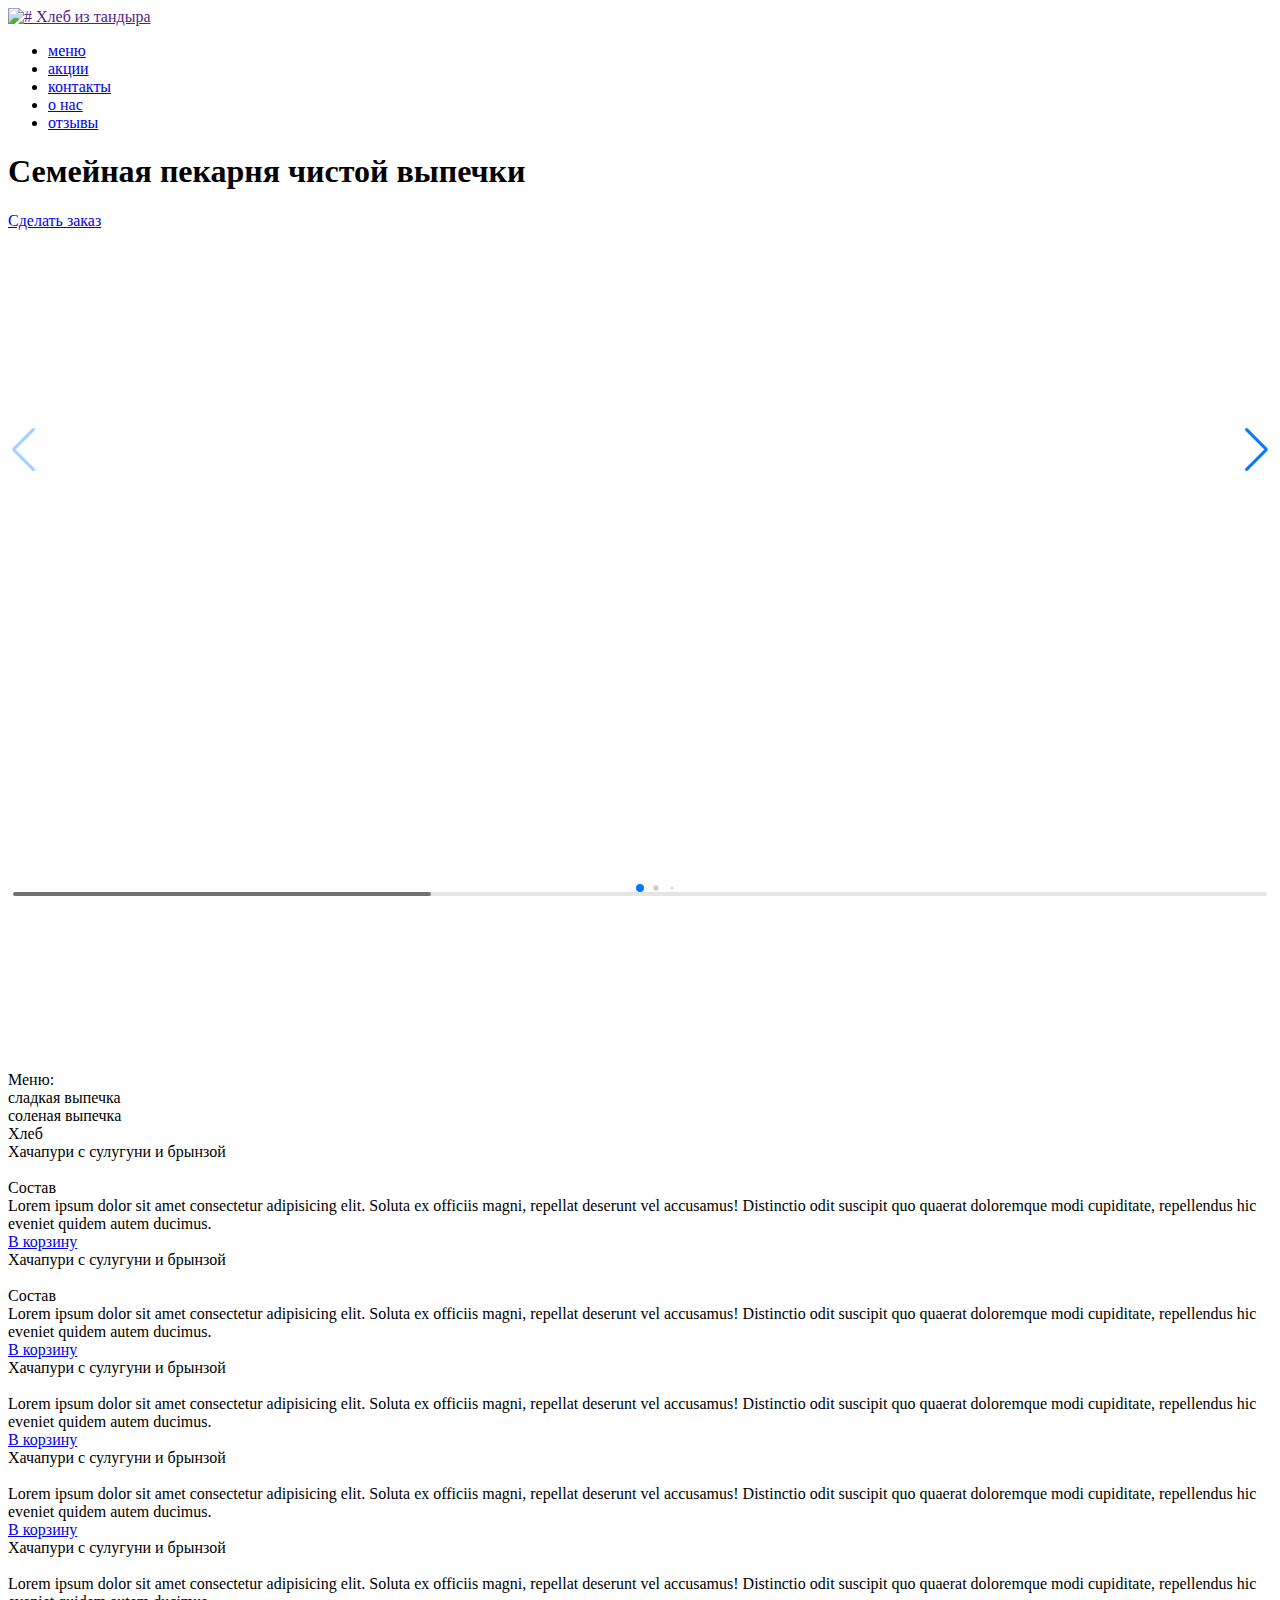
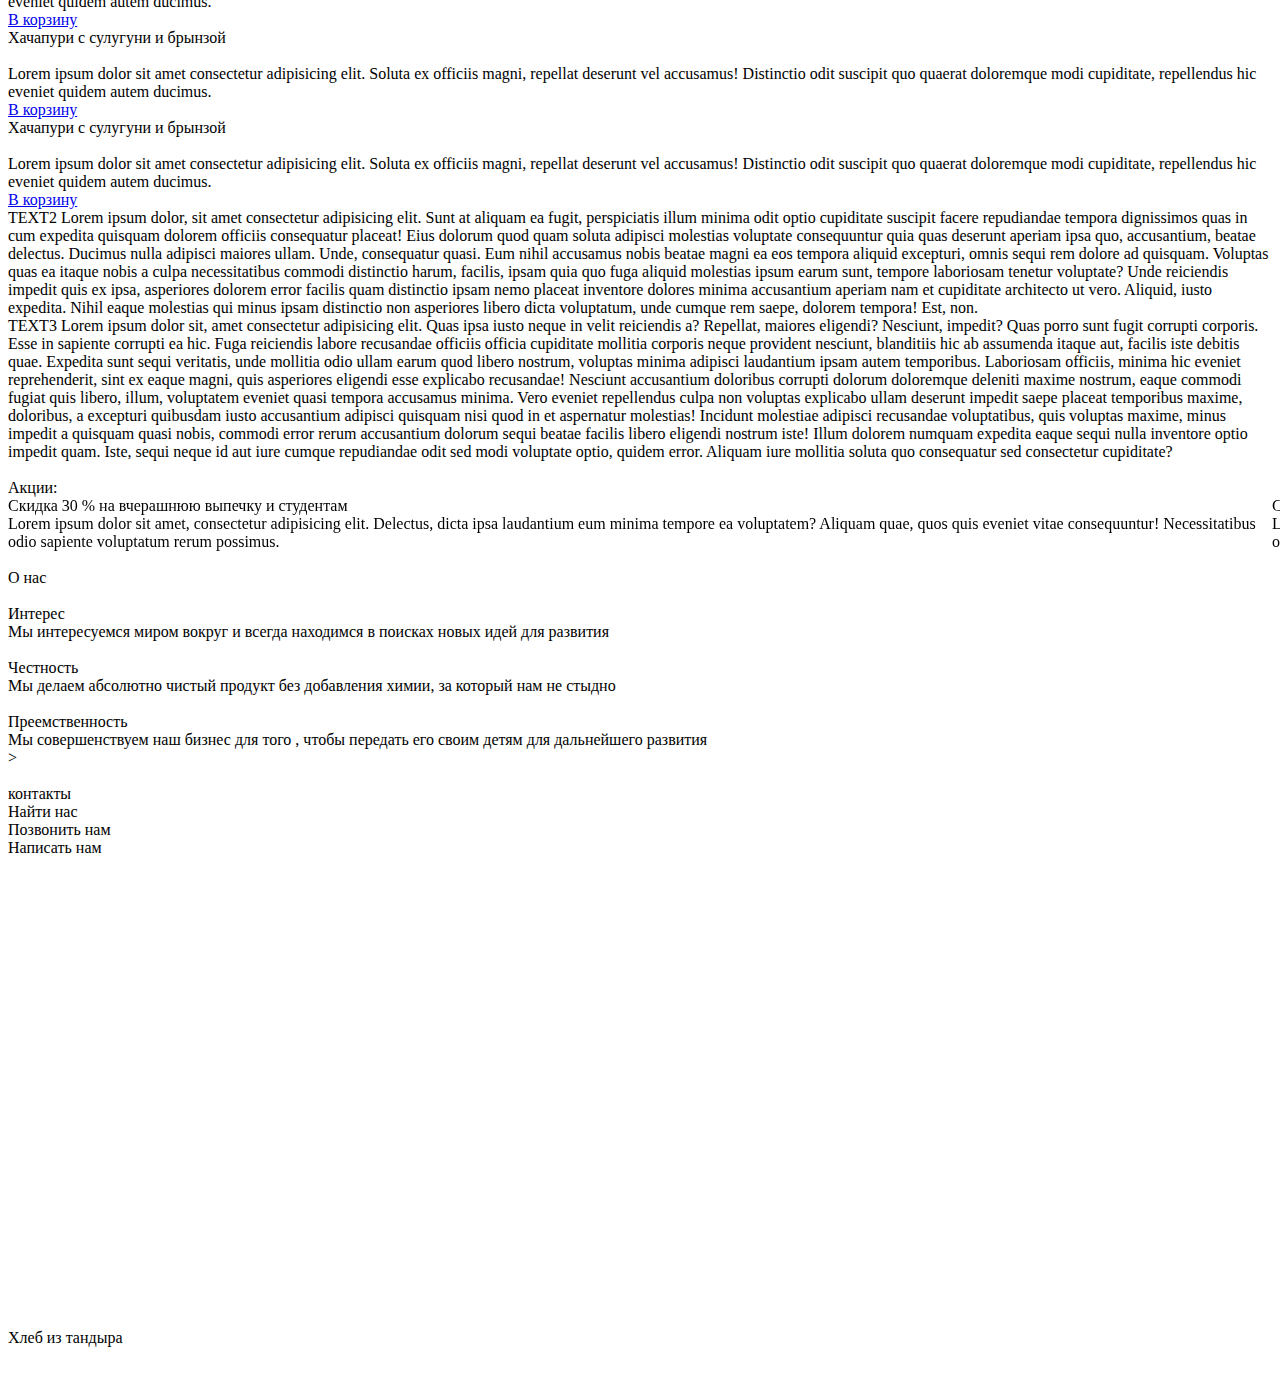
==== index.html @ ea7d7e40 "main" ====
<!DOCTYPE html>
<html lang="ru">

<head>
	<title>Главная</title>
	<meta http-equiv="Content-type" content="text/html;charset=UTF-8" />
	<meta name="format-detection" content="telephone=no">
	<meta http-equiv="X-UA-Compatible" content="IE=edge">
	<link rel="stylesheet" href="https://unpkg.com/swiper/swiper-bundle.min.css">
	<link rel="stylesheet" href="css/iconfont.css">
	<link rel="stylesheet" href="css/style.css">
	<link rel="stylesheet" href="css/custom.css">
	<link rel="shortcut icon" href="favicon.ico">
	<!-- <meta name="robots" content="noindex, nofollow" /> -->
	<!-- <meta name="viewport" content="width=device-width, initial-scale=1.0" /> -->
	<meta name="viewport" content="width=device-width, initial-scale=1.0, maximum-scale=1.0, user-scalable=0" />
</head>

<body>

	<div class="wrapper">
<header>

	<div class="container">
		<class class="header">
			<div class="header-left">
				<a href="" class="header-left-logo">
					<span class="header-left-logo__img"><img src="img/section-main/header/logo/logo.png" alt="#"></span>
					<span class="header-left-logo__text">Хлеб из тандыра</span>
				</a>
			</div>
			<div class="header-right">
				<nav class="header-right-menu">
					<ul class="header-right-menu__list">

						<li><a href="#menu" class="header-right-menu__link">меню</a></li>
						<li><a href="#" class="header-right-menu__link">акции</a></li>
						<li><a href="#" class="header-right-menu__link active">контакты</a></li>
						<li><a href="#" class="header-right-menu__link">о нас</a></li>
						<li><a href="#" class="header-right-menu__link">отзывы</a></li>

					</ul>
				</nav>
			</div>
		</class>
	</div>
	<div class="header-menu__icon">
		<span></span>
		<span></span>
		<span></span>
	</div>
	<div class="header-menu"></div>


</header>
		<div class="mainblock">
			<div class="mainblock__content">
				<div class="container">
					<div class="mainblock__title">

						<span>
							<h1>
								Семейная пекарня чистой
								выпечки
							</h1>
						</span>


					</div>
					<div class="mainblock__footer">
						<a href="#" class="mainblock__btn btn">Сделать заказ</a>
						<a href="#" class="mainblock__arrows"><img src="/img/section-main/icons/Фигура 12.png" alt="">
						</a>
					</div>
				</div>
			</div>
			<div class="mainblock__image ibg"><img src="/img/section-main/bg.jpg" alt=""></div>
		</div>
		<section id="menu" class="menu">
			<div  class="menublock">
				<div class="container">
					<div class="menublock__top">
						<div class="menublock__logo logo"><img src="/img/section-menu/logo.png" alt=""></div>
						<div class="menublock__title title">
							Меню:
						</div>
					</div>
					<div class="menublock__content">
						<div class="menublock__tabs tabs">
							<nav class="menublock__nav">
								<div class="menublock__navitem tab__navitem active"><a>сладкая выпечка</a></div>
								<div class="menublock__navitem tab__navitem"><a>соленая выпечка</a></div>
								<div class="menublock__navitem tab__navitem"><a>Хлеб</a>
								</div>
							</nav>
							<div class="menublock__items">
								<div class="menublock__item tab__item active ">
									<div class="menublock__row one">
										<div class="menublock__column ">
											<div class="column-item">
												<div class="column-item__title">
													Хачапури с сулугуни и брынзой
												</div>
												<div class="column-item__image">
													<img src="/img/section-menu/slider/01.jpg" alt="">
												</div>

												<div class="column-item__spoller ">
													<div class="spoller__title">Состав</div>
													<div class="spoller__text">Lorem ipsum dolor sit amet consectetur adipisicing elit. Soluta
														ex officiis magni, repellat deserunt vel accusamus! Distinctio odit suscipit quo quaerat
														doloremque modi cupiditate, repellendus hic eveniet quidem autem ducimus.
													</div>

												</div>
												<div class="column-item__button ">
													<a href="#" class="row-menublock__link">В корзину</a>
												</div>
											</div>
										</div>
										<div class="menublock__column ">
											<div class="column-item">
												<div class="column-item__title">
													Хачапури с сулугуни и брынзой
												</div>
												<div class="column-item__image">
													<img src="/img/section-menu/slider/01.jpg" alt="">
												</div>
												<div class="column-item__spoller ">
													<div class="spoller__title">Состав</div>
													<div class="spoller__text">Lorem ipsum dolor sit amet consectetur adipisicing elit. Soluta
														ex officiis magni, repellat deserunt vel accusamus! Distinctio odit suscipit quo quaerat
														doloremque modi cupiditate, repellendus hic eveniet quidem autem ducimus.
													</div>

												</div>
												<div class="column-item__button ">
													<a href="#" class="row-menublock__link">В корзину</a>
												</div>
											</div>
										</div>
										<div class="menublock__column ">
											<div class="column-item">
												<div class="column-item__title">
													Хачапури с сулугуни и брынзой
												</div>
												<div class="column-item__image">
													<img src="/img/section-menu/slider/01.jpg" alt="">
												</div>
												<div class="column-item__text">Lorem ipsum dolor sit amet consectetur adipisicing elit. Soluta
													ex officiis magni, repellat deserunt vel accusamus! Distinctio odit suscipit quo quaerat
													doloremque modi cupiditate, repellendus hic eveniet quidem autem ducimus.
												</div>
												<div class="column-item__spoler">

												</div>
												<div class="column-item__button ">
													<a href="#" class="row-menublock__link">В корзину</a>
												</div>
											</div>
										</div>
										<div class="menublock__column ">
											<div class="column-item">
												<div class="column-item__title">
													Хачапури с сулугуни и брынзой
												</div>
												<div class="column-item__image">
													<img src="/img/section-menu/slider/01.jpg" alt="">
												</div>
												<div class="column-item__text">Lorem ipsum dolor sit amet consectetur adipisicing elit. Soluta
													ex officiis magni, repellat deserunt vel accusamus! Distinctio odit suscipit quo quaerat
													doloremque modi cupiditate, repellendus hic eveniet quidem autem ducimus.
												</div>
												<div class="column-item__spoler">

												</div>
												<div class="column-item__button ">
													<a href="#" class="row-menublock__link">В корзину</a>
												</div>
											</div>
										</div>
										<div class="menublock__column ">
											<div class="column-item">
												<div class="column-item__title">
													Хачапури с сулугуни и брынзой
												</div>
												<div class="column-item__image">
													<img src="/img/section-menu/slider/01.jpg" alt="">
												</div>
												<div class="column-item__text">Lorem ipsum dolor sit amet consectetur adipisicing elit. Soluta
													ex officiis magni, repellat deserunt vel accusamus! Distinctio odit suscipit quo quaerat
													doloremque modi cupiditate, repellendus hic eveniet quidem autem ducimus.
												</div>
												<div class="column-item__spoler">

												</div>
												<div class="column-item__button ">
													<a href="#" class="row-menublock__link">В корзину</a>
												</div>
											</div>
										</div>
										<div class="menublock__column ">
											<div class="column-item">
												<div class="column-item__title">
													Хачапури с сулугуни и брынзой
												</div>
												<div class="column-item__image">
													<img src="/img/section-menu/slider/01.jpg" alt="">
												</div>
												<div class="column-item__text">Lorem ipsum dolor sit amet consectetur adipisicing elit. Soluta
													ex officiis magni, repellat deserunt vel accusamus! Distinctio odit suscipit quo quaerat
													doloremque modi cupiditate, repellendus hic eveniet quidem autem ducimus.
												</div>
												<div class="column-item__spoler">

												</div>
												<div class="column-item__button ">
													<a href="#" class="row-menublock__link">В корзину</a>
												</div>
											</div>
										</div>
										<div class="menublock__column ">
											<div class="column-item">
												<div class="column-item__title">
													Хачапури с сулугуни и брынзой
												</div>
												<div class="column-item__image">
													<img src="/img/section-menu/slider/01.jpg" alt="">
												</div>
												<div class="column-item__text">Lorem ipsum dolor sit amet consectetur adipisicing elit. Soluta
													ex officiis magni, repellat deserunt vel accusamus! Distinctio odit suscipit quo quaerat
													doloremque modi cupiditate, repellendus hic eveniet quidem autem ducimus.
												</div>
												<div class="column-item__spoler">

												</div>
												<div class="column-item__button ">
													<a href="#" class="row-menublock__link">В корзину</a>
												</div>
											</div>
										</div>

									</div>
								</div>
							
							<div class="menublock__item tab__item ">TEXT2 Lorem ipsum dolor, sit amet consectetur adipisicing
								elit.
								Sunt at
								aliquam ea fugit, perspiciatis illum minima odit optio cupiditate suscipit facere repudiandae tempora
								dignissimos quas in cum expedita quisquam dolorem officiis consequatur placeat! Eius dolorum quod quam
								soluta adipisci molestias voluptate consequuntur quia quas deserunt aperiam ipsa quo, accusantium,
								beatae delectus. Ducimus nulla adipisci maiores ullam. Unde, consequatur quasi. Eum nihil accusamus
								nobis beatae magni ea eos tempora aliquid excepturi, omnis sequi rem dolore ad quisquam. Voluptas quas
								ea itaque nobis a culpa necessitatibus commodi distinctio harum, facilis, ipsam quia quo fuga aliquid
								molestias ipsum earum sunt, tempore laboriosam tenetur voluptate? Unde reiciendis impedit quis ex
								ipsa,
								asperiores dolorem error facilis quam distinctio ipsam nemo placeat inventore dolores minima
								accusantium
								aperiam nam et cupiditate architecto ut vero. Aliquid, iusto expedita. Nihil eaque molestias qui minus
								ipsam distinctio non asperiores libero dicta voluptatum, unde cumque rem saepe, dolorem tempora! Est,
								non.
							</div>
							<div class="menublock__item tab__item">TEXT3 Lorem ipsum dolor sit, amet consectetur adipisicing elit.
								Quas ipsa
								iusto neque in velit reiciendis a? Repellat, maiores eligendi? Nesciunt, impedit? Quas porro sunt
								fugit
								corrupti corporis. Esse in sapiente corrupti ea hic. Fuga reiciendis labore recusandae officiis
								officia
								cupiditate mollitia corporis neque provident nesciunt, blanditiis hic ab assumenda itaque aut, facilis
								iste debitis quae. Expedita sunt sequi veritatis, unde mollitia odio ullam earum quod libero nostrum,
								voluptas minima adipisci laudantium ipsam autem temporibus. Laboriosam officiis, minima hic eveniet
								reprehenderit, sint ex eaque magni, quis asperiores eligendi esse explicabo recusandae! Nesciunt
								accusantium doloribus corrupti dolorum doloremque deleniti maxime nostrum, eaque commodi fugiat quis
								libero, illum, voluptatem eveniet quasi tempora accusamus minima. Vero eveniet repellendus culpa non
								voluptas explicabo ullam deserunt impedit saepe placeat temporibus maxime, doloribus, a excepturi
								quibusdam iusto accusantium adipisci quisquam nisi quod in et aspernatur molestias! Incidunt molestiae
								adipisci recusandae voluptatibus, quis voluptas maxime, minus impedit a quisquam quasi nobis, commodi
								error rerum accusantium dolorum sequi beatae facilis libero eligendi nostrum iste! Illum dolorem
								numquam
								expedita eaque sequi nulla inventore optio impedit quam. Iste, sequi neque id aut iure cumque
								repudiandae odit sed modi voluptate optio, quidem error. Aliquam iure mollitia soluta quo consequatur
								sed consectetur cupiditate?
							</div>
						  </div>
						</div>
					</div>

				</div>
			</div>
		</section>
		<section class="promo">
			<div class="promoblock">

				<div class="promoblock__top">
					<div class="promoblock__logo logo"><img src="/img/section-menu/logo.png" alt=""></div>
					<div class="promoblock__title title">
						Акции:
					</div>
				</div>
				<div class="promoblock__slider swiper-container">
					<div class="parallax-bg" style="background-image:url(../img/section-main/bg.jpg)" data-swiper-parallax="-23%">
					</div>

					<div class="promoblock__row swiper-wrapper">
						<div class="promoblock__column promo-column swiper-slide">
							<div class="promo-column__item">
								<div class="promo-column__title">Скидка 30 % на вчерашнюю выпечку
									и студентам</div>

								<div class="promo-column__text">
									Lorem ipsum dolor sit amet, consectetur adipisicing elit. Delectus, dicta ipsa laudantium eum
									minima
									tempore ea voluptatem? Aliquam quae, quos quis eveniet vitae consequuntur! Necessitatibus odio
									sapiente voluptatum rerum possimus.
								</div>
							</div>
						</div>

						<div class="promoblock__column promo-column swiper-slide">
							<div class="promo-column__item">
								<div class="promo-column__title">Скидка 30 % на вчерашнюю выпечку
									и студентам</div>

								<div class="promo-column__text">
									Lorem ipsum dolor sit amet, consectetur adipisicing elit. Delectus, dicta ipsa laudantium eum
									minima
									tempore ea voluptatem? Aliquam quae, quos quis eveniet vitae consequuntur! Necessitatibus odio
									sapiente voluptatum rerum possimus.
								</div>
							</div>
						</div>
						<div class="promoblock__column promo-column swiper-slide">
							<div class="promo-column__item">
								<div class="promo-column__title">Скидка 20 % на выпечку последний час работы
								</div>

								<div class="promo-column__text">
									Lorem ipsum dolor sit amet, consectetur adipisicing elit. Delectus, dicta ipsa laudantium eum
									minima
									tempore ea voluptatem? Aliquam quae, quos quis eveniet vitae consequuntur! Necessitatibus odio
									sapiente voluptatum rerum possimus. Lorem ipsum dolor sit amet consectetur, adipisicing elit.
									Accusantium iusto dolore cumque, sed facilis, possimus impedit doloremque quia nihil voluptate est
									quam, corporis laboriosam eaque aliquam distinctio voluptatem animi. Vel!
								</div>
							</div>
						</div>
					</div>

					<div class="swiper-pagination"></div>

					<!-- If we need navigation buttons -->
					<div class="swiper-button-prev"></div>
					<div class="swiper-button-next"></div>

					<!-- If we need scrollbar -->
					<div class="swiper-scrollbar"></div>
				</div>

				<!-- <div class="wrapper-slider slider">
						<div class="item1">
							<img src="/img/section-menu/slider/01.jpg" alt="">
						</div>
						<div class="item2">
							<img src="/img/section-menu/slider/02.jpg" alt="">
						</div>
						<div class="item3">
							<img src="/img/section-menu/slider/03.jpg" alt="">
						</div>
					</div>-->
			</div>
		</section>
		<section class="about">
			<div class="container">
				<div class="about-block">
					<div class="about-block__top">
						<div class="about-block__logo logo"><img src="/img/section-menu/logo.png" alt=""></div>
						<div class="about-block__title title">О нас</div>
					</div>
					<div class="about-block__row about-row">
						<div class="about-row__column">
							<div class="about-row__item">
								<div class="about-row__img"><img src="/img/section-about/1.png" alt=""></div>
								<div class="about-row__title">Интерес</div>

								<div class="about-row__text">Мы интересуемся миром вокруг
									и всегда находимся в поисках новых идей для развития </div>
							</div>
						</div>
						<div class="about-row__column">
							<div class="about-row__item">
								<div class="about-row__img"><img src="/img/section-about/2.png" alt=""></div>
								<div class="about-row__title">Честность</div>

								<div class="about-row__text">Мы делаем абсолютно чистый
									продукт без добавления химии,
									за который нам не стыдно</div>
							</div>
						</div>
						<div class="about-row__column">
							<div class="about-row__item">
								<div class="about-row__img"><img src="/img/section-about/3.png" alt=""></div>
								<div class="about-row__title">Преемственность</div>

								<div class="about-row__text">Мы совершенствуем наш бизнес для того , чтобы передать его своим
									детям
									для дальнейшего развития</div>
							</div>
						</div>
					</div>


				</div>>
		</section>
		<section class="contact">
			<div class="container">
				<div class="contact-block section-block">
					<div class="contact-block__top">
						<div class="contact-block__logo logo"><img src="/img/section-menu/logo.png" alt=""></div>
						<div class="contact-block__title title">контакты</div>
					</div>
					<div class="contact-block__row">
						<div class="contact-block__column">
							<div class="contact-block__item contact-item">
								<div class="contact-item__icon icon-map "></div>
								<div class="contact-item__title ">Найти нас</div>

							</div>
						</div>
						<div class="contact-block__column">
							<div class="contact-block__item contact-item">
								<div class="contact-item__icon icon-phone"></div>
								<div class="contact-item__title  ">Позвонить нам</div>
							</div>
						</div>
						<div class="contact-block__column">
							<div class="contact-block__item contact-item">
								<div class="contact-item__icon icon-mail"></div>
								<div class="contact-item__title ">Написать нам</div>
							</div>
						</div>
					</div>
					<div class="about-block__map">
						<iframe
							src="https://www.google.com/maps/embed?pb=!1m18!1m12!1m3!1d2818.0956178179026!2d38.91668601541589!3d45.06357137909834!2m3!1f0!2f0!3f0!3m2!1i1024!2i768!4f13.1!3m3!1m2!1s0x40f048b3a8c8a229%3A0xbef1861bf4b17393!2z0YPQuy4g0JrRgNCw0YHQvdGL0YUg0J_QsNGA0YLQuNC30LDQvSwgMTE1INC60L7RgNC_0YPRgSAxLCDQmtGA0LDRgdC90L7QtNCw0YAsINCa0YDQsNGB0L3QvtC00LDRgNGB0LrQuNC5INC60YDQsNC5LCAzNTAwMTI!5e0!3m2!1sru!2sru!4v1610483936142!5m2!1sru!2sru"
							width="100%" height="450" frameborder="0" style="border:0;" allowfullscreen="" aria-hidden="false"
							tabindex="0"></iframe>
					</div>

				</div>
			</div>
		</section>
	</div>







<footer>
	<div class='container'>
		<div class="footer-body">
			<div class="footer-content">
				<div class="footer-content__logo"><img src="/img/section-main/header/logo/logo.png" alt=""></div>
				<div class="footer-content__text">Хлеб из тандыра</div>
				<div class="footer-content__social footer-icons">
					<div class="footer-icons__image"><img src="/img/" alt=""></div>
					<div class="footer-icons__link"></div>
				</div>
			</div>
			<div class="footer-menu">

			</div>
			<div class="footer-contact">

			</div>
		</div>


	</div>

</footer>

<script src="https://code.jquery.com/jquery-3.5.1.min.js"></script>
<!-- <script src="https://code.jquery.com/jquery-migrate-3.0.1.min.js"></script> -->
<script src="https://unpkg.com/swiper/swiper-bundle.min.js"></script>
<script src="js/vendors.js"></script>
<script src="js/main.js"></script>
<script src="js/custom.js"></script></body>

</html>
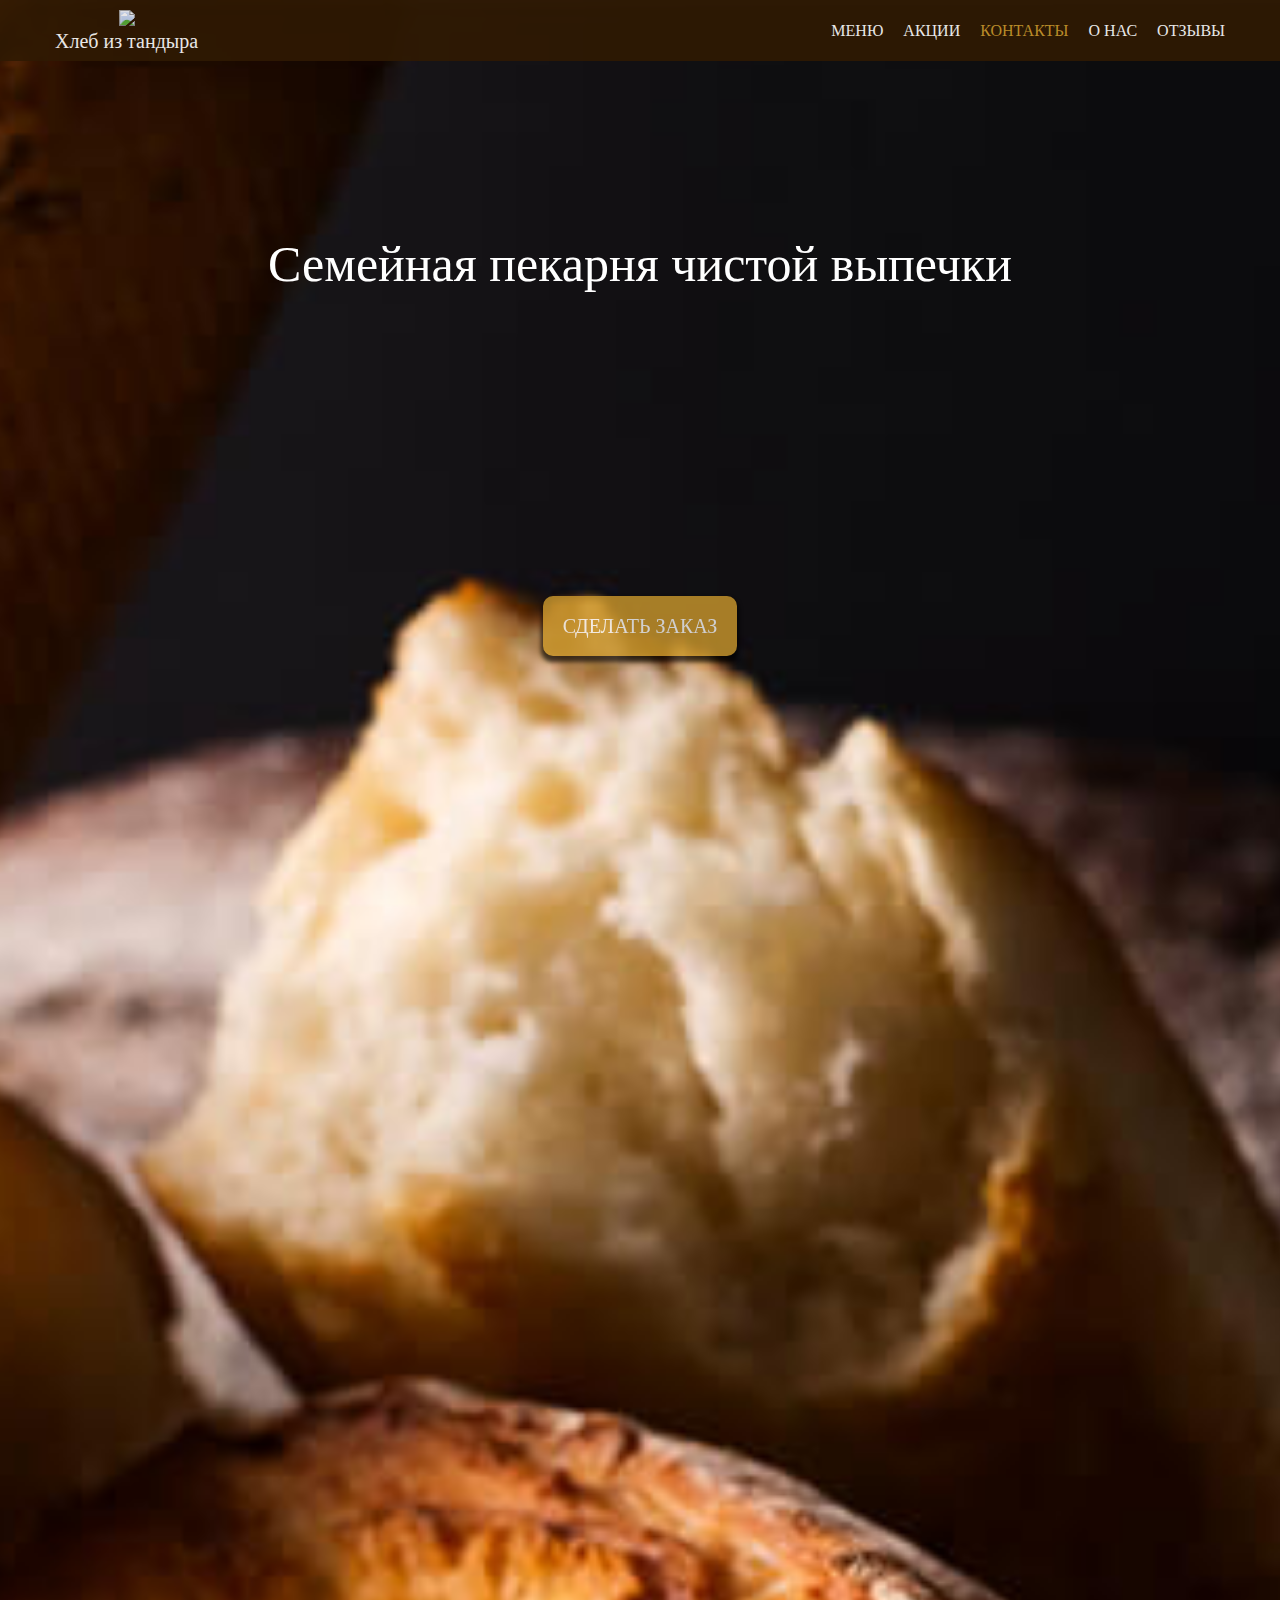
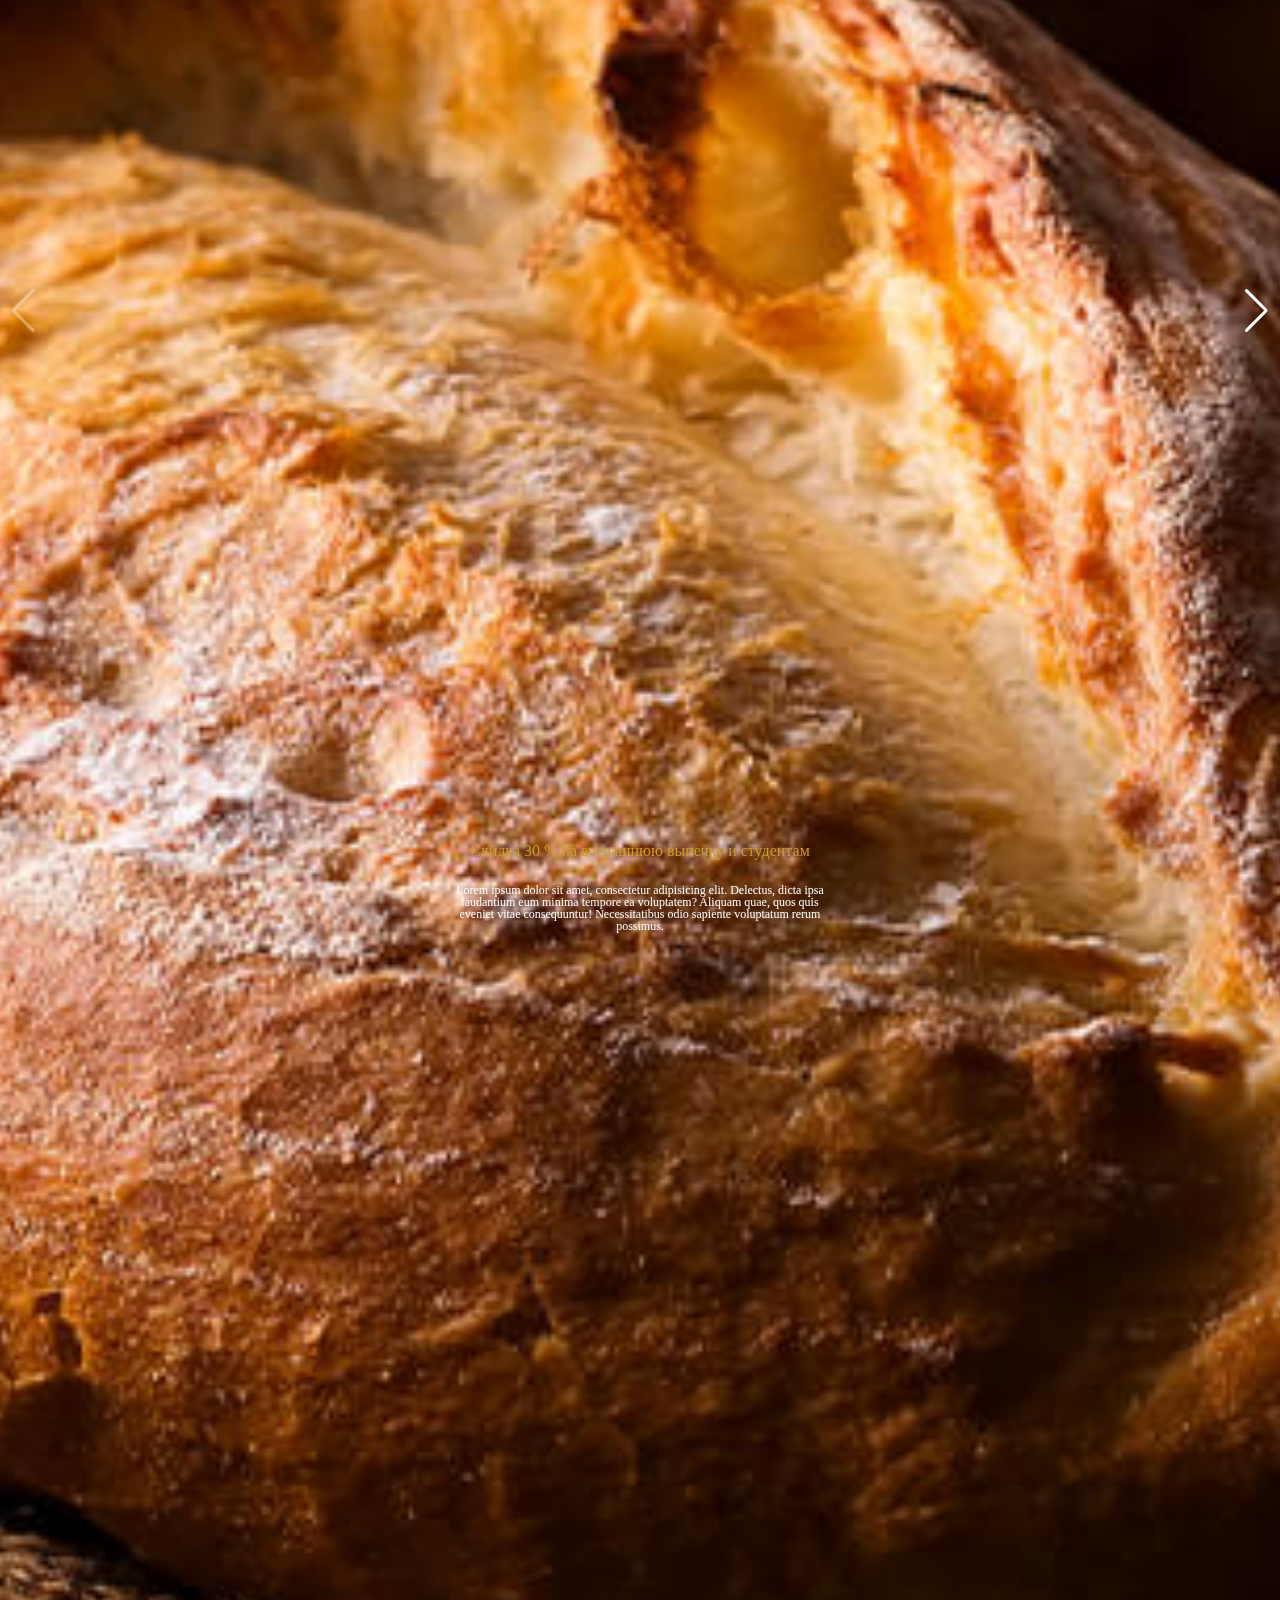
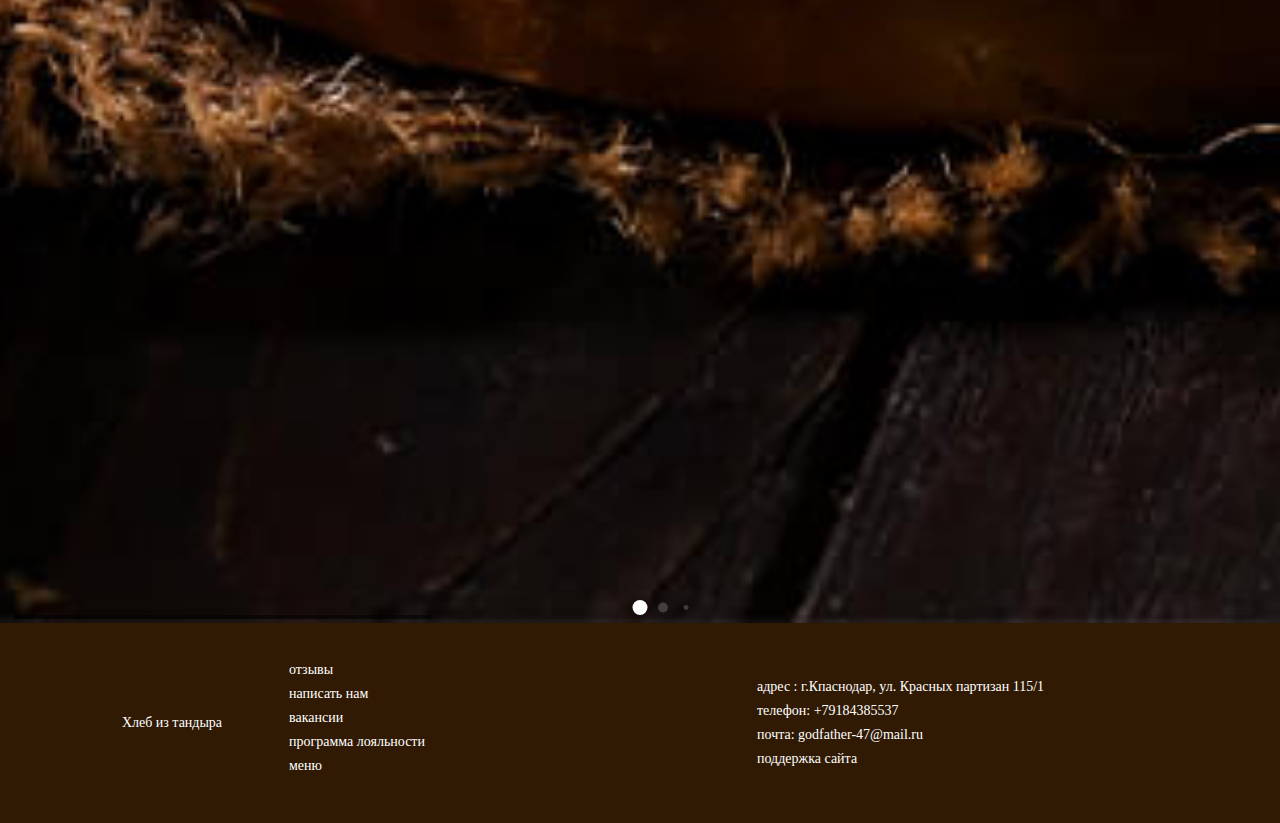
==== commit f869aefd: "main" ====
--- a/index.html
+++ b/index.html
@@ -464,15 +464,36 @@
 				<div class="footer-content__logo"><img src="/img/section-main/header/logo/logo.png" alt=""></div>
 				<div class="footer-content__text">Хлеб из тандыра</div>
 				<div class="footer-content__social footer-icons">
-					<div class="footer-icons__image"><img src="/img/" alt=""></div>
-					<div class="footer-icons__link"></div>
+					<a href="#" class="footer-icons__link"><img src="/img/footer-icons/facebook.png" alt=""></a>
+					<a href="#" class="footer-icons__link"><img src="/img/footer-icons/instagram.png" alt=""></a>
 				</div>
 			</div>
 			<div class="footer-menu">
+				<ul>
+					<li>
+						<a href="#">отзывы</a>
+					</li>
+					<li>
+						<a href="#">написать нам</a>
+					</li>
+					<li>
+						<a href="#">вакансии</a>
+					</li>
+					<li>
+						<a href="#">программа лояльности</a>
+					</li>
+					<li>
+						<a href="#">меню</a>
+					</li>
+
+				</ul>
 
 			</div>
 			<div class="footer-contact">
-
+				<div class="footer-contact__address"><a href="#">адрес : г.Кпаснодар, ул. Красных партизан 115/1</a></div>
+				<div class="footer-contact__phone"><a href="#">телефон: +79184385537</a></div>
+				<div class="footer-contact__mail"><a href="#">почта: godfather-47@mail.ru</a></div>
+				<div class="footer-contact__support"><a href="#">поддержка сайта</a></div>
 			</div>
 		</div>
 
--- a/css/style.css
+++ b/css/style.css
@@ -0,0 +1,1671 @@
+@charset "UTF-8";
+@font-face {
+  font-family: "tangak";
+  src: url("../fonts/tangak.eot");
+  src: local("☺"), url("../fonts/tangak.woff") format("woff"), url("../fonts/tangak.ttf") format("truetype"), url("../fonts/tangak.svg") format("svg");
+  font-weight: normal;
+  font-style: normal;
+}
+@font-face {
+  font-family: "neucha";
+  src: url("../fonts/neucha.eot");
+  src: local("☺"), url("../fonts/neucha.woff") format("woff"), url("../fonts/neucha.ttf") format("truetype"), url("../fonts/neucha.svg") format("svg");
+  font-weight: normal;
+  font-style: normal;
+}
+* {
+  padding: 0px;
+  margin: 0px;
+  border: 0px;
+}
+
+*,
+*:before,
+*:after {
+  -webkit-box-sizing: border-box;
+  box-sizing: border-box;
+}
+
+:focus,
+:active {
+  outline: none;
+}
+
+a:focus,
+a:active {
+  outline: none;
+}
+
+aside,
+nav,
+footer,
+header,
+section {
+  display: block;
+}
+
+html,
+body {
+  height: 100%;
+}
+
+body {
+  line-height: 1;
+  -ms-text-size-adjust: 100%;
+  -moz-text-size-adjust: 100%;
+  -webkit-text-size-adjust: 100%;
+}
+
+input::-ms-clear {
+  display: none;
+}
+
+button,
+a {
+  cursor: pointer;
+}
+
+button::-moz-focus-inner {
+  padding: 0;
+  border: 0;
+}
+
+a,
+a:visited {
+  text-decoration: none;
+}
+
+a:hover {
+  text-decoration: none;
+}
+
+ul li {
+  list-style: none;
+}
+
+img {
+  vertical-align: top;
+}
+
+h1,
+h2,
+h3,
+h4,
+h5,
+h6 {
+  font-weight: inherit;
+  font-size: inherit;
+}
+
+body {
+  color: #000;
+  font-size: 14px;
+  font-family: "neucha";
+}
+body.lock {
+  overflow: hidden;
+}
+
+.wrapper {
+  width: 100%;
+  min-height: 100%;
+  overflow: hidden;
+  position: relative;
+  display: -webkit-box;
+  display: -ms-flexbox;
+  display: flex;
+  font-size: 0;
+  -webkit-box-orient: vertical;
+  -webkit-box-direction: normal;
+      -ms-flex-direction: column;
+          flex-direction: column;
+}
+.container {
+  max-width: 1170px;
+  margin: 0 auto;
+  width: 100%;
+}
+@media (max-width: 1182px) {
+  .container {
+    max-width: 970px;
+  }
+}
+@media (max-width: 980.98px) {
+  .container {
+    max-width: 630px;
+  }
+}
+@media (max-width: 650.98px) {
+  .container {
+    max-width: none;
+    padding: 0 10px;
+  }
+}
+
+.form-row {
+  display: -webkit-box;
+  display: -ms-flexbox;
+  display: flex;
+  font-size: 0;
+  margin: 0px -15px;
+}
+
+.form__column {
+  padding: 0px 15px;
+}
+
+.btn {
+  display: inline-block;
+  height: 60px;
+  background-color: #cd9a2d;
+  opacity: 0.8;
+  padding: 0 20px;
+  text-transform: uppercase;
+  font-size: 20px;
+  line-height: 60px;
+  font-family: "neucha";
+  color: white;
+  text-align: center;
+  border-radius: 10px;
+  -webkit-box-shadow: 0px 4px 4.5px 1.5px rgba(0, 0, 0, 0.8);
+          box-shadow: 0px 4px 4.5px 1.5px rgba(0, 0, 0, 0.8);
+}
+.btn:hover {
+  -webkit-transition: all 0.8s ease 0s;
+  -o-transition: all 0.8s ease 0s;
+  transition: all 0.8s ease 0s;
+  background-color: #f39a2d;
+}
+.btn:active {
+  -webkit-box-shadow: none;
+          box-shadow: none;
+  -webkit-transition: all 0.8s ease 0s;
+  -o-transition: all 0.8s ease 0s;
+  transition: all 0.8s ease 0s;
+}
+.btn.fw {
+  width: 100%;
+}
+
+.select-block {
+  position: relative;
+}
+
+.select__label {
+  z-index: 2;
+  position: absolute;
+  top: -8px;
+  background-color: #f7f7f7;
+  padding: 0 5px;
+  color: #979797;
+  font-weight: 600;
+  font-size: 13px;
+  line-height: 16px;
+  left: 20px;
+}
+
+.select {
+  position: relative;
+  cursor: pointer;
+}
+.select .select-title {
+  z-index: 1;
+  width: 100%;
+  height: 55px;
+  border: 1px solid #dedede;
+  position: relative;
+  background-color: #fff;
+}
+.select .select-title__arrow {
+  position: absolute;
+  top: 0;
+  right: 0px;
+  width: 45px;
+  height: 100%;
+  background: url("../img/icons/select-arrow.svg") center no-repeat;
+}
+.select .select-title__value {
+  color: #000;
+  font-weight: 700;
+  font-size: 18px;
+  line-height: 53px;
+  display: block;
+  overflow: hidden;
+  padding: 0 45px 0 25px;
+  white-space: nowrap;
+  text-transform: none;
+  -o-text-overflow: ellipsis;
+     text-overflow: ellipsis;
+}
+.select .select-options {
+  position: absolute;
+  z-index: 10;
+  top: 54px;
+  display: none;
+  overflow: hidden;
+  min-width: 100%;
+  background-color: #fff;
+  border: 1px solid #dedede;
+  padding: 10px 20px 10px 25px;
+}
+.select .select-options-scroll {
+  max-height: 80px;
+  overflow: auto;
+}
+.select .select-options-list {
+  padding: 0px 0px 0px 0px;
+}
+.select .select-options__value {
+  color: #000;
+  font-size: 20px;
+  margin: 0px 0px 15px 0px;
+}
+.select .select-options__value:last-child {
+  margin: 0px 0px 0px 0px;
+}
+.select .select-options__value:hover {
+  color: #000;
+}
+
+input[type=text], input[type=email], input[type=tel], textarea {
+  -webkit-appearance: none;
+  -moz-appearance: none;
+  appearance: none;
+}
+
+.input {
+  border-radius: 0 !important;
+  width: 100%;
+  display: block;
+  padding: 0px 20px;
+}
+textarea.input {
+  resize: none;
+  padding: 0px 0px;
+}
+
+.check {
+  position: relative;
+  padding-left: 25px;
+  color: #5f5f5f;
+  line-height: 18px;
+  cursor: pointer;
+}
+.check input {
+  display: none;
+}
+.check:before {
+  content: "";
+  left: 0;
+  top: 0;
+  width: 18px;
+  height: 18px;
+  border: 1px solid #a3a3a3;
+  position: absolute;
+}
+.check.active:before {
+  background: url("../img/icons/check.png") center no-repeat;
+}
+
+.option {
+  position: relative;
+  cursor: pointer;
+  padding-left: 25px;
+  line-height: 16px;
+  margin-bottom: 10px;
+  font-size: 15px;
+  font-weight: 300;
+}
+.option:last-child {
+  margin-bottom: 0px;
+}
+.option input {
+  display: none;
+}
+.option:before {
+  position: absolute;
+  left: 0;
+  top: 0;
+  width: 16px;
+  height: 16px;
+  content: "";
+  border: 1px solid #7f7f7f;
+  border-radius: 50%;
+}
+.option.active:before {
+  background: url("../img/icons/option.png") center no-repeat;
+}
+
+.rating-block {
+  display: table;
+  font-size: 0;
+}
+
+.rating {
+  display: inline-block;
+  position: relative;
+  vertical-align: middle;
+}
+.rating.edit .star {
+  cursor: pointer;
+}
+.rating .star {
+  width: 17px;
+  height: 14px;
+  display: inline-block;
+  position: relative;
+  z-index: 3;
+}
+
+.rating__line {
+  position: absolute;
+  width: 85px;
+  height: 14px;
+  top: 0;
+  left: 0;
+  background: url("../img/icons/bg_rating.svg") 0 0 no-repeat;
+  z-index: 1;
+  background-size: 85px 100%;
+}
+
+.rating__activeline {
+  position: absolute;
+  width: 0px;
+  height: 14px;
+  top: 0;
+  left: 0;
+  background: url("../img/icons/bg_rating_active.svg") 0 0 no-repeat;
+  z-index: 2;
+  background-size: 85px 100%;
+}
+
+.rating__value {
+  display: inline-block;
+  color: #1b3139;
+  font-size: 14px;
+  line-height: 13px;
+  vertical-align: middle;
+}
+
+.quantity {
+  position: relative;
+  width: 73px;
+  height: 47px;
+  border: 1px solid #cfcfcf;
+  background-color: #ffffff;
+}
+
+.quantity__input {
+  height: 45px;
+  width: 50px;
+  text-align: center;
+  color: #101010;
+  font-weight: 300;
+}
+
+.quantity__btn {
+  position: absolute;
+  top: 11px;
+  right: 15px;
+  cursor: pointer;
+}
+.quantity__btn:before {
+  font-size: 25px;
+  display: inline-block;
+  line-height: 10px;
+  color: #a9a9a9;
+}
+.quantity__btn:hover:before {
+  color: #da0005;
+}
+.quantity__btn.dwn {
+  top: 25px;
+}
+
+.category-params-item-price-table {
+  margin-bottom: 25px;
+}
+.category-params-item-price-table .cell:first-child {
+  padding-right: 15px;
+  position: relative;
+}
+.category-params-item-price-table .cell:first-child:after {
+  content: "-";
+  position: absolute;
+  right: -4px;
+  top: 8px;
+  font-size: 20px;
+}
+.category-params-item-price-table .cell:last-child {
+  padding-left: 15px;
+}
+.category-params-item-price-table .cell input {
+  height: 37px;
+  border: 2px solid #393939;
+  background-color: #ffffff;
+  text-align: center;
+  font-size: 12px;
+  color: #393939;
+  font-weight: 500;
+  width: 100%;
+}
+
+.category-params-item-price-range {
+  margin: 0 12px 40px 12px;
+  background-color: #c9cecf;
+  height: 2px;
+  position: relative;
+}
+.category-params-item-price-range .ui-slider-range {
+  background-color: #000;
+  height: 2px;
+  position: relative;
+}
+.category-params-item-price-range .ui-slider-handle {
+  width: 23px;
+  height: 28px;
+  border: 3px solid #fbfbfb;
+  background-color: #ea5922;
+  display: block;
+  position: absolute;
+  top: -14px;
+  margin-left: -12px;
+  cursor: pointer;
+}
+.category-params-item-price-range .ui-slider-handle span {
+  position: absolute;
+  bottom: -18px;
+  left: 50%;
+  width: 50px;
+  text-align: center;
+  font-size: 10px;
+  margin-left: -25px;
+  font-weight: 500;
+  color: #94a6aa;
+}
+
+.form__info {
+  position: absolute;
+  width: 60px;
+  height: 60px;
+  right: 0;
+  top: 0;
+  line-height: 60px;
+  text-align: center;
+  color: #888;
+  z-index: 2;
+  font-size: 14px;
+}
+@media (max-width: 650.98px) {
+  .form__info {
+    width: 50px;
+    height: 50px;
+    line-height: 50px;
+  }
+}
+
+.form-range-line {
+  position: relative;
+  height: 5px;
+  border-radius: 0 0 4px 4px;
+  background-color: #e0e0e0;
+  margin: -2px 0px 0px 0px;
+}
+.form-range-line .ui-slider-range {
+  background-color: #093454;
+  height: 5px;
+  position: absolute;
+  top: 0;
+  left: 0;
+  border-radius: 0 0 4px 4px;
+}
+.form-range-line .ui-slider-handle {
+  background: url("../img/icons/range.svg") 0 0 no-repeat;
+  width: 28px;
+  height: 28px;
+  position: absolute;
+  margin: -9px 0px 0px -14px;
+  top: 0;
+  left: 0;
+  cursor: pointer;
+}
+.form-range-line .ui-state-hover {
+  background: url("../img/icons/range_a.svg") 0 0 no-repeat;
+}
+
+.form-range-values {
+  display: -webkit-box;
+  display: -ms-flexbox;
+  display: flex;
+  font-size: 0;
+  -webkit-box-pack: justify;
+      -ms-flex-pack: justify;
+          justify-content: space-between;
+  padding: 14px 0px 0px 0px;
+}
+
+.form-range-values__item {
+  font-size: 12px;
+  color: #888;
+}
+
+.row:after {
+  display: block;
+  content: "";
+  clear: both;
+}
+
+.rub:after {
+  content: "₽";
+}
+
+.noselect {
+  -webkit-touch-callout: none;
+  -webkit-user-select: none;
+  -moz-user-select: none;
+  -ms-user-select: none;
+  user-select: none;
+}
+
+ol.counter {
+  list-style-type: none;
+  counter-reset: item;
+}
+ol.counter li {
+  position: relative;
+  padding: 0px 0px 0px 45px;
+}
+ol.counter li:before {
+  counter-increment: item;
+  content: counter(item);
+  position: absolute;
+  left: 0;
+  top: 0;
+  color: #818181;
+  font-size: 14px;
+  font-weight: 700;
+  text-align: center;
+  line-height: 26px;
+  border-radius: 50%;
+  width: 28px;
+  height: 28px;
+  border: 1px solid #4274bb;
+}
+
+.ellipsis {
+  display: block;
+  overflow: hidden;
+  width: 100%;
+  white-space: nowrap;
+  -o-text-overflow: ellipsis;
+     text-overflow: ellipsis;
+}
+
+.es {
+  overflow: hidden;
+  white-space: nowrap;
+  -o-text-overflow: ellipsis;
+     text-overflow: ellipsis;
+}
+
+.table {
+  display: table;
+  font-size: 0;
+  width: 100%;
+}
+
+.trow {
+  display: table-row;
+}
+
+.cell {
+  display: table-cell;
+}
+.cell.full {
+  width: 100%;
+}
+
+.ibg {
+  background-position: center;
+  background-size: cover;
+  background-repeat: no-repeat;
+}
+.ibg img {
+  display: none;
+}
+
+.video {
+  position: relative;
+  overflow: hidden;
+  height: 0;
+  padding-bottom: 56.25%;
+}
+.video video, .video iframe, .video object, .video embed {
+  position: absolute;
+  top: 0;
+  left: 0;
+  width: 100%;
+  height: 100%;
+}
+
+.videobg video, .videobg iframe, .videobg object, .videobg embed {
+  position: fixed;
+  top: 50%;
+  left: 50%;
+  min-width: 100%;
+  min-height: 100%;
+  width: auto;
+  height: auto;
+  z-index: -100;
+  -webkit-transform: translateX(-50%) translateY(-50%);
+      -ms-transform: translateX(-50%) translateY(-50%);
+          transform: translateX(-50%) translateY(-50%);
+  background-size: cover;
+}
+
+.moretext {
+  overflow: hidden;
+}
+
+.moretext__more {
+  cursor: pointer;
+}
+.moretext__more i {
+  font-style: normal;
+}
+.moretext__more i:first-child {
+  display: block;
+}
+.moretext__more i:last-child {
+  display: none;
+}
+.moretext__more.active i {
+  font-style: normal;
+}
+.moretext__more.active i:first-child {
+  display: none;
+}
+.moretext__more.active i:last-child {
+  display: block;
+}
+
+.graystyle {
+  -webkit-transition: all 0.8s ease 0s;
+  -o-transition: all 0.8s ease 0s;
+  transition: all 0.8s ease 0s;
+  filter: grayscale(1);
+  -webkit-filter: grayscale(1);
+  -moz-filter: grayscale(1);
+  -o-filter: grayscale(1);
+}
+
+.graystyleoff {
+  filter: grayscale(0);
+  -webkit-filter: grayscale(0);
+  -moz-filter: grayscale(0);
+  -o-filter: grayscale(0);
+}
+
+.slick-slider {
+  position: relative;
+}
+.slick-slider .slick-track, .slick-slider .slick-list {
+  -webkit-transform: translate3d(0, 0, 0);
+  -ms-transform: translate3d(0, 0, 0);
+  transform: translate3d(0, 0, 0);
+}
+.slick-slider .slick-list {
+  position: relative;
+  overflow: hidden;
+  width: 100%;
+}
+.slick-slider .slick-track {
+  position: relative;
+  width: 100%;
+}
+.slick-slider .slick-slide {
+  overflow: hidden;
+  float: left;
+  position: relative;
+}
+.tab__item {
+  -webkit-transform: translate(-150%, 0%);
+      -ms-transform: translate(-150%, 0%);
+          transform: translate(-150%, 0%);
+}
+.tab__item.active {
+  -webkit-transform: translate(0%, 0%);
+      -ms-transform: translate(0%, 0%);
+          transform: translate(0%, 0%);
+  -webkit-transition: all 0.5s ease;
+  -o-transition: all 0.5s ease;
+  transition: all 0.5s ease;
+}
+
+.mirror {
+  -webkit-transform: scale(-1, 1);
+      -ms-transform: scale(-1, 1);
+          transform: scale(-1, 1);
+}
+
+.nicescroll-rails {
+  z-index: 1000 !important;
+}
+
+.gm-style-iw-t {
+  opacity: 0;
+}
+
+.baloon {
+  opacity: 1;
+  right: -7px !important;
+  bottom: 80px !important;
+}
+.baloon button {
+  display: none !important;
+}
+.baloon:after {
+  display: none !important;
+}
+
+.baloon-style {
+  display: none;
+}
+
+.baloon-content.gm-style-iw {
+  opacity: 1;
+  border-radius: 0px !important;
+  max-width: 300px !important;
+  padding: 0 !important;
+  left: 0 !important;
+  width: 100% !important;
+  overflow: visible !important;
+}
+.baloon-content.gm-style-iw > .gm-style-iw-d {
+  overflow: hidden !important;
+  max-width: none !important;
+}
+.baloon-content.gm-style-iw:after {
+  display: none !important;
+}
+
+.baloon-close {
+  top: 18px !important;
+}
+
+header {
+  position: fixed;
+  width: 100%;
+  top: 0;
+  left: 0;
+  z-index: 50;
+  max-height: 160px;
+  background-color: #301a03;
+  opacity: 0.9;
+  padding: 10px 0;
+}
+@media (max-height: 350px) {
+  header {
+    padding: 5px 0;
+  }
+}
+
+.header {
+  display: -webkit-box;
+  display: -ms-flexbox;
+  display: flex;
+  font-size: 0;
+  -webkit-box-pack: justify;
+      -ms-flex-pack: justify;
+          justify-content: space-between;
+  -webkit-box-align: center;
+      -ms-flex-align: center;
+          align-items: center;
+}
+@media (max-width: 650.98px) {
+  .header {
+    -webkit-box-pack: center;
+        -ms-flex-pack: center;
+            justify-content: center;
+  }
+}
+
+.header-left-logo {
+  display: block;
+  text-align: center;
+}
+
+.header-left-logo__img {
+  display: inline-block;
+  margin: 0 0 5px 0;
+}
+.header-left-logo__img img {
+  width: 70px;
+}
+@media (max-width: 650.98px) {
+  .header-left-logo__img img {
+    position: relative;
+    width: 50px;
+    z-index: 5;
+  }
+}
+@media (max-height: 590px) {
+  .header-left-logo__img img {
+    position: relative;
+    width: 40px;
+    z-index: 5;
+  }
+}
+
+.header-left-logo__text {
+  display: block;
+  font-family: "tangak";
+  font-size: 20px;
+  color: #fff;
+}
+@media (max-width: 650.98px) {
+  .header-left-logo__text {
+    font-size: 14px;
+    position: relative;
+    z-index: 5;
+  }
+}
+@media (max-height: 420px) {
+  .header-left-logo__text {
+    font-size: 12px;
+    position: relative;
+    z-index: 5;
+  }
+}
+
+.header-right-menu__list {
+  display: -webkit-box;
+  display: -ms-flexbox;
+  display: flex;
+  font-size: 0;
+}
+.header-right-menu__list li {
+  margin: 0 20px 0 0;
+}
+.header-right-menu__list li:last-child {
+  margin: 0;
+}
+@media (max-width: 650.98px) {
+  .header-right-menu__list {
+    display: block;
+  }
+  .header-right-menu__list li {
+    margin: 0 0 20px 0;
+  }
+  .header-right-menu__list li:last-child {
+    margin: 0;
+  }
+}
+
+.header-right-menu__link {
+  color: white;
+  text-transform: uppercase;
+  font-family: "montserrat";
+  font-size: 16px;
+}
+.header-right-menu__link:hover {
+  -webkit-transition: all 0.6s ease 0s;
+  -o-transition: all 0.6s ease 0s;
+  transition: all 0.6s ease 0s;
+  color: #cd9a2d;
+}
+.header-right-menu__link.active {
+  color: #cd9a2d;
+}
+
+.header-menu__icon {
+  display: none;
+}
+
+@media (max-width: 650.98px) {
+  .header-menu__icon {
+    display: block;
+    position: absolute;
+    top: 20px;
+    left: 17px;
+    width: 30px;
+    height: 18px;
+    cursor: pointer;
+    z-index: 5;
+  }
+  .header-menu__icon span {
+    -webkit-transition: all 0.3s ease 0s;
+    -o-transition: all 0.3s ease 0s;
+    transition: all 0.3s ease 0s;
+    top: 8px;
+    left: 0px;
+    position: absolute;
+    width: 100%;
+    height: 2px;
+    background-color: #cd9a2d;
+  }
+  .header-menu__icon span:first-child {
+    top: 0px;
+  }
+  .header-menu__icon span:last-child {
+    top: auto;
+    bottom: 0px;
+  }
+  .header-menu__icon.active span {
+    -ms-transform: scale(0);
+    -webkit-transform: scale(0);
+    transform: scale(0);
+  }
+  .header-menu__icon.active span:first-child {
+    -ms-transform: rotate(-45deg);
+    -webkit-transform: rotate(-45deg);
+    transform: rotate(-45deg);
+    top: 8px;
+  }
+  .header-menu__icon.active span:last-child {
+    -ms-transform: rotate(45deg);
+    -webkit-transform: rotate(45deg);
+    transform: rotate(45deg);
+    bottom: 8px;
+  }
+
+  .header-menu {
+    position: fixed;
+    width: 100%;
+    height: 100%;
+    overflow: auto;
+    left: -120%;
+    top: 0;
+    background-color: #301a03;
+    opacity: 0.9;
+    padding: 100px 0 0 15px;
+    -webkit-transition: all 0.6s ease 0s;
+    -o-transition: all 0.6s ease 0s;
+    transition: all 0.6s ease 0s;
+  }
+  .header-menu.active {
+    left: 0;
+  }
+}
+.mainblock {
+  position: relative;
+  -webkit-box-flex: 1;
+      -ms-flex: 1 1 auto;
+          flex: 1 1 auto;
+  display: -webkit-box;
+  display: -ms-flexbox;
+  display: flex;
+  font-size: 0;
+  -webkit-box-pack: center;
+      -ms-flex-pack: center;
+          justify-content: center;
+  text-align: center;
+  padding: 90px 0 50px 0;
+}
+.mainblock__content {
+  position: relative;
+  z-index: 1;
+  -webkit-box-flex: 1;
+      -ms-flex: 1 1 auto;
+          flex: 1 1 auto;
+  text-align: center;
+  -webkit-box-align: center;
+      -ms-flex-align: center;
+          align-items: center;
+}
+.mainblock__content .container {
+  height: 100%;
+  display: -webkit-box;
+  display: -ms-flexbox;
+  display: flex;
+  font-size: 0;
+  -webkit-box-orient: vertical;
+  -webkit-box-direction: normal;
+      -ms-flex-direction: column;
+          flex-direction: column;
+  -ms-flex-pack: distribute;
+      justify-content: space-around;
+  -webkit-box-align: center;
+      -ms-flex-align: center;
+          align-items: center;
+}
+.mainblock__footer {
+  display: -webkit-box;
+  display: -ms-flexbox;
+  display: flex;
+  font-size: 0;
+  -webkit-box-orient: vertical;
+  -webkit-box-direction: normal;
+      -ms-flex-direction: column;
+          flex-direction: column;
+}
+.mainblock__title {
+  font-family: "neucha";
+  font-size: 50px;
+  line-height: 60px;
+  color: white;
+  margin: 0 0 15px 0;
+}
+@media (max-width: 650.98px) {
+  .mainblock__title {
+    font-size: 40px;
+    line-height: 50px;
+  }
+}
+.mainblock__btn {
+  margin: 0 0 50px 0;
+}
+.mainblock__arrows {
+  position: relative;
+  -webkit-animation: arrow 1.5s infinite ease;
+  animation: arrow 1.5s infinite ease;
+}
+.mainblock__image {
+  position: absolute;
+  width: 100%;
+  height: 100%;
+  left: 0;
+  top: 0;
+}
+
+@-webkit-keyframes arrow {
+  0% {
+    top: 0;
+  }
+  50% {
+    top: 20px;
+  }
+  100% {
+    top: 0;
+  }
+}
+@keyframes arrow {
+  0% {
+    top: 0;
+  }
+  50% {
+    top: 20px;
+  }
+  100% {
+    top: 0;
+  }
+}
+section {
+  padding: 150px 0 40px 0;
+}
+
+.title {
+  font-family: "neucha";
+  font-size: 40px;
+  text-transform: uppercase;
+}
+
+.menublock .container {
+  display: -webkit-box;
+  display: -ms-flexbox;
+  display: flex;
+  font-size: 0;
+  text-align: center;
+  -webkit-box-orient: vertical;
+  -webkit-box-direction: normal;
+      -ms-flex-direction: column;
+          flex-direction: column;
+}
+.menublock__top {
+  margin: 0 0 20px 0;
+}
+.menublock__logo {
+  margin-bottom: 10px;
+}
+.menublock__nav {
+  display: -webkit-box;
+  display: -ms-flexbox;
+  display: flex;
+  font-size: 0;
+  -webkit-box-pack: center;
+      -ms-flex-pack: center;
+          justify-content: center;
+  margin: 0 0 40px 0;
+}
+@media (max-width: 650.98px) {
+  .menublock__nav {
+    -webkit-box-orient: vertical;
+    -webkit-box-direction: normal;
+        -ms-flex-direction: column;
+            flex-direction: column;
+  }
+}
+.menublock__navitem {
+  font-family: "Montserrat";
+  font-size: 20px;
+  text-transform: uppercase;
+  margin: 0px 30px 0px 0px;
+}
+@media (max-width: 980.98px) {
+  .menublock__navitem {
+    font-size: 16px;
+  }
+}
+@media (max-width: 650.98px) {
+  .menublock__navitem {
+    margin: 0 0 10px 0;
+  }
+}
+.menublock__navitem a {
+  display: inline-block;
+  position: relative;
+  cursor: pointer;
+  line-height: 1;
+  text-decoration: none;
+}
+.menublock__navitem:last-child {
+  margin: 0;
+}
+.menublock__navitem.active {
+  color: #cd9a2d;
+}
+.menublock__navitem a:after {
+  display: block;
+  content: "";
+  background-color: #cd9a2d;
+  height: 2px;
+  width: 0%;
+  left: 50%;
+  position: absolute;
+  -webkit-transition: width 0.3s ease-in-out;
+  -moz--transition: width 0.3s ease-in-out;
+  -o-transition: width 0.3s ease-in-out;
+  transition: width 0.3s ease-in-out;
+  -webkit-transform: translateX(-50%);
+      -ms-transform: translateX(-50%);
+          transform: translateX(-50%);
+}
+.menublock__navitem a:hover:after {
+  width: 100%;
+}
+
+.menublock__row {
+  display: -webkit-box;
+  display: -ms-flexbox;
+  display: flex;
+  font-size: 0;
+  font-size: 15px;
+  margin: 0px -20px;
+  -ms-flex-wrap: wrap;
+      flex-wrap: wrap;
+}
+@media (max-width: 650.98px) {
+  .menublock__row {
+    -webkit-box-pack: center;
+        -ms-flex-pack: center;
+            justify-content: center;
+  }
+}
+.menublock__column {
+  -webkit-box-flex: 0;
+      -ms-flex: 0 1 25%;
+          flex: 0 1 25%;
+  padding: 15px 20px;
+  display: -webkit-box;
+  display: -ms-flexbox;
+  display: flex;
+  cursor: pointer;
+}
+@media (max-width: 1182px) {
+  .menublock__column {
+    -webkit-box-flex: 0;
+        -ms-flex: 0 1 33.333%;
+            flex: 0 1 33.333%;
+  }
+}
+@media (max-width: 980.98px) {
+  .menublock__column {
+    -webkit-box-flex: 0;
+        -ms-flex: 0 1 50%;
+            flex: 0 1 50%;
+  }
+}
+@media (max-width: 650.98px) {
+  .menublock__column {
+    -webkit-box-flex: 0;
+        -ms-flex: 0 1 100%;
+            flex: 0 1 100%;
+    padding: 15px 40px;
+    max-width: 350px;
+  }
+}
+.menublock__column :hover {
+  -webkit-box-shadow: 0px 4px 4.5px 1.5px rgba(0, 0, 0, 0.8);
+          box-shadow: 0px 4px 4.5px 1.5px rgba(0, 0, 0, 0.8);
+}
+
+.column-item {
+  display: -webkit-box;
+  display: -ms-flexbox;
+  display: flex;
+  -webkit-box-orient: vertical;
+  -webkit-box-direction: normal;
+      -ms-flex-direction: column;
+          flex-direction: column;
+  -webkit-box-shadow: none;
+          box-shadow: none;
+  -webkit-transition: all 0.5s ease;
+  -o-transition: all 0.5s ease;
+  transition: all 0.5s ease;
+  padding: 15px 15px;
+  border: solid 1px #cd9a2d;
+  border-radius: 5px;
+  margin-bottom: 50px;
+  background-color: rgba(205, 154, 45, 0.85);
+}
+.column-item :hover {
+  -webkit-box-shadow: none;
+          box-shadow: none;
+}
+.column-item__title {
+  font-family: "tangak";
+  font-size: 16px;
+  margin: 0px 0px 25px 0px;
+}
+.column-item__image {
+  margin: 0px 0px 15px 0px;
+  border-radius: 5px;
+  overflow: hidden;
+}
+.column-item__image img {
+  width: 100%;
+  height: 100%;
+  -o-object-fit: cover;
+  object-fit: cover;
+}
+.column-item__text {
+  font-family: "neucha";
+  margin-bottom: 20px;
+  -webkit-box-flex: 1;
+      -ms-flex: 1 1 auto;
+          flex: 1 1 auto;
+}
+.column-item__spoller {
+  -webkit-box-flex: 1;
+      -ms-flex: 1 1 auto;
+          flex: 1 1 auto;
+  margin-bottom: 10px;
+}
+.column-item .spoller__title {
+  position: relative;
+  text-transform: uppercase;
+  color: white;
+  margin-bottom: 10px;
+  cursor: pointer;
+}
+.column-item .spoller__title::before, .column-item .spoller__title::after {
+  content: "";
+  width: 8px;
+  height: 1px;
+  background-color: white;
+  position: absolute;
+  top: 6px;
+  -webkit-transition: all 0.4s ease 0s;
+  -o-transition: all 0.4s ease 0s;
+  transition: all 0.4s ease 0s;
+}
+.column-item .spoller__title::before {
+  content: "";
+  -webkit-transform: rotate(40deg);
+      -ms-transform: rotate(40deg);
+          transform: rotate(40deg);
+  left: 73px;
+}
+.column-item .spoller__title::after {
+  content: "";
+  -webkit-transform: rotate(-40deg);
+      -ms-transform: rotate(-40deg);
+          transform: rotate(-40deg);
+  left: 79px;
+}
+.column-item .spoller__title.active::before, .column-item .spoller__title.active::after {
+  background-color: black;
+}
+.column-item .spoller__title.active::before {
+  content: "";
+  -webkit-transform: rotate(-40deg);
+      -ms-transform: rotate(-40deg);
+          transform: rotate(-40deg);
+}
+.column-item .spoller__title.active::after {
+  content: "";
+  -webkit-transform: rotate(40deg);
+      -ms-transform: rotate(40deg);
+          transform: rotate(40deg);
+}
+.column-item .spoller__text {
+  display: none;
+}
+.column-item__button a {
+  display: inline-block;
+  height: 40px;
+  background-color: #cd9a2d;
+  border-radius: 5px;
+  opacity: 0.8;
+  padding: 0 20px;
+  text-transform: uppercase;
+  font-size: 20px;
+  line-height: 40px;
+  font-family: "neucha";
+  color: white;
+  text-align: center;
+  -webkit-box-shadow: 0px 4px 4.5px 1.5px rgba(0, 0, 0, 0.8);
+          box-shadow: 0px 4px 4.5px 1.5px rgba(0, 0, 0, 0.8);
+}
+
+.promoblock {
+  text-align: center;
+}
+.promoblock__top {
+  margin-bottom: 15px;
+}
+
+.promo-column {
+  display: -webkit-box;
+  display: -ms-flexbox;
+  display: flex;
+  -webkit-box-pack: center;
+      -ms-flex-pack: center;
+          justify-content: center;
+  text-align: center;
+}
+.promo-column__item {
+  display: -webkit-box;
+  display: -ms-flexbox;
+  display: flex;
+  font-size: 0;
+  -webkit-box-align: center;
+      -ms-flex-align: center;
+          align-items: center;
+  max-width: 400px;
+  -webkit-box-orient: vertical;
+  -webkit-box-direction: normal;
+      -ms-flex-direction: column;
+          flex-direction: column;
+  border-radius: 5px;
+  padding: 15px 15px;
+}
+.promo-column__title {
+  font-family: "tangak";
+  font-size: 16px;
+  margin-bottom: 25px;
+  color: #cd9a2d;
+}
+.promo-column__text {
+  font-family: "montserrat";
+  font-size: 12px;
+}
+
+/* Слайдер */
+.swiper-container {
+  width: 100%;
+  height: 100%;
+}
+
+.parallax-bg {
+  position: absolute;
+  left: 0;
+  top: 0;
+  width: 130%;
+  height: 100%;
+  background-size: cover;
+  background-position: center;
+}
+
+.swiper-container {
+  width: 100%;
+  height: 100%;
+  background: #000;
+}
+
+.swiper-slide {
+  font-size: 18px;
+  color: #fff;
+  -webkit-box-sizing: border-box;
+  box-sizing: border-box;
+  padding: 40px 60px;
+}
+
+.swiper-button-prev, .swiper-button-next {
+  color: #fff;
+}
+
+.swiper-pagination-bullet {
+  width: 15px;
+  height: 15px;
+  background-color: #fff;
+}
+
+.about-block {
+  text-align: center;
+}
+
+.about-row {
+  display: -webkit-box;
+  display: -ms-flexbox;
+  display: flex;
+  font-size: 0;
+  -ms-flex-wrap: wrap;
+      flex-wrap: wrap;
+  margin: 0px -20px;
+}
+.about-row__column {
+  padding: 10px 20px;
+  -webkit-box-flex: 1;
+      -ms-flex: 1 0 33.333%;
+          flex: 1 0 33.333%;
+  display: -webkit-box;
+  display: -ms-flexbox;
+  display: flex;
+  -webkit-transition: all 0.3s ease 0.1s;
+  -o-transition: all 0.3s ease 0.1s;
+  transition: all 0.3s ease 0.1s;
+  cursor: pointer;
+}
+.about-row__column:hover {
+  -webkit-transform: scale(1.1);
+      -ms-transform: scale(1.1);
+          transform: scale(1.1);
+}
+@media (max-width: 980.98px) {
+  .about-row__column {
+    -webkit-box-flex: 1;
+        -ms-flex: 1 0 50%;
+            flex: 1 0 50%;
+  }
+}
+@media (max-width: 650.98px) {
+  .about-row__column {
+    -webkit-box-flex: 1;
+        -ms-flex: 1 0 100%;
+            flex: 1 0 100%;
+    -webkit-box-pack: center;
+        -ms-flex-pack: center;
+            justify-content: center;
+  }
+}
+.about-row__item {
+  text-align: center;
+  padding: 10px 30px;
+  overflow: hidden;
+  display: -webkit-box;
+  display: -ms-flexbox;
+  display: flex;
+  -webkit-box-orient: vertical;
+  -webkit-box-direction: normal;
+      -ms-flex-direction: column;
+          flex-direction: column;
+  -webkit-box-pack: justify;
+      -ms-flex-pack: justify;
+          justify-content: space-between;
+}
+@media (max-width: 650.98px) {
+  .about-row__item {
+    max-width: 260px;
+  }
+}
+@media (max-width: 980.98px) {
+  .about-row__item {
+    -webkit-box-flex: 1;
+        -ms-flex: 1 1 auto;
+            flex: 1 1 auto;
+  }
+}
+.about-row__img {
+  margin-bottom: 20px;
+}
+.about-row__img img {
+  max-width: 80px;
+}
+.about-row__title {
+  font-size: 18px;
+  margin-bottom: 20px;
+}
+.about-row__text {
+  font-size: 14px;
+  line-height: 1.7;
+}
+
+.logo {
+  margin-bottom: 10px;
+}
+.logo img {
+  max-width: 60px;
+}
+
+.title {
+  font-size: 30px;
+  text-transform: uppercase;
+}
+
+.contact {
+  background-color: #f5efef;
+}
+
+.section-block {
+  text-align: center;
+}
+
+.contact-block__top {
+  margin-bottom: 50px;
+}
+.contact-block__row {
+  display: -webkit-box;
+  display: -ms-flexbox;
+  display: flex;
+  font-size: 0;
+  -webkit-box-pack: justify;
+      -ms-flex-pack: justify;
+          justify-content: space-between;
+  margin-bottom: 50px;
+}
+.contact-block__column {
+  -webkit-box-flex: 1;
+      -ms-flex: 1 1 33.333%;
+          flex: 1 1 33.333%;
+}
+.contact-item__title {
+  font-size: 16px;
+}
+
+.icon-map, .icon-phone, .icon-mail {
+  font-size: 40px;
+}
+.icon-map:hover, .icon-phone:hover, .icon-mail:hover {
+  color: #cd9a2d;
+}
+
+footer {
+  background-color: #301a03;
+}
+
+.footer-body {
+  display: -webkit-box;
+  display: -ms-flexbox;
+  display: flex;
+  font-size: 0;
+  -webkit-box-pack: justify;
+      -ms-flex-pack: justify;
+          justify-content: space-between;
+  -webkit-box-align: center;
+      -ms-flex-align: center;
+          align-items: center;
+  padding: 40px 0;
+}
+
+.footer-content {
+  display: -webkit-box;
+  display: -ms-flexbox;
+  display: flex;
+  font-size: 0;
+  -webkit-box-flex: 1;
+      -ms-flex: 1 1 20%;
+          flex: 1 1 20%;
+  -webkit-box-orient: vertical;
+  -webkit-box-direction: normal;
+      -ms-flex-direction: column;
+          flex-direction: column;
+  -webkit-box-align: center;
+      -ms-flex-align: center;
+          align-items: center;
+  row-gap: 10px;
+}
+.footer-content__logo img {
+  width: 60px;
+}
+.footer-content__text {
+  font-size: 14px;
+  color: #fff;
+}
+
+.footer-icons {
+  display: -webkit-box;
+  display: -ms-flexbox;
+  display: flex;
+  font-size: 0;
+  -webkit-column-gap: 10px;
+     -moz-column-gap: 10px;
+          column-gap: 10px;
+}
+.footer-icons__link img {
+  width: 25px;
+}
+
+.footer-menu {
+  -webkit-box-flex: 1;
+      -ms-flex: 1 1 40%;
+          flex: 1 1 40%;
+  font-size: 14px;
+}
+.footer-menu li {
+  margin-bottom: 10px;
+}
+.footer-menu a {
+  display: inline-block;
+  color: #fff;
+}
+
+.footer-contact {
+  -webkit-box-flex: 1;
+      -ms-flex: 1 1 40%;
+          flex: 1 1 40%;
+  font-size: 14px;
+  display: -webkit-box;
+  display: -ms-flexbox;
+  display: flex;
+  font-size: 0;
+  -webkit-box-orient: vertical;
+  -webkit-box-direction: normal;
+      -ms-flex-direction: column;
+          flex-direction: column;
+  row-gap: 10px;
+}
+.footer-contact a {
+  color: #fff;
+  font-size: 14px;
+}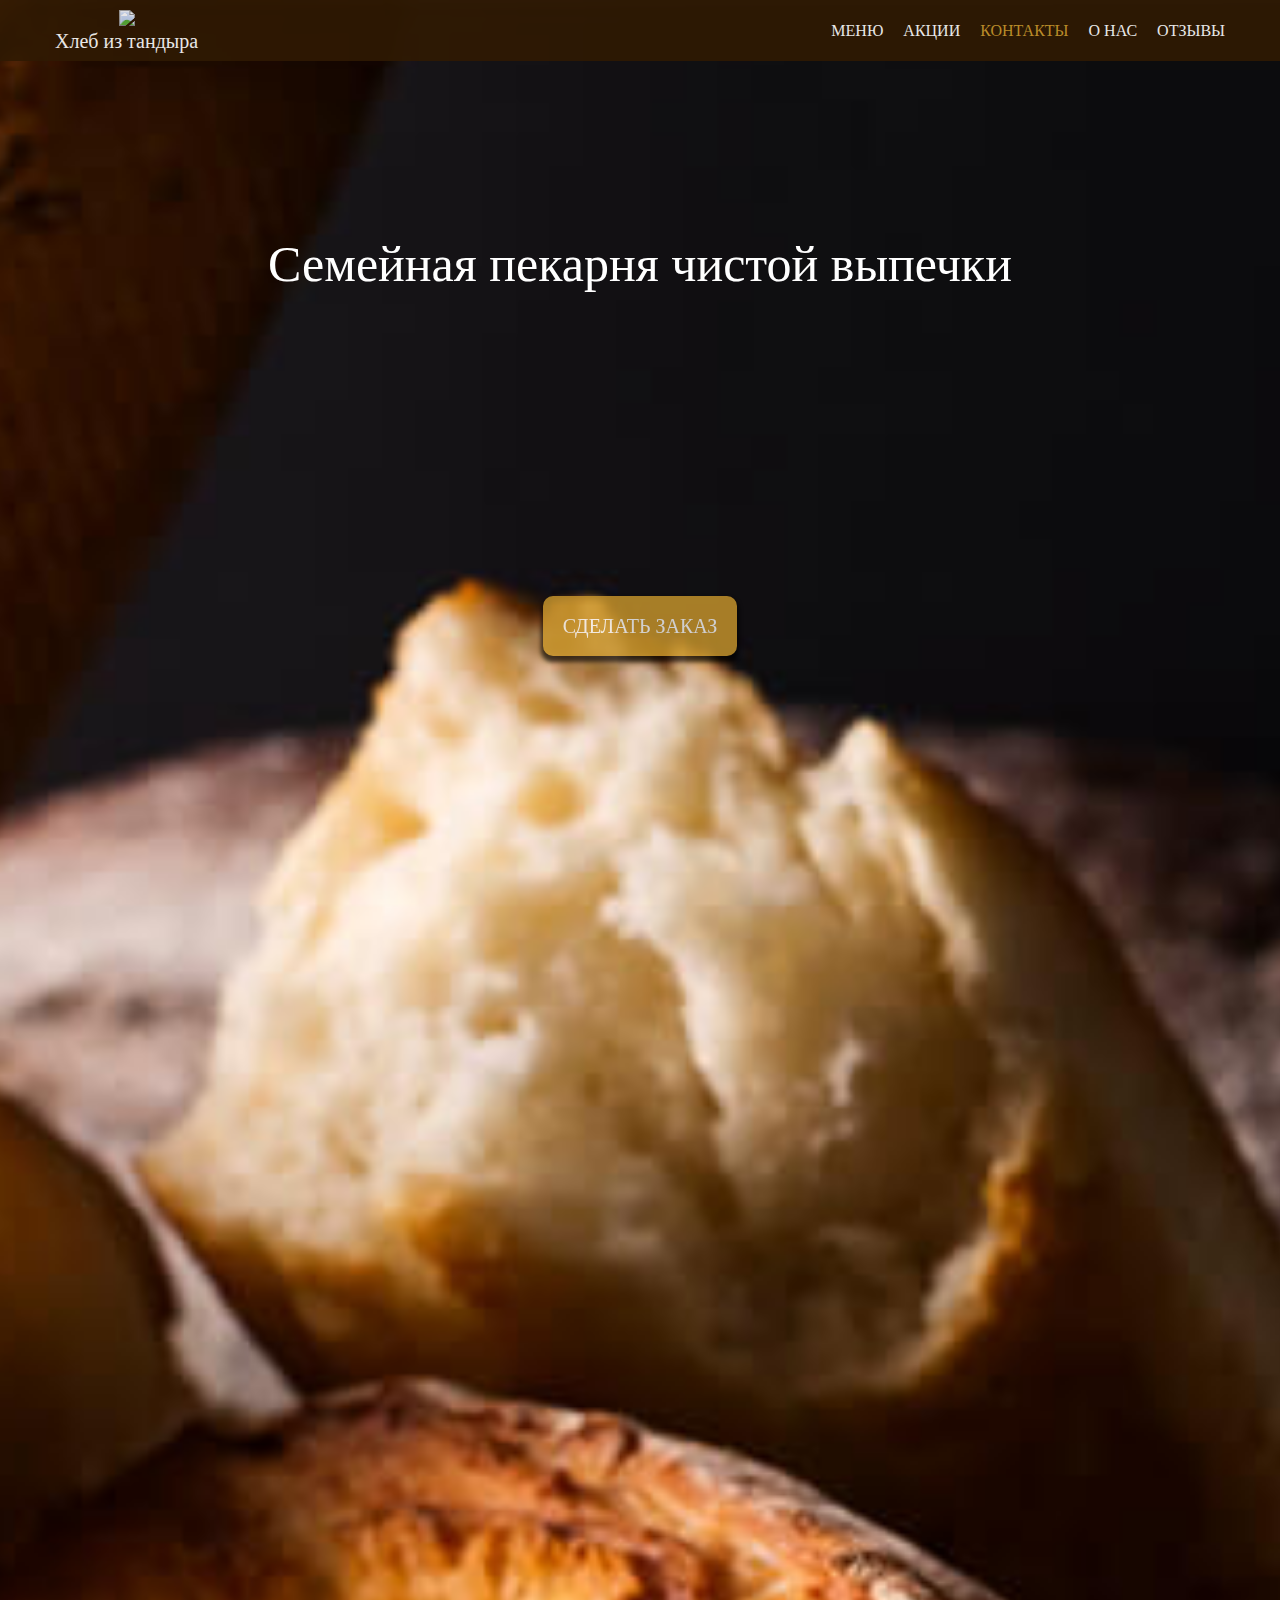
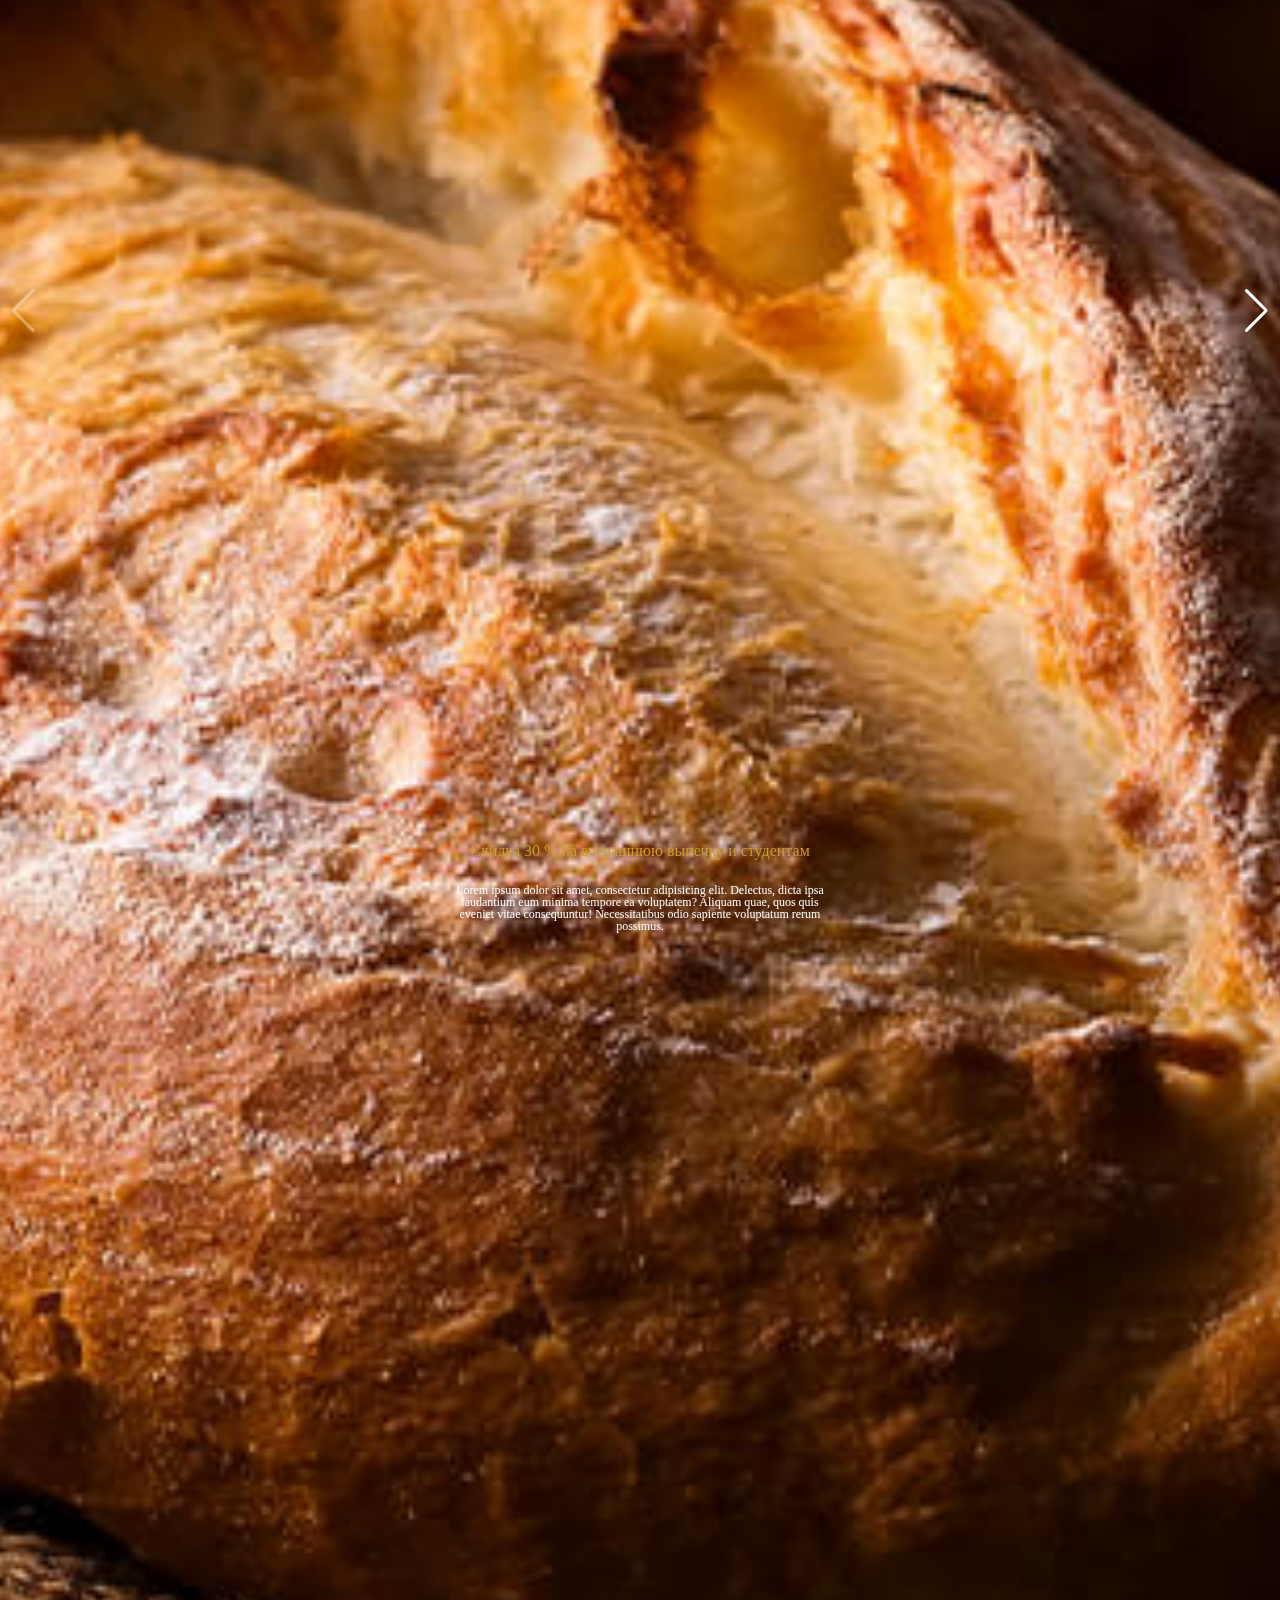
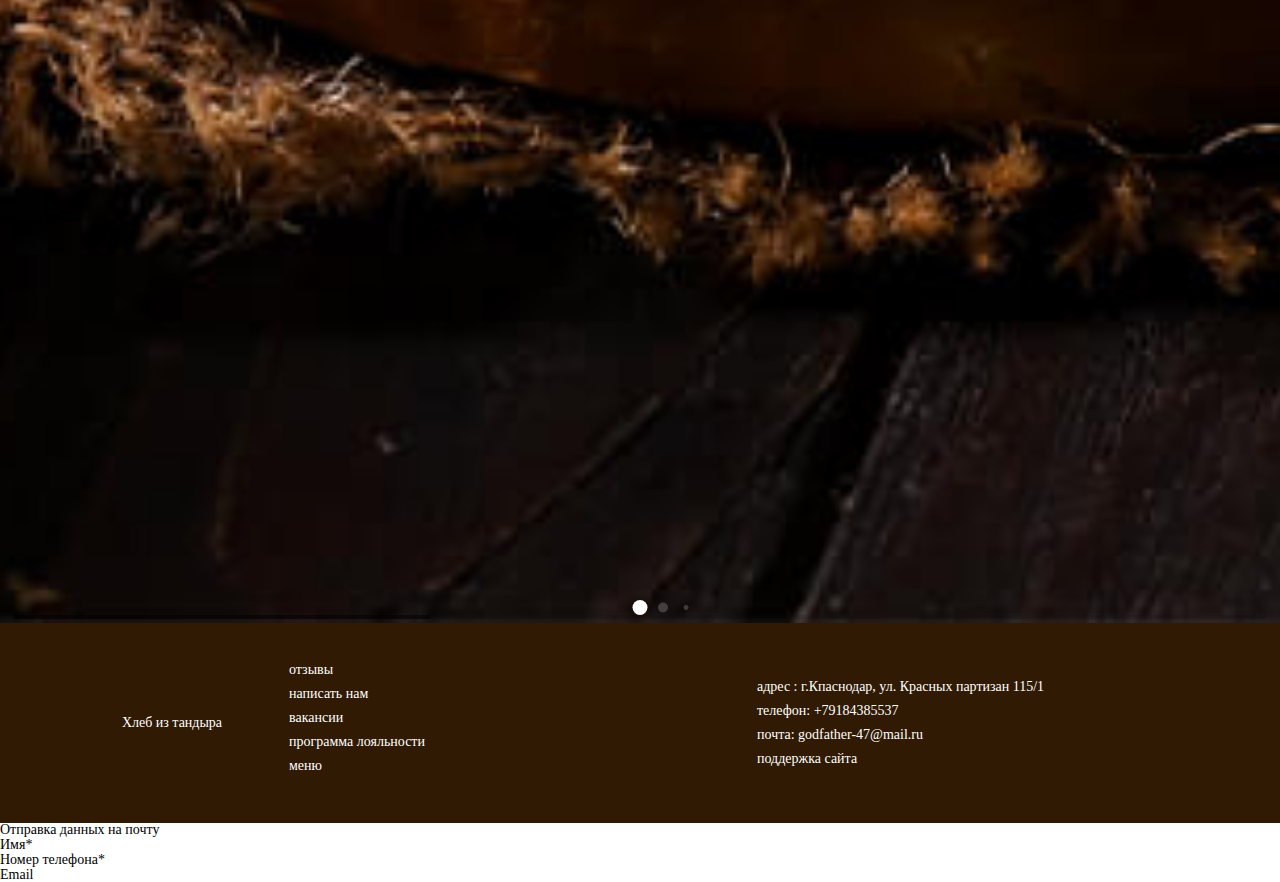
==== commit d42c073a: "main" ====
--- a/index.html
+++ b/index.html
@@ -77,7 +77,7 @@
 			<div class="mainblock__image ibg"><img src="/img/section-main/bg.jpg" alt=""></div>
 		</div>
 		<section id="menu" class="menu">
-			<div  class="menublock">
+			<div class="menublock">
 				<div class="container">
 					<div class="menublock__top">
 						<div class="menublock__logo logo"><img src="/img/section-menu/logo.png" alt=""></div>
@@ -242,46 +242,46 @@
 
 									</div>
 								</div>
-							
-							<div class="menublock__item tab__item ">TEXT2 Lorem ipsum dolor, sit amet consectetur adipisicing
-								elit.
-								Sunt at
-								aliquam ea fugit, perspiciatis illum minima odit optio cupiditate suscipit facere repudiandae tempora
-								dignissimos quas in cum expedita quisquam dolorem officiis consequatur placeat! Eius dolorum quod quam
-								soluta adipisci molestias voluptate consequuntur quia quas deserunt aperiam ipsa quo, accusantium,
-								beatae delectus. Ducimus nulla adipisci maiores ullam. Unde, consequatur quasi. Eum nihil accusamus
-								nobis beatae magni ea eos tempora aliquid excepturi, omnis sequi rem dolore ad quisquam. Voluptas quas
-								ea itaque nobis a culpa necessitatibus commodi distinctio harum, facilis, ipsam quia quo fuga aliquid
-								molestias ipsum earum sunt, tempore laboriosam tenetur voluptate? Unde reiciendis impedit quis ex
-								ipsa,
-								asperiores dolorem error facilis quam distinctio ipsam nemo placeat inventore dolores minima
-								accusantium
-								aperiam nam et cupiditate architecto ut vero. Aliquid, iusto expedita. Nihil eaque molestias qui minus
-								ipsam distinctio non asperiores libero dicta voluptatum, unde cumque rem saepe, dolorem tempora! Est,
-								non.
-							</div>
-							<div class="menublock__item tab__item">TEXT3 Lorem ipsum dolor sit, amet consectetur adipisicing elit.
-								Quas ipsa
-								iusto neque in velit reiciendis a? Repellat, maiores eligendi? Nesciunt, impedit? Quas porro sunt
-								fugit
-								corrupti corporis. Esse in sapiente corrupti ea hic. Fuga reiciendis labore recusandae officiis
-								officia
-								cupiditate mollitia corporis neque provident nesciunt, blanditiis hic ab assumenda itaque aut, facilis
-								iste debitis quae. Expedita sunt sequi veritatis, unde mollitia odio ullam earum quod libero nostrum,
-								voluptas minima adipisci laudantium ipsam autem temporibus. Laboriosam officiis, minima hic eveniet
-								reprehenderit, sint ex eaque magni, quis asperiores eligendi esse explicabo recusandae! Nesciunt
-								accusantium doloribus corrupti dolorum doloremque deleniti maxime nostrum, eaque commodi fugiat quis
-								libero, illum, voluptatem eveniet quasi tempora accusamus minima. Vero eveniet repellendus culpa non
-								voluptas explicabo ullam deserunt impedit saepe placeat temporibus maxime, doloribus, a excepturi
-								quibusdam iusto accusantium adipisci quisquam nisi quod in et aspernatur molestias! Incidunt molestiae
-								adipisci recusandae voluptatibus, quis voluptas maxime, minus impedit a quisquam quasi nobis, commodi
-								error rerum accusantium dolorum sequi beatae facilis libero eligendi nostrum iste! Illum dolorem
-								numquam
-								expedita eaque sequi nulla inventore optio impedit quam. Iste, sequi neque id aut iure cumque
-								repudiandae odit sed modi voluptate optio, quidem error. Aliquam iure mollitia soluta quo consequatur
-								sed consectetur cupiditate?
-							</div>
-						  </div>
+
+								<div class="menublock__item tab__item ">TEXT2 Lorem ipsum dolor, sit amet consectetur adipisicing
+									elit.
+									Sunt at
+									aliquam ea fugit, perspiciatis illum minima odit optio cupiditate suscipit facere repudiandae tempora
+									dignissimos quas in cum expedita quisquam dolorem officiis consequatur placeat! Eius dolorum quod quam
+									soluta adipisci molestias voluptate consequuntur quia quas deserunt aperiam ipsa quo, accusantium,
+									beatae delectus. Ducimus nulla adipisci maiores ullam. Unde, consequatur quasi. Eum nihil accusamus
+									nobis beatae magni ea eos tempora aliquid excepturi, omnis sequi rem dolore ad quisquam. Voluptas quas
+									ea itaque nobis a culpa necessitatibus commodi distinctio harum, facilis, ipsam quia quo fuga aliquid
+									molestias ipsum earum sunt, tempore laboriosam tenetur voluptate? Unde reiciendis impedit quis ex
+									ipsa,
+									asperiores dolorem error facilis quam distinctio ipsam nemo placeat inventore dolores minima
+									accusantium
+									aperiam nam et cupiditate architecto ut vero. Aliquid, iusto expedita. Nihil eaque molestias qui minus
+									ipsam distinctio non asperiores libero dicta voluptatum, unde cumque rem saepe, dolorem tempora! Est,
+									non.
+								</div>
+								<div class="menublock__item tab__item">TEXT3 Lorem ipsum dolor sit, amet consectetur adipisicing elit.
+									Quas ipsa
+									iusto neque in velit reiciendis a? Repellat, maiores eligendi? Nesciunt, impedit? Quas porro sunt
+									fugit
+									corrupti corporis. Esse in sapiente corrupti ea hic. Fuga reiciendis labore recusandae officiis
+									officia
+									cupiditate mollitia corporis neque provident nesciunt, blanditiis hic ab assumenda itaque aut, facilis
+									iste debitis quae. Expedita sunt sequi veritatis, unde mollitia odio ullam earum quod libero nostrum,
+									voluptas minima adipisci laudantium ipsam autem temporibus. Laboriosam officiis, minima hic eveniet
+									reprehenderit, sint ex eaque magni, quis asperiores eligendi esse explicabo recusandae! Nesciunt
+									accusantium doloribus corrupti dolorum doloremque deleniti maxime nostrum, eaque commodi fugiat quis
+									libero, illum, voluptatem eveniet quasi tempora accusamus minima. Vero eveniet repellendus culpa non
+									voluptas explicabo ullam deserunt impedit saepe placeat temporibus maxime, doloribus, a excepturi
+									quibusdam iusto accusantium adipisci quisquam nisi quod in et aspernatur molestias! Incidunt molestiae
+									adipisci recusandae voluptatibus, quis voluptas maxime, minus impedit a quisquam quasi nobis, commodi
+									error rerum accusantium dolorum sequi beatae facilis libero eligendi nostrum iste! Illum dolorem
+									numquam
+									expedita eaque sequi nulla inventore optio impedit quam. Iste, sequi neque id aut iure cumque
+									repudiandae odit sed modi voluptate optio, quidem error. Aliquam iure mollitia soluta quo consequatur
+									sed consectetur cupiditate?
+								</div>
+							</div>
 						</div>
 					</div>
 
@@ -500,7 +500,25 @@
 
 	</div>
 
-</footer>
+</footer><div class="form-wrapper">
+  <div class="form">
+    <form action="#" id="form" class="form__body">
+      <h1 class="form__title">Отправка данных на почту</h1>
+      <div class="form__item">
+        <label for="forName" class="form__label">Имя*</label>
+        <input type="text" name="name" id="forName" class="form__input">
+      </div>
+      <div class="form__item">
+        <label for="forPhone" class="form__label">Номер телефона*</label>
+        <input type="text" name="name" id="forPhone" class="form__input">
+      </div>
+      <div class="form__item">
+        <label for="forMail" class="form__label">Email</label>
+        <input type="text" name="name" id="forMail" class="form__input">
+      </div>
+    </form>
+  </div>
+</div>
 
 <script src="https://code.jquery.com/jquery-3.5.1.min.js"></script>
 <!-- <script src="https://code.jquery.com/jquery-migrate-3.0.1.min.js"></script> -->
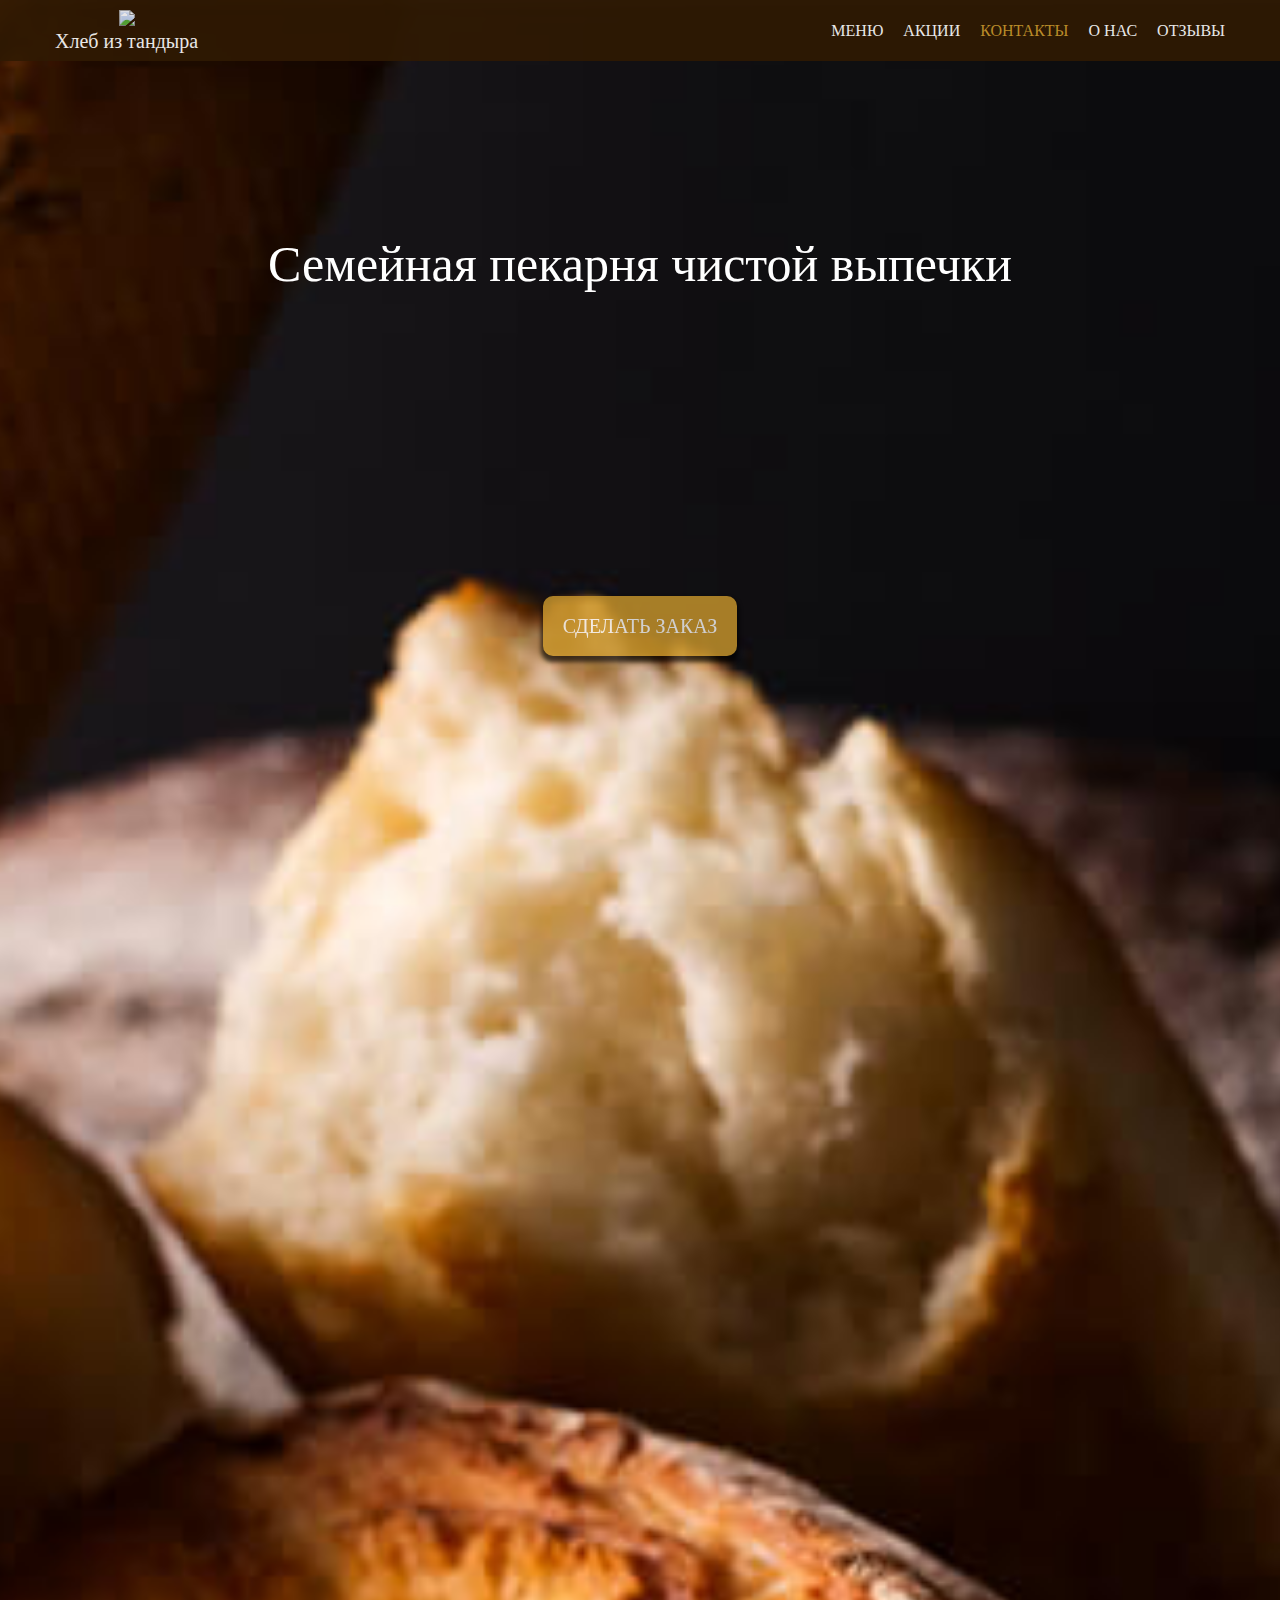
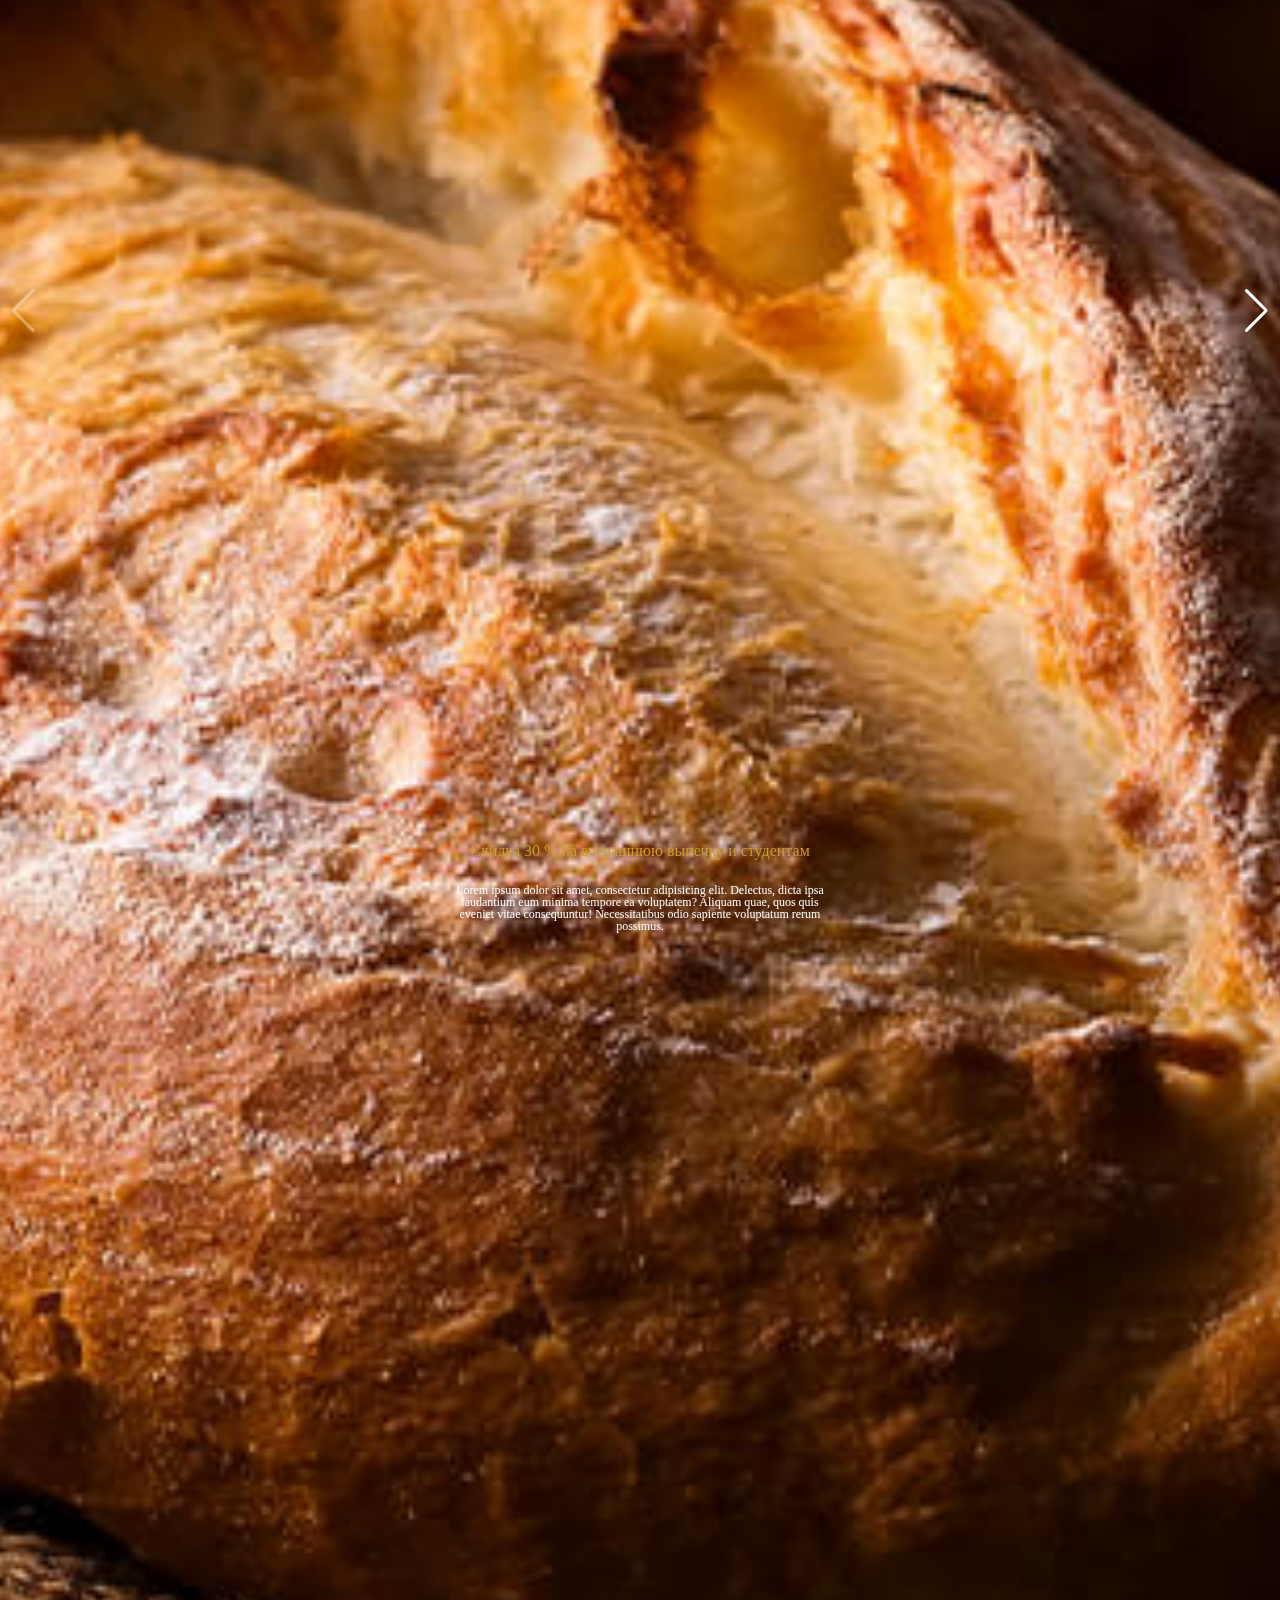
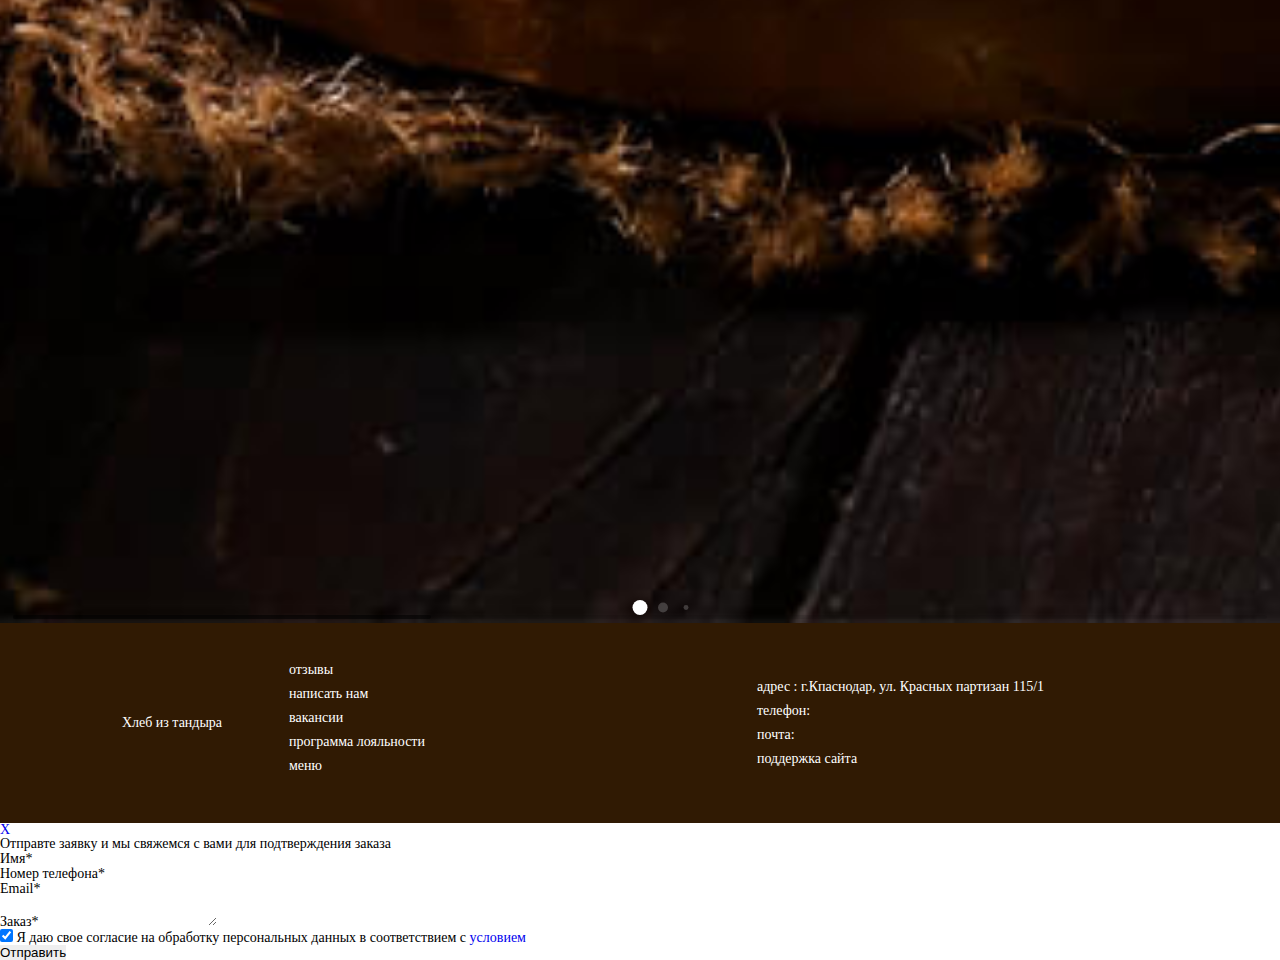
==== commit ce1c2256: "main" ====
--- a/index.html
+++ b/index.html
@@ -11,18 +11,19 @@
 	<link rel="stylesheet" href="css/style.css">
 	<link rel="stylesheet" href="css/custom.css">
 	<link rel="shortcut icon" href="favicon.ico">
-	<!-- <meta name="robots" content="noindex, nofollow" /> -->
+	<meta name="robots" content="none" />
 	<!-- <meta name="viewport" content="width=device-width, initial-scale=1.0" /> -->
 	<meta name="viewport" content="width=device-width, initial-scale=1.0, maximum-scale=1.0, user-scalable=0" />
+	<meta http-equiv="X-UA-Compatible" content="IE=edge">
 </head>
 
 <body>
 
 	<div class="wrapper">
-<header>
+<header id="header" class="lock-padding">
 
 	<div class="container">
-		<class class="header">
+		<div class="header ">
 			<div class="header-left">
 				<a href="" class="header-left-logo">
 					<span class="header-left-logo__img"><img src="img/section-main/header/logo/logo.png" alt="#"></span>
@@ -42,7 +43,7 @@
 					</ul>
 				</nav>
 			</div>
-		</class>
+		</div>
 	</div>
 	<div class="header-menu__icon">
 		<span></span>
@@ -68,13 +69,13 @@
 
 					</div>
 					<div class="mainblock__footer">
-						<a href="#" class="mainblock__btn btn">Сделать заказ</a>
-						<a href="#" class="mainblock__arrows"><img src="/img/section-main/icons/Фигура 12.png" alt="">
+						<a href="#popup" class="mainblock__btn btn popup-link">Сделать заказ</a>
+						<a href="#" class="mainblock__arrows"><img src="/img/section-main/icons/arrows.png" alt="">
 						</a>
 					</div>
 				</div>
 			</div>
-			<div class="mainblock__image ibg"><img src="/img/section-main/bg.jpg" alt=""></div>
+			<div class="mainblock__image ibg"><img src="/img/section-main/bg.jpg" alt="#"></div>
 		</div>
 		<section id="menu" class="menu">
 			<div class="menublock">
@@ -491,8 +492,8 @@
 			</div>
 			<div class="footer-contact">
 				<div class="footer-contact__address"><a href="#">адрес : г.Кпаснодар, ул. Красных партизан 115/1</a></div>
-				<div class="footer-contact__phone"><a href="#">телефон: +79184385537</a></div>
-				<div class="footer-contact__mail"><a href="#">почта: godfather-47@mail.ru</a></div>
+				<div class="footer-contact__phone"><a href="#">телефон:</a></div>
+				<div class="footer-contact__mail"><a href="#">почта: </a></div>
 				<div class="footer-contact__support"><a href="#">поддержка сайта</a></div>
 			</div>
 		</div>
@@ -500,23 +501,41 @@
 
 	</div>
 
-</footer><div class="form-wrapper">
-  <div class="form">
-    <form action="#" id="form" class="form__body">
-      <h1 class="form__title">Отправка данных на почту</h1>
-      <div class="form__item">
-        <label for="forName" class="form__label">Имя*</label>
-        <input type="text" name="name" id="forName" class="form__input">
+</footer><div id="popup" class="popup">
+  <div class="popup__body">
+    <div class="popup__content">
+      <a href="#" class="popup__close close-popup">X</a>
+      <div class="form">
+        <form action="#" id="form" class="form__body">
+          <h1 class="form__title">Отправте заявку и мы свяжемся с вами для подтверждения заказа</h1>
+          <div class="form__item">
+            <label for="forName" class="form__label">Имя*</label>
+            <input type="text" name="name" id="forName" class="form__input">
+          </div>
+          <div class="form__item">
+            <label for="forPhone" class="form__label">Номер телефона*</label>
+            <input type="text" name="phone" id="forPhone" class="form__input">
+          </div>
+          <div class="form__item">
+            <label for="forMail" class="form__label">Email*</label>
+            <input type="text" name="mail" id="forMail" class="form__input">
+          </div>
+          <div class="form__item">
+            <label for="forOrder" class="form__label">Заказ*</label>
+            <textarea name="order" id="forOrder" class="form__input"></textarea>
+          </div>
+          <div class="form__item">
+            <div class="checkbox">
+              <input type="checkbox" checked name="agreement" class="checkbox__input" id="formAgreement">
+              <label for="formAgreement" class="checkbox__label"><span>Я даю свое согласие на обработку персональных
+                  данных
+                  в соответствием с <a href="#">условием</a> </span></label>
+            </div>
+          </div>
+          <button class="form__button" type="submit">Отправить</button>
+        </form>
       </div>
-      <div class="form__item">
-        <label for="forPhone" class="form__label">Номер телефона*</label>
-        <input type="text" name="name" id="forPhone" class="form__input">
-      </div>
-      <div class="form__item">
-        <label for="forMail" class="form__label">Email</label>
-        <input type="text" name="name" id="forMail" class="form__input">
-      </div>
-    </form>
+    </div>
   </div>
 </div>
 
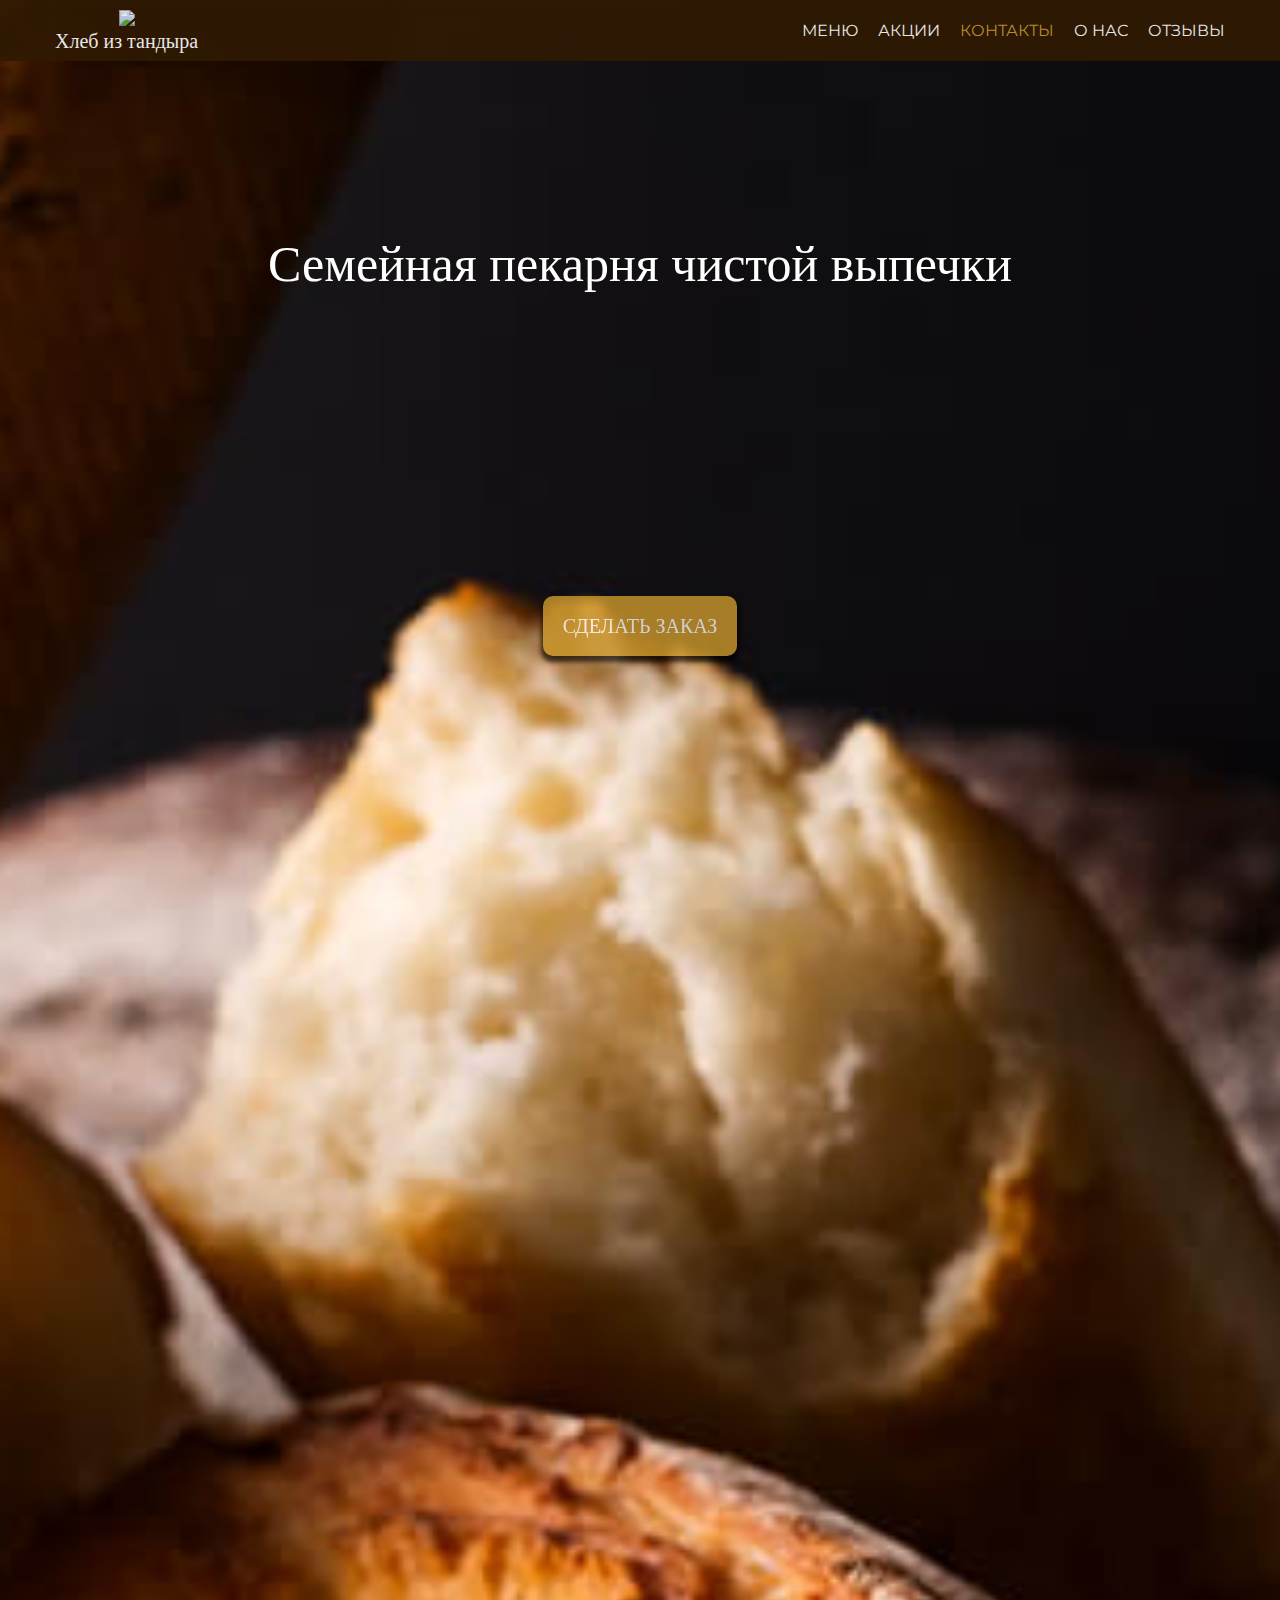
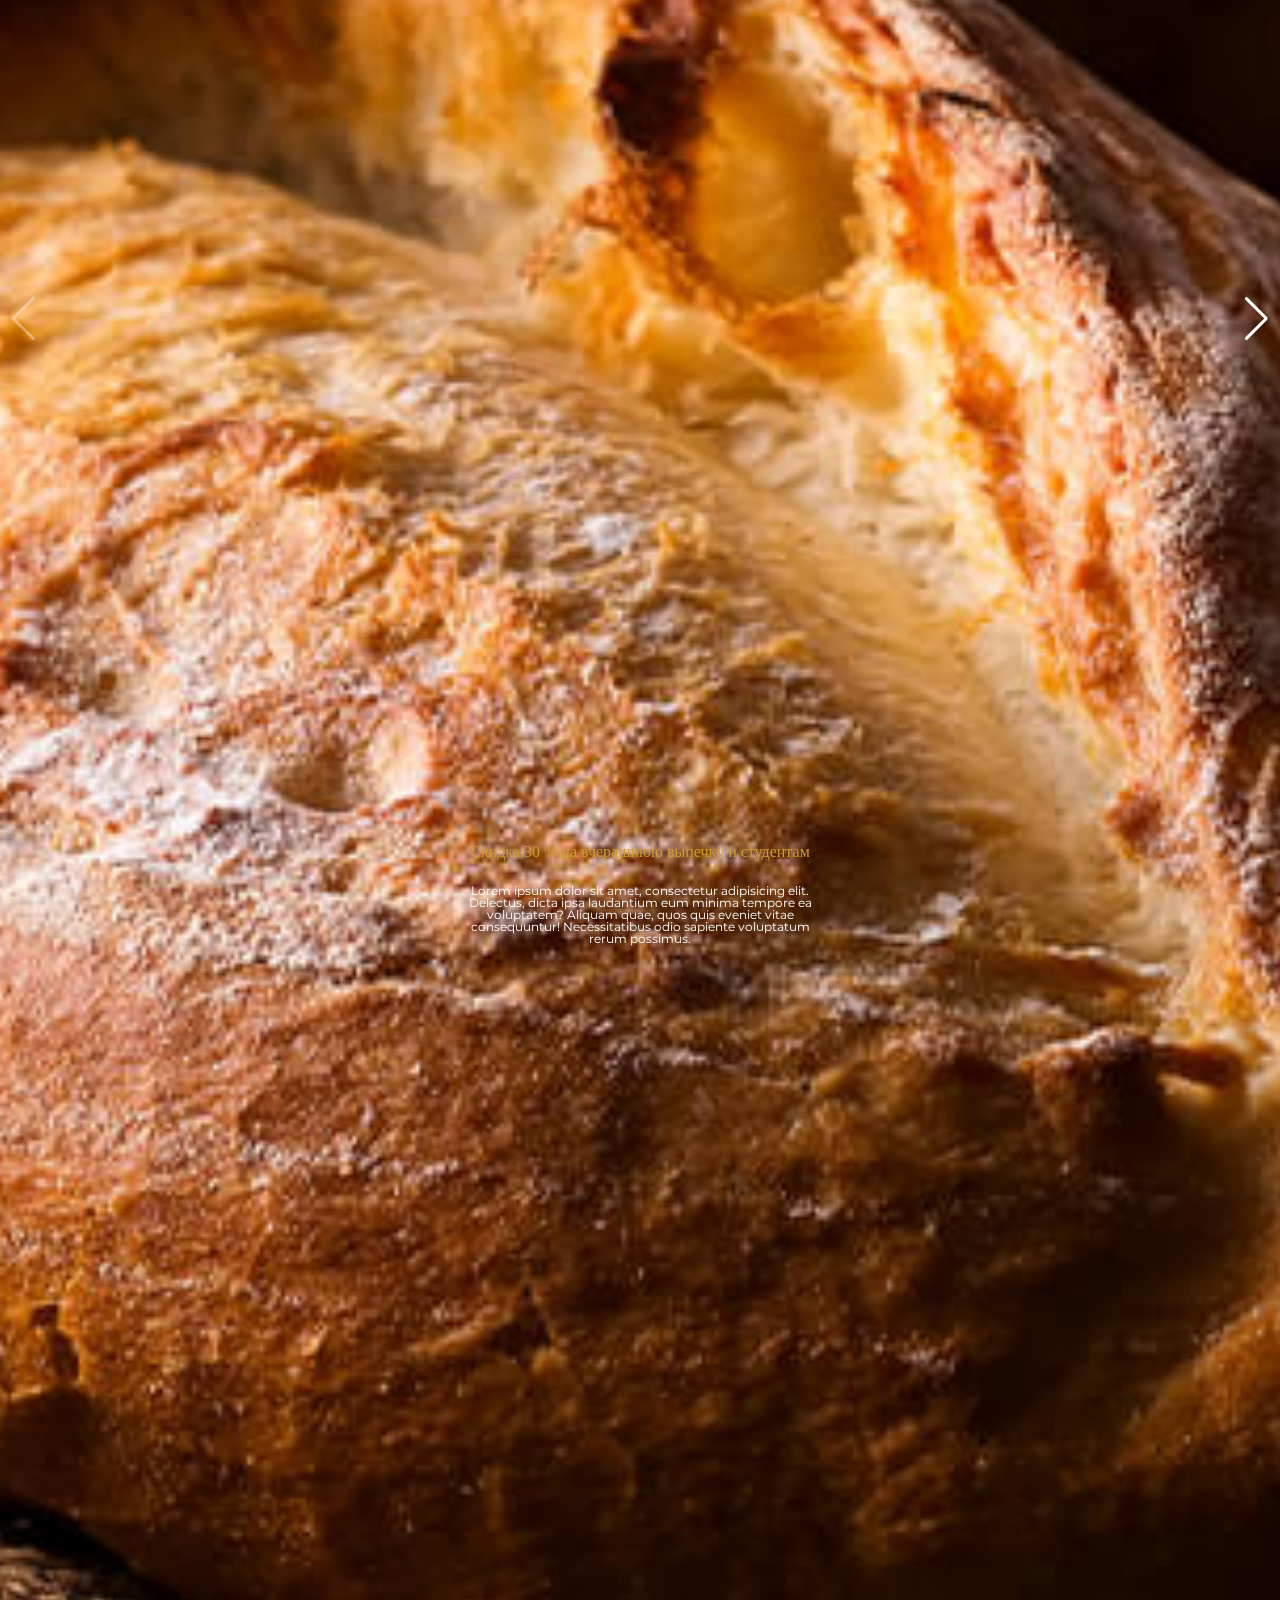
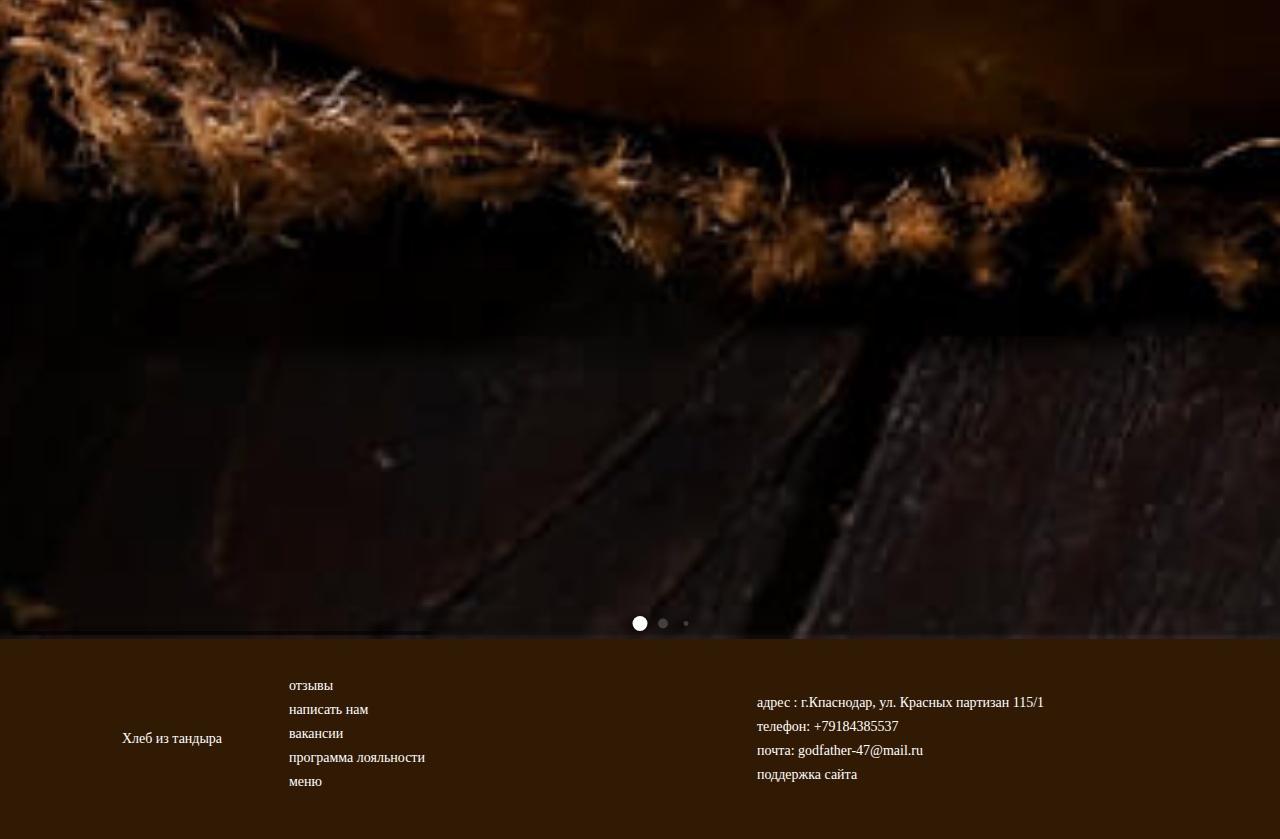
==== commit 02b508f8: "commit" ====
--- a/index.html
+++ b/index.html
@@ -9,7 +9,7 @@
 	<link rel="stylesheet" href="https://unpkg.com/swiper/swiper-bundle.min.css">
 	<link rel="stylesheet" href="css/iconfont.css">
 	<link rel="stylesheet" href="css/style.css">
-	<link rel="stylesheet" href="css/custom.css">
+	<!--<link rel="stylesheet" href="css/custom.css">-->
 	<link rel="shortcut icon" href="favicon.ico">
 	<meta name="robots" content="none" />
 	<!-- <meta name="viewport" content="width=device-width, initial-scale=1.0" /> -->
@@ -492,8 +492,8 @@
 			</div>
 			<div class="footer-contact">
 				<div class="footer-contact__address"><a href="#">адрес : г.Кпаснодар, ул. Красных партизан 115/1</a></div>
-				<div class="footer-contact__phone"><a href="#">телефон:</a></div>
-				<div class="footer-contact__mail"><a href="#">почта: </a></div>
+				<div class="footer-contact__phone"><a href="#">телефон: +79184385537</a></div>
+				<div class="footer-contact__mail"><a href="#">почта: godfather-47@mail.ru</a></div>
 				<div class="footer-contact__support"><a href="#">поддержка сайта</a></div>
 			</div>
 		</div>
@@ -509,20 +509,22 @@
         <form action="#" id="form" class="form__body">
           <h1 class="form__title">Отправте заявку и мы свяжемся с вами для подтверждения заказа</h1>
           <div class="form__item">
-            <label for="forName" class="form__label">Имя*</label>
-            <input type="text" name="name" id="forName" class="form__input">
+            <label for="formName" class="form__label">Имя*</label>
+            <input type="text" name="name" id="formName" class="form__input ">
           </div>
           <div class="form__item">
-            <label for="forPhone" class="form__label">Номер телефона*</label>
-            <input type="text" name="phone" id="forPhone" class="form__input">
+            <label for="formPhone" class="form__label">Номер телефона*</label>
+            <input type="text" name="phone" id="formPhone" class="form__input ">
+            <div class="error"></div>
           </div>
           <div class="form__item">
-            <label for="forMail" class="form__label">Email*</label>
-            <input type="text" name="mail" id="forMail" class="form__input">
+            <label for="formMail" class="form__label">Email*</label>
+            <input type="text" name="mail" id="formMail" class="form__input">
+            <div class="error"></div>
           </div>
           <div class="form__item">
-            <label for="forOrder" class="form__label">Заказ*</label>
-            <textarea name="order" id="forOrder" class="form__input"></textarea>
+            <label for="formOrder" class="form__label">Заказ*</label>
+            <textarea name="order" id="formOrder" class="form__input"></textarea>
           </div>
           <div class="form__item">
             <div class="checkbox">
@@ -542,8 +544,7 @@
 <script src="https://code.jquery.com/jquery-3.5.1.min.js"></script>
 <!-- <script src="https://code.jquery.com/jquery-migrate-3.0.1.min.js"></script> -->
 <script src="https://unpkg.com/swiper/swiper-bundle.min.js"></script>
-<script src="js/vendors.js"></script>
-<script src="js/main.js"></script>
-<script src="js/custom.js"></script></body>
+<!--<script src="js/vendors.js"></script>-->
+<script src="js/main.js"></script></body>
 
 </html>--- a/css/style.css
+++ b/css/style.css
@@ -1,4 +1,5 @@
 @charset "UTF-8";
+@import url("https://fonts.googleapis.com/css2?family=Montserrat:wght@400;500&display=swap");
 @font-face {
   font-family: "tangak";
   src: url("../fonts/tangak.eot");
@@ -142,411 +143,191 @@
   }
 }
 
-.form-row {
-  display: -webkit-box;
-  display: -ms-flexbox;
-  display: flex;
-  font-size: 0;
-  margin: 0px -15px;
-}
-
-.form__column {
-  padding: 0px 15px;
-}
-
-.btn {
-  display: inline-block;
-  height: 60px;
-  background-color: #cd9a2d;
-  opacity: 0.8;
-  padding: 0 20px;
-  text-transform: uppercase;
-  font-size: 20px;
-  line-height: 60px;
-  font-family: "neucha";
-  color: white;
-  text-align: center;
-  border-radius: 10px;
-  -webkit-box-shadow: 0px 4px 4.5px 1.5px rgba(0, 0, 0, 0.8);
-          box-shadow: 0px 4px 4.5px 1.5px rgba(0, 0, 0, 0.8);
-}
-.btn:hover {
+.popup {
+  position: fixed;
+  width: 100%;
+  height: 100%;
+  left: 0;
+  top: 0;
+  background-color: rgba(0, 0, 0, 0.8);
+  opacity: 0;
+  visibility: hidden;
+  overflow-y: auto;
+  overflow-x: hidden;
+  z-index: 51;
   -webkit-transition: all 0.8s ease 0s;
   -o-transition: all 0.8s ease 0s;
   transition: all 0.8s ease 0s;
-  background-color: #f39a2d;
-}
-.btn:active {
-  -webkit-box-shadow: none;
-          box-shadow: none;
+}
+.popup__body {
+  min-height: 100%;
+  display: -webkit-box;
+  display: -ms-flexbox;
+  display: flex;
+  font-size: 0;
+  -webkit-box-align: center;
+      -ms-flex-align: center;
+          align-items: center;
+  -webkit-box-pack: center;
+      -ms-flex-pack: center;
+          justify-content: center;
+  font-size: 16px;
+  padding: 30px 10px;
   -webkit-transition: all 0.8s ease 0s;
   -o-transition: all 0.8s ease 0s;
   transition: all 0.8s ease 0s;
 }
-.btn.fw {
-  width: 100%;
-}
-
-.select-block {
+.popup__content {
   position: relative;
-}
-
-.select__label {
-  z-index: 2;
+  opacity: 0;
+  -webkit-transform: translate(0px, -100%);
+      -ms-transform: translate(0px, -100%);
+          transform: translate(0px, -100%);
+  -webkit-transition: all 0.8s ease 0s;
+  -o-transition: all 0.8s ease 0s;
+  transition: all 0.8s ease 0s;
+}
+.popup.open {
+  opacity: 1;
+  visibility: visible;
+}
+.popup.open .popup__content {
+  -webkit-transform: translate(0px, 0px);
+      -ms-transform: translate(0px, 0px);
+          transform: translate(0px, 0px);
+  opacity: 1;
+}
+.popup__close {
   position: absolute;
-  top: -8px;
-  background-color: #f7f7f7;
-  padding: 0 5px;
-  color: #979797;
-  font-weight: 600;
-  font-size: 13px;
-  line-height: 16px;
-  left: 20px;
-}
-
-.select {
+  right: 10px;
+  top: 10px;
+  font-size: 20px;
+  text-decoration: none;
+  color: black;
+}
+
+.form {
+  max-width: 400px;
+  margin: 0 auto;
+  padding: 30px 20px;
+  background-color: goldenrod;
+  border-radius: 10px;
+  text-align: center;
+}
+.form__title {
+  margin-bottom: 20px;
+  font-size: 20px;
+}
+.form__item {
+  margin-bottom: 15px;
+}
+.form__item textarea {
+  resize: vertical;
+  border-radius: 5px;
+}
+.form__label {
+  display: block;
+  margin-bottom: 10px;
+}
+.form__input {
+  border-radius: 5px;
+  height: 30px;
+  width: 100%;
+  -webkit-transition: all 0.5s ease 0s;
+  -o-transition: all 0.5s ease 0s;
+  transition: all 0.5s ease 0s;
+}
+.form__input:focus {
+  -webkit-box-shadow: 0 0 15px #000;
+          box-shadow: 0 0 15px #000;
+}
+.form__input.err {
+  border: red 2px solid;
+}
+.form__button {
+  width: 100%;
+  display: -webkit-box;
+  display: -ms-flexbox;
+  display: flex;
+  font-size: 0;
+  font-size: 16px;
+  -webkit-box-pack: center;
+      -ms-flex-pack: center;
+          justify-content: center;
+  -webkit-box-align: center;
+      -ms-flex-align: center;
+          align-items: center;
+  min-height: 60px;
+  text-transform: uppercase;
+  border-radius: 5px;
+  font-weight: 700;
+  letter-spacing: 2px;
+  background-color: #c48d0e;
+  -webkit-box-shadow: 0 2px 0 #000;
+          box-shadow: 0 2px 0 #000;
+  -webkit-transition: background-color 0.5s ease 0s;
+  -o-transition: background-color 0.5s ease 0s;
+  transition: background-color 0.5s ease 0s;
   position: relative;
+  top: 0;
+}
+.form__button:hover {
+  background-color: #91690a;
+}
+.form__button:active {
+  top: 2px;
+  -webkit-box-shadow: 0 1px 0 #000;
+          box-shadow: 0 1px 0 #000;
+}
+
+.checkbox {
+  position: relative;
+}
+.checkbox__input {
+  display: none;
+}
+.checkbox__input:checked + .checkbox__label:after {
+  -webkit-transform: scale(1);
+      -ms-transform: scale(1);
+          transform: scale(1);
+}
+.checkbox__label {
+  line-height: 140%;
+  display: -webkit-inline-box;
+  display: -ms-inline-flexbox;
+  display: inline-flex;
   cursor: pointer;
 }
-.select .select-title {
-  z-index: 1;
-  width: 100%;
-  height: 55px;
-  border: 1px solid #dedede;
-  position: relative;
+.checkbox__label:before {
+  content: " ";
+  -ms-flex-item-align: start;
+      -ms-grid-row-align: start;
+      align-self: start;
+  -webkit-box-flex: 0;
+      -ms-flex: 0 0 20px;
+          flex: 0 0 20px;
+  height: 20px;
   background-color: #fff;
-}
-.select .select-title__arrow {
+  border-radius: 4px;
+  margin-right: 10px;
+}
+.checkbox__label:after {
+  content: "";
   position: absolute;
-  top: 0;
-  right: 0px;
-  width: 45px;
-  height: 100%;
-  background: url("../img/icons/select-arrow.svg") center no-repeat;
-}
-.select .select-title__value {
-  color: #000;
-  font-weight: 700;
-  font-size: 18px;
-  line-height: 53px;
-  display: block;
-  overflow: hidden;
-  padding: 0 45px 0 25px;
-  white-space: nowrap;
-  text-transform: none;
-  -o-text-overflow: ellipsis;
-     text-overflow: ellipsis;
-}
-.select .select-options {
-  position: absolute;
-  z-index: 10;
-  top: 54px;
-  display: none;
-  overflow: hidden;
-  min-width: 100%;
-  background-color: #fff;
-  border: 1px solid #dedede;
-  padding: 10px 20px 10px 25px;
-}
-.select .select-options-scroll {
-  max-height: 80px;
-  overflow: auto;
-}
-.select .select-options-list {
-  padding: 0px 0px 0px 0px;
-}
-.select .select-options__value {
-  color: #000;
-  font-size: 20px;
-  margin: 0px 0px 15px 0px;
-}
-.select .select-options__value:last-child {
-  margin: 0px 0px 0px 0px;
-}
-.select .select-options__value:hover {
-  color: #000;
-}
-
-input[type=text], input[type=email], input[type=tel], textarea {
-  -webkit-appearance: none;
-  -moz-appearance: none;
-  appearance: none;
-}
-
-.input {
-  border-radius: 0 !important;
-  width: 100%;
-  display: block;
-  padding: 0px 20px;
-}
-textarea.input {
-  resize: none;
-  padding: 0px 0px;
-}
-
-.check {
-  position: relative;
-  padding-left: 25px;
-  color: #5f5f5f;
-  line-height: 18px;
-  cursor: pointer;
-}
-.check input {
-  display: none;
-}
-.check:before {
-  content: "";
-  left: 0;
-  top: 0;
-  width: 18px;
-  height: 18px;
-  border: 1px solid #a3a3a3;
-  position: absolute;
-}
-.check.active:before {
-  background: url("../img/icons/check.png") center no-repeat;
-}
-
-.option {
-  position: relative;
-  cursor: pointer;
-  padding-left: 25px;
-  line-height: 16px;
-  margin-bottom: 10px;
-  font-size: 15px;
-  font-weight: 300;
-}
-.option:last-child {
-  margin-bottom: 0px;
-}
-.option input {
-  display: none;
-}
-.option:before {
-  position: absolute;
-  left: 0;
-  top: 0;
-  width: 16px;
-  height: 16px;
-  content: "";
-  border: 1px solid #7f7f7f;
-  border-radius: 50%;
-}
-.option.active:before {
-  background: url("../img/icons/option.png") center no-repeat;
-}
-
-.rating-block {
-  display: table;
-  font-size: 0;
-}
-
-.rating {
-  display: inline-block;
-  position: relative;
-  vertical-align: middle;
-}
-.rating.edit .star {
-  cursor: pointer;
-}
-.rating .star {
-  width: 17px;
+  width: 14px;
   height: 14px;
-  display: inline-block;
-  position: relative;
-  z-index: 3;
-}
-
-.rating__line {
-  position: absolute;
-  width: 85px;
-  height: 14px;
-  top: 0;
-  left: 0;
-  background: url("../img/icons/bg_rating.svg") 0 0 no-repeat;
-  z-index: 1;
-  background-size: 85px 100%;
-}
-
-.rating__activeline {
-  position: absolute;
-  width: 0px;
-  height: 14px;
-  top: 0;
-  left: 0;
-  background: url("../img/icons/bg_rating_active.svg") 0 0 no-repeat;
-  z-index: 2;
-  background-size: 85px 100%;
-}
-
-.rating__value {
-  display: inline-block;
-  color: #1b3139;
-  font-size: 14px;
-  line-height: 13px;
-  vertical-align: middle;
-}
-
-.quantity {
-  position: relative;
-  width: 73px;
-  height: 47px;
-  border: 1px solid #cfcfcf;
-  background-color: #ffffff;
-}
-
-.quantity__input {
-  height: 45px;
-  width: 50px;
-  text-align: center;
-  color: #101010;
-  font-weight: 300;
-}
-
-.quantity__btn {
-  position: absolute;
-  top: 11px;
-  right: 15px;
-  cursor: pointer;
-}
-.quantity__btn:before {
-  font-size: 25px;
-  display: inline-block;
-  line-height: 10px;
-  color: #a9a9a9;
-}
-.quantity__btn:hover:before {
-  color: #da0005;
-}
-.quantity__btn.dwn {
-  top: 25px;
-}
-
-.category-params-item-price-table {
-  margin-bottom: 25px;
-}
-.category-params-item-price-table .cell:first-child {
-  padding-right: 15px;
-  position: relative;
-}
-.category-params-item-price-table .cell:first-child:after {
-  content: "-";
-  position: absolute;
-  right: -4px;
-  top: 8px;
-  font-size: 20px;
-}
-.category-params-item-price-table .cell:last-child {
-  padding-left: 15px;
-}
-.category-params-item-price-table .cell input {
-  height: 37px;
-  border: 2px solid #393939;
-  background-color: #ffffff;
-  text-align: center;
-  font-size: 12px;
-  color: #393939;
-  font-weight: 500;
-  width: 100%;
-}
-
-.category-params-item-price-range {
-  margin: 0 12px 40px 12px;
-  background-color: #c9cecf;
-  height: 2px;
-  position: relative;
-}
-.category-params-item-price-range .ui-slider-range {
-  background-color: #000;
-  height: 2px;
-  position: relative;
-}
-.category-params-item-price-range .ui-slider-handle {
-  width: 23px;
-  height: 28px;
-  border: 3px solid #fbfbfb;
-  background-color: #ea5922;
-  display: block;
-  position: absolute;
-  top: -14px;
-  margin-left: -12px;
-  cursor: pointer;
-}
-.category-params-item-price-range .ui-slider-handle span {
-  position: absolute;
-  bottom: -18px;
-  left: 50%;
-  width: 50px;
-  text-align: center;
-  font-size: 10px;
-  margin-left: -25px;
-  font-weight: 500;
-  color: #94a6aa;
-}
-
-.form__info {
-  position: absolute;
-  width: 60px;
-  height: 60px;
-  right: 0;
-  top: 0;
-  line-height: 60px;
-  text-align: center;
-  color: #888;
-  z-index: 2;
-  font-size: 14px;
-}
-@media (max-width: 650.98px) {
-  .form__info {
-    width: 50px;
-    height: 50px;
-    line-height: 50px;
-  }
-}
-
-.form-range-line {
-  position: relative;
-  height: 5px;
-  border-radius: 0 0 4px 4px;
-  background-color: #e0e0e0;
-  margin: -2px 0px 0px 0px;
-}
-.form-range-line .ui-slider-range {
-  background-color: #093454;
-  height: 5px;
-  position: absolute;
-  top: 0;
-  left: 0;
-  border-radius: 0 0 4px 4px;
-}
-.form-range-line .ui-slider-handle {
-  background: url("../img/icons/range.svg") 0 0 no-repeat;
-  width: 28px;
-  height: 28px;
-  position: absolute;
-  margin: -9px 0px 0px -14px;
-  top: 0;
-  left: 0;
-  cursor: pointer;
-}
-.form-range-line .ui-state-hover {
-  background: url("../img/icons/range_a.svg") 0 0 no-repeat;
-}
-
-.form-range-values {
-  display: -webkit-box;
-  display: -ms-flexbox;
-  display: flex;
-  font-size: 0;
-  -webkit-box-pack: justify;
-      -ms-flex-pack: justify;
-          justify-content: space-between;
-  padding: 14px 0px 0px 0px;
-}
-
-.form-range-values__item {
-  font-size: 12px;
-  color: #888;
+  top: 3px;
+  left: 3px;
+  background-color: black;
+  border-radius: 3px;
+  -webkit-transform: scale(0);
+      -ms-transform: scale(0);
+          transform: scale(0);
+  -webkit-transition: -webkit-transform 0.5s ease;
+  transition: -webkit-transform 0.5s ease;
+  -o-transition: transform 0.5s ease;
+  transition: transform 0.5s ease;
+  transition: transform 0.5s ease, -webkit-transform 0.5s ease;
 }
 
 .row:after {
@@ -737,9 +518,9 @@
   -webkit-transform: translate(0%, 0%);
       -ms-transform: translate(0%, 0%);
           transform: translate(0%, 0%);
-  -webkit-transition: all 0.5s ease;
-  -o-transition: all 0.5s ease;
-  transition: all 0.5s ease;
+  -webkit-transition: 0.5s ease;
+  -o-transition: 0.5s ease;
+  transition: 0.5s ease;
 }
 
 .mirror {
@@ -1055,6 +836,38 @@
 .mainblock__btn {
   margin: 0 0 50px 0;
 }
+.mainblock .btn {
+  display: inline-block;
+  height: 60px;
+  background-color: #cd9a2d;
+  opacity: 0.8;
+  padding: 0 20px;
+  text-transform: uppercase;
+  font-size: 20px;
+  line-height: 60px;
+  font-family: "neucha";
+  color: white;
+  text-align: center;
+  border-radius: 10px;
+  -webkit-box-shadow: 0px 4px 4.5px 1.5px rgba(0, 0, 0, 0.8);
+          box-shadow: 0px 4px 4.5px 1.5px rgba(0, 0, 0, 0.8);
+}
+.mainblock .btn:hover {
+  -webkit-transition: all 0.8s ease 0s;
+  -o-transition: all 0.8s ease 0s;
+  transition: all 0.8s ease 0s;
+  background-color: #f39a2d;
+}
+.mainblock .btn:active {
+  -webkit-box-shadow: none;
+          box-shadow: none;
+  -webkit-transition: all 0.8s ease 0s;
+  -o-transition: all 0.8s ease 0s;
+  transition: all 0.8s ease 0s;
+}
+.mainblock .btn.fw {
+  width: 100%;
+}
 .mainblock__arrows {
   position: relative;
   -webkit-animation: arrow 1.5s infinite ease;
@@ -1067,6 +880,9 @@
   left: 0;
   top: 0;
 }
+.mainblock__image.lock-padding {
+  position: fixed;
+}
 
 @-webkit-keyframes arrow {
   0% {
@@ -1092,6 +908,7 @@
 }
 section {
   padding: 150px 0 40px 0;
+  border-bottom: #f5efef 0.5px solid;
 }
 
 .title {
@@ -1249,9 +1066,9 @@
           flex-direction: column;
   -webkit-box-shadow: none;
           box-shadow: none;
-  -webkit-transition: all 0.5s ease;
-  -o-transition: all 0.5s ease;
-  transition: all 0.5s ease;
+  -webkit-transition: 0.3s ease;
+  -o-transition: 0.3s ease;
+  transition: 0.3s ease;
   padding: 15px 15px;
   border: solid 1px #cd9a2d;
   border-radius: 5px;
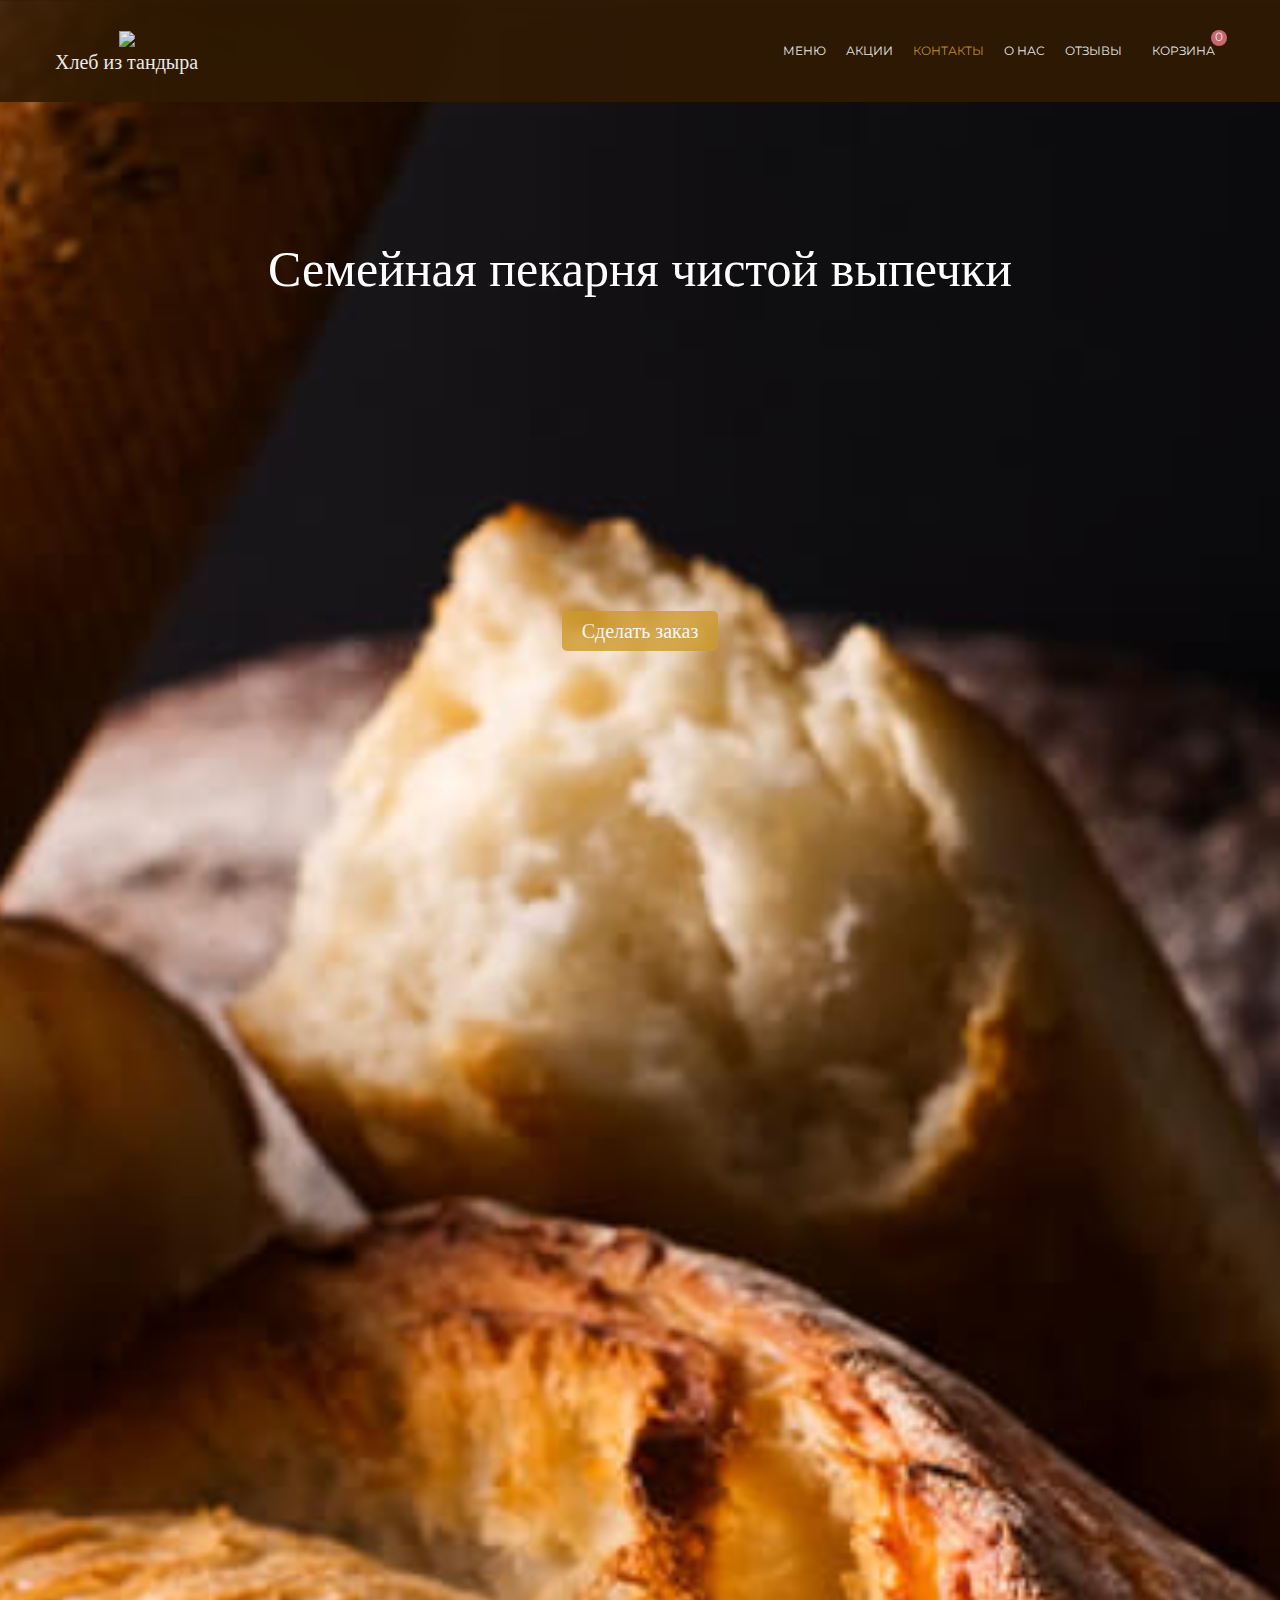
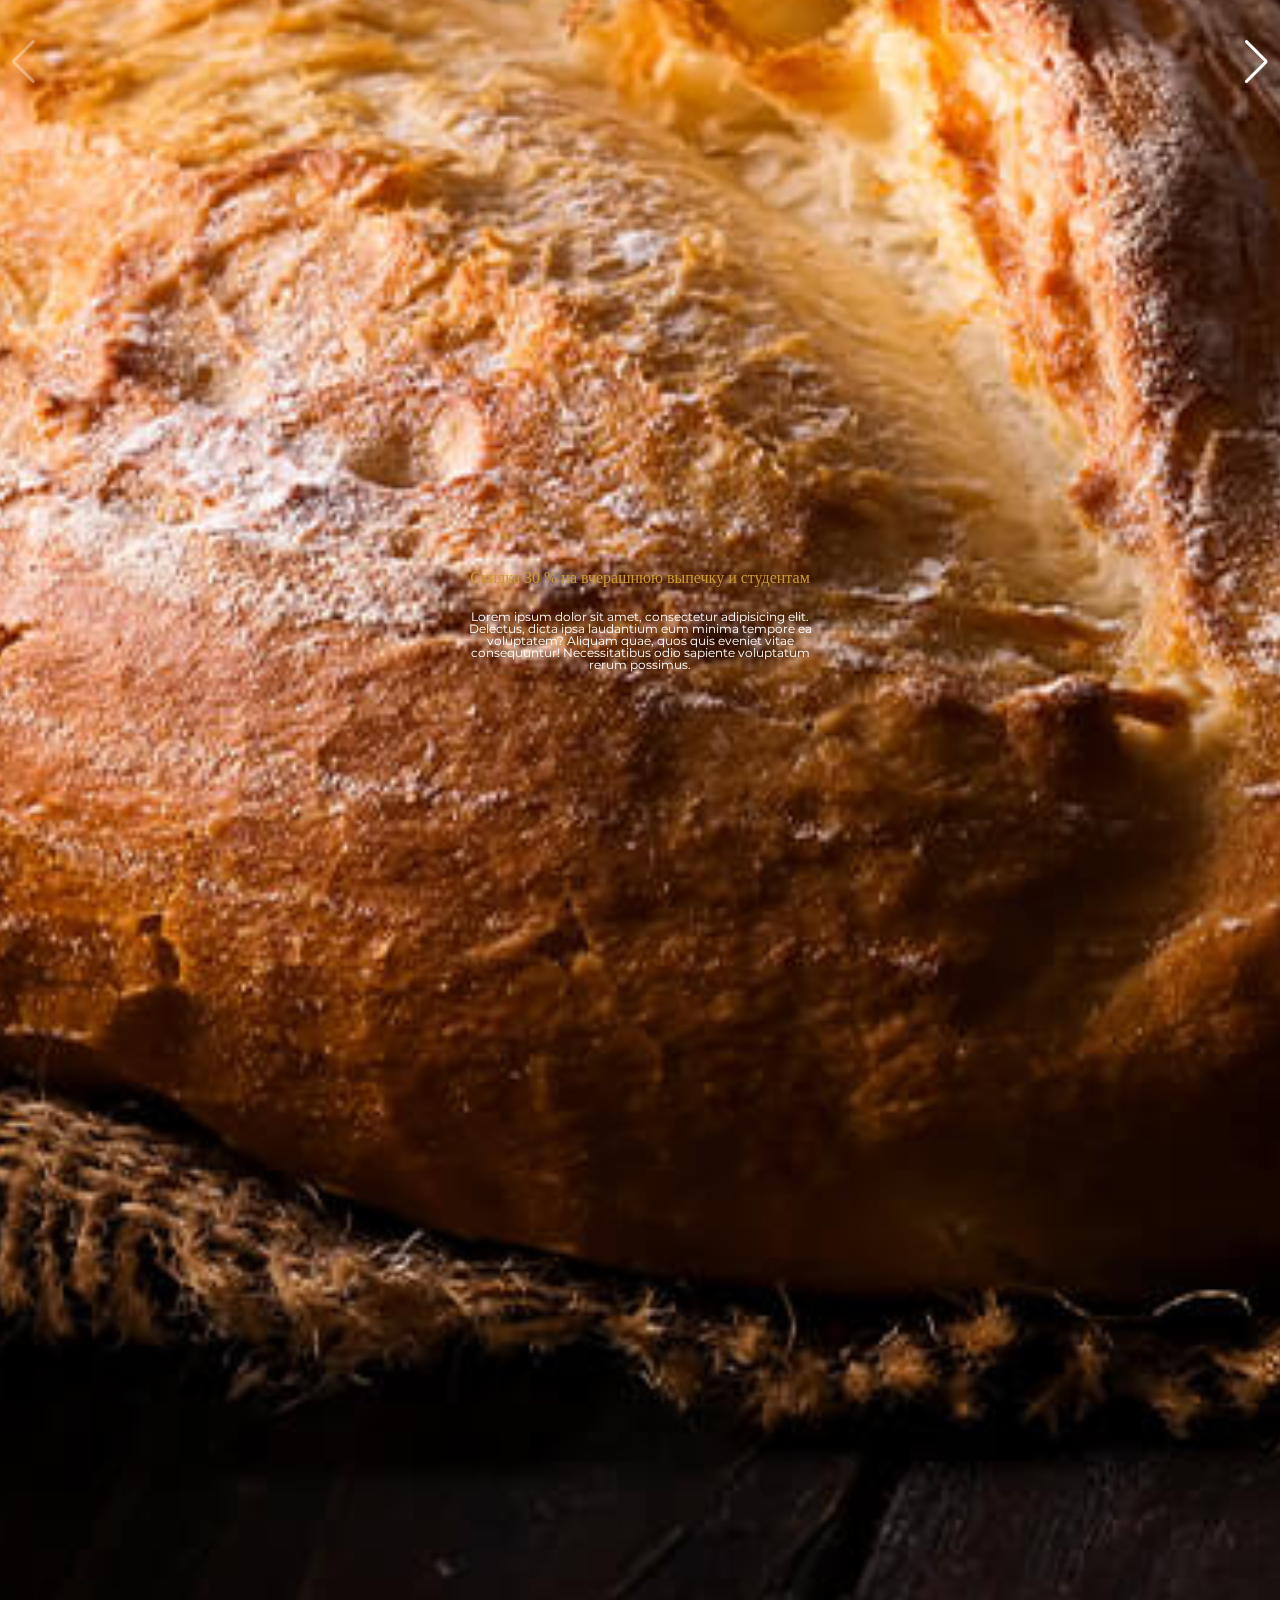
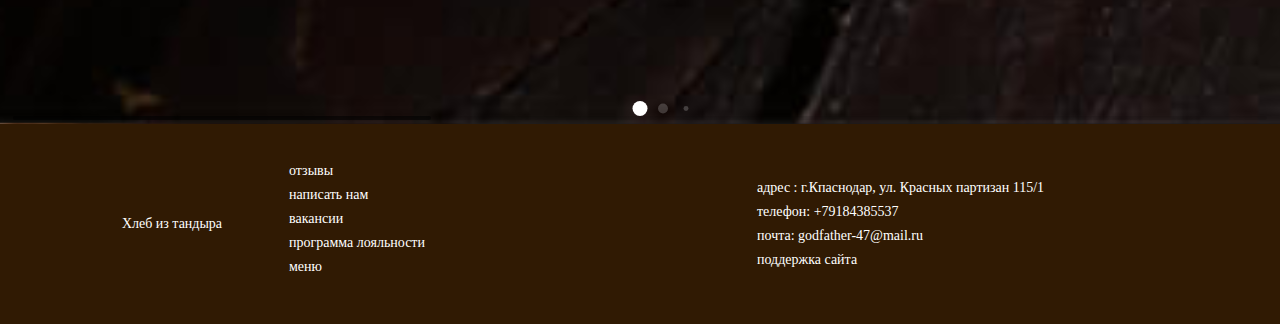
==== commit 376d8720: "cart" ====
--- a/index.html
+++ b/index.html
@@ -2,7 +2,11 @@
 <html lang="ru">
 
 <head>
-	<title>Главная</title>
+	<title>Пекарня "Хлеб из тандыра" в Краснодаре</title>
+	<meta name="description"
+		content="Пекарня 'Хлеб из тандыра' в Краснодаре производит вкуснейшую выпечку. В нашей пекарне выпечка производится только из натуральных ингридиентов">
+	<meta name="keywords"
+		content="Пекарня, хлеб из тандыра, Краснодар, Красных партизан , пекарная краснодар, пекарня красных партизан ">
 	<meta http-equiv="Content-type" content="text/html;charset=UTF-8" />
 	<meta name="format-detection" content="telephone=no">
 	<meta http-equiv="X-UA-Compatible" content="IE=edge">
@@ -34,13 +38,46 @@
 				<nav class="header-right-menu">
 					<ul class="header-right-menu__list">
 
-						<li><a href="#menu" class="header-right-menu__link">меню</a></li>
-						<li><a href="#" class="header-right-menu__link">акции</a></li>
-						<li><a href="#" class="header-right-menu__link active">контакты</a></li>
-						<li><a href="#" class="header-right-menu__link">о нас</a></li>
-						<li><a href="#" class="header-right-menu__link">отзывы</a></li>
-
+						<li><a data-goto=".menu" href="#" class="header-right-menu__link">меню</a></li>
+						<li><a data-goto=".promo" href="#" class="header-right-menu__link">акции</a></li>
+						<li><a data-goto=".contact" href="#" class="header-right-menu__link active">контакты</a></li>
+						<li><a data-goto=".about" href="#" class="header-right-menu__link">о нас</a></li>
+						<li><a data-goto="" href="#" class="header-right-menu__link">отзывы</a></li>
 					</ul>
+					<div class="header-right-menu__cart cart" tabindex="0">
+						<div class="cart__text">
+							Корзина
+							<span class="cart__quantity">0</span>
+						</div>
+						<div class="cart-content">
+							<ul class="cart-content__list" data-simplebar>
+								<!--<li class="cart-content__item">
+									<article class="cart-content__product cart-product">
+										<img src="/img/section-menu/slider/03.jpg" alt="Хачапури" class="cart-product__img">
+										<div class="cart-product__text">
+											<h3 class="cart-product__title">Хачапури с адыгейскм сыром и сулугуни</h3>
+											<span class="cart-product__price"> 86 р</span>
+										</div>
+										<div class="cart-product__amount">
+											<div class="cart-product__btns">
+												<button class="cart-product__plus"></button>
+												<button class="cart-product__minus"></button>
+											</div>
+											<span class="cart-product__count"> 1</span>
+										</div>
+										<button class="cart-product__delete" aria-label="Удалить товар"></button>
+									</article>
+								</li>-->
+							</ul>
+							<div class="cart-content__bottom">
+								<div class="cart-content__fullprice">
+									<span>Итого:</span>
+									<span class="fullprice">1560</span>
+								</div>
+								<button class="cart-content__btn btn">Отправить заказ</button>
+							</div>
+						</div>
+					</div>
 				</nav>
 			</div>
 		</div>
@@ -77,7 +114,7 @@
 			</div>
 			<div class="mainblock__image ibg"><img src="/img/section-main/bg.jpg" alt="#"></div>
 		</div>
-		<section id="menu" class="menu">
+		<section class="menu">
 			<div class="menublock">
 				<div class="container">
 					<div class="menublock__top">
@@ -105,7 +142,17 @@
 												<div class="column-item__image">
 													<img src="/img/section-menu/slider/01.jpg" alt="">
 												</div>
-
+												<div class="product__props">
+													<span class="product__rating">
+														<svg width="16" height="15" viewBox="0 0 16 15" fill="none"
+															xmlns="http://www.w3.org/2000/svg">
+															<path
+																d="M7.04894 0.92705C7.3483 0.00573924 8.6517 0.00573965 8.95106 0.92705L10.0206 4.21885C10.1545 4.63087 10.5385 4.90983 10.9717 4.90983H14.4329C15.4016 4.90983 15.8044 6.14945 15.0207 6.71885L12.2205 8.75329C11.87 9.00793 11.7234 9.4593 11.8572 9.87132L12.9268 13.1631C13.2261 14.0844 12.1717 14.8506 11.388 14.2812L8.58779 12.2467C8.2373 11.9921 7.7627 11.9921 7.41221 12.2467L4.61204 14.2812C3.82833 14.8506 2.77385 14.0844 3.0732 13.1631L4.14277 9.87132C4.27665 9.4593 4.12999 9.00793 3.7795 8.75329L0.979333 6.71885C0.195619 6.14945 0.598395 4.90983 1.56712 4.90983H5.02832C5.46154 4.90983 5.8455 4.63087 5.97937 4.21885L7.04894 0.92705Z" />
+														</svg>
+														4,5
+													</span>
+													<span class="product__testimonials">83 отзыва</span>
+												</div>
 												<div class="column-item__spoller ">
 													<div class="spoller__title">Состав</div>
 													<div class="spoller__text">Lorem ipsum dolor sit amet consectetur adipisicing elit. Soluta
@@ -114,18 +161,30 @@
 													</div>
 
 												</div>
-												<div class="column-item__button ">
-													<a href="#" class="row-menublock__link">В корзину</a>
-												</div>
-											</div>
-										</div>
-										<div class="menublock__column ">
-											<div class="column-item">
-												<div class="column-item__title">
-													Хачапури с сулугуни и брынзой
-												</div>
-												<div class="column-item__image">
-													<img src="/img/section-menu/slider/01.jpg" alt="">
+												<div class="column-item__price">96 ₽</div>
+												<button class="column-item__button  ">
+													<a href="#">Добавить в корзину</a>
+												</button>
+											</div>
+										</div>
+										<div class="menublock__column ">
+											<div class="column-item">
+												<div class="column-item__title">
+													Хачапури с сулугуни и брынзой
+												</div>
+												<div class="column-item__image">
+													<img src="/img/section-menu/slider/01.jpg" alt="">
+												</div>
+												<div class="product__props">
+													<span class="product__rating">
+														<svg width="16" height="15" viewBox="0 0 16 15" fill="none"
+															xmlns="http://www.w3.org/2000/svg">
+															<path
+																d="M7.04894 0.92705C7.3483 0.00573924 8.6517 0.00573965 8.95106 0.92705L10.0206 4.21885C10.1545 4.63087 10.5385 4.90983 10.9717 4.90983H14.4329C15.4016 4.90983 15.8044 6.14945 15.0207 6.71885L12.2205 8.75329C11.87 9.00793 11.7234 9.4593 11.8572 9.87132L12.9268 13.1631C13.2261 14.0844 12.1717 14.8506 11.388 14.2812L8.58779 12.2467C8.2373 11.9921 7.7627 11.9921 7.41221 12.2467L4.61204 14.2812C3.82833 14.8506 2.77385 14.0844 3.0732 13.1631L4.14277 9.87132C4.27665 9.4593 4.12999 9.00793 3.7795 8.75329L0.979333 6.71885C0.195619 6.14945 0.598395 4.90983 1.56712 4.90983H5.02832C5.46154 4.90983 5.8455 4.63087 5.97937 4.21885L7.04894 0.92705Z" />
+														</svg>
+														4,5
+													</span>
+													<span class="product__testimonials">83 отзыва</span>
 												</div>
 												<div class="column-item__spoller ">
 													<div class="spoller__title">Состав</div>
@@ -135,152 +194,734 @@
 													</div>
 
 												</div>
-												<div class="column-item__button ">
-													<a href="#" class="row-menublock__link">В корзину</a>
-												</div>
-											</div>
-										</div>
-										<div class="menublock__column ">
-											<div class="column-item">
-												<div class="column-item__title">
-													Хачапури с сулугуни и брынзой
-												</div>
-												<div class="column-item__image">
-													<img src="/img/section-menu/slider/01.jpg" alt="">
-												</div>
-												<div class="column-item__text">Lorem ipsum dolor sit amet consectetur adipisicing elit. Soluta
-													ex officiis magni, repellat deserunt vel accusamus! Distinctio odit suscipit quo quaerat
-													doloremque modi cupiditate, repellendus hic eveniet quidem autem ducimus.
-												</div>
-												<div class="column-item__spoler">
-
-												</div>
-												<div class="column-item__button ">
-													<a href="#" class="row-menublock__link">В корзину</a>
-												</div>
-											</div>
-										</div>
-										<div class="menublock__column ">
-											<div class="column-item">
-												<div class="column-item__title">
-													Хачапури с сулугуни и брынзой
-												</div>
-												<div class="column-item__image">
-													<img src="/img/section-menu/slider/01.jpg" alt="">
-												</div>
-												<div class="column-item__text">Lorem ipsum dolor sit amet consectetur adipisicing elit. Soluta
-													ex officiis magni, repellat deserunt vel accusamus! Distinctio odit suscipit quo quaerat
-													doloremque modi cupiditate, repellendus hic eveniet quidem autem ducimus.
-												</div>
-												<div class="column-item__spoler">
-
-												</div>
-												<div class="column-item__button ">
-													<a href="#" class="row-menublock__link">В корзину</a>
-												</div>
-											</div>
-										</div>
-										<div class="menublock__column ">
-											<div class="column-item">
-												<div class="column-item__title">
-													Хачапури с сулугуни и брынзой
-												</div>
-												<div class="column-item__image">
-													<img src="/img/section-menu/slider/01.jpg" alt="">
-												</div>
-												<div class="column-item__text">Lorem ipsum dolor sit amet consectetur adipisicing elit. Soluta
-													ex officiis magni, repellat deserunt vel accusamus! Distinctio odit suscipit quo quaerat
-													doloremque modi cupiditate, repellendus hic eveniet quidem autem ducimus.
-												</div>
-												<div class="column-item__spoler">
-
-												</div>
-												<div class="column-item__button ">
-													<a href="#" class="row-menublock__link">В корзину</a>
-												</div>
-											</div>
-										</div>
-										<div class="menublock__column ">
-											<div class="column-item">
-												<div class="column-item__title">
-													Хачапури с сулугуни и брынзой
-												</div>
-												<div class="column-item__image">
-													<img src="/img/section-menu/slider/01.jpg" alt="">
-												</div>
-												<div class="column-item__text">Lorem ipsum dolor sit amet consectetur adipisicing elit. Soluta
-													ex officiis magni, repellat deserunt vel accusamus! Distinctio odit suscipit quo quaerat
-													doloremque modi cupiditate, repellendus hic eveniet quidem autem ducimus.
-												</div>
-												<div class="column-item__spoler">
-
-												</div>
-												<div class="column-item__button ">
-													<a href="#" class="row-menublock__link">В корзину</a>
-												</div>
-											</div>
-										</div>
-										<div class="menublock__column ">
-											<div class="column-item">
-												<div class="column-item__title">
-													Хачапури с сулугуни и брынзой
-												</div>
-												<div class="column-item__image">
-													<img src="/img/section-menu/slider/01.jpg" alt="">
-												</div>
-												<div class="column-item__text">Lorem ipsum dolor sit amet consectetur adipisicing elit. Soluta
-													ex officiis magni, repellat deserunt vel accusamus! Distinctio odit suscipit quo quaerat
-													doloremque modi cupiditate, repellendus hic eveniet quidem autem ducimus.
-												</div>
-												<div class="column-item__spoler">
-
-												</div>
-												<div class="column-item__button ">
-													<a href="#" class="row-menublock__link">В корзину</a>
-												</div>
+												<div class="column-item__price">96 ₽</div>
+												<button class="column-item__button ">
+													<a href="#">Добавить в корзину</a>
+												</button>
+											</div>
+										</div>
+										<div class="menublock__column ">
+											<div class="column-item">
+												<div class="column-item__title">
+													Хачапури с сулугуни и брынзой
+												</div>
+												<div class="column-item__image">
+													<img src="/img/section-menu/slider/01.jpg" alt="">
+												</div>
+												<div class="product__props">
+													<span class="product__rating">
+														<svg width="16" height="15" viewBox="0 0 16 15" fill="none"
+															xmlns="http://www.w3.org/2000/svg">
+															<path
+																d="M7.04894 0.92705C7.3483 0.00573924 8.6517 0.00573965 8.95106 0.92705L10.0206 4.21885C10.1545 4.63087 10.5385 4.90983 10.9717 4.90983H14.4329C15.4016 4.90983 15.8044 6.14945 15.0207 6.71885L12.2205 8.75329C11.87 9.00793 11.7234 9.4593 11.8572 9.87132L12.9268 13.1631C13.2261 14.0844 12.1717 14.8506 11.388 14.2812L8.58779 12.2467C8.2373 11.9921 7.7627 11.9921 7.41221 12.2467L4.61204 14.2812C3.82833 14.8506 2.77385 14.0844 3.0732 13.1631L4.14277 9.87132C4.27665 9.4593 4.12999 9.00793 3.7795 8.75329L0.979333 6.71885C0.195619 6.14945 0.598395 4.90983 1.56712 4.90983H5.02832C5.46154 4.90983 5.8455 4.63087 5.97937 4.21885L7.04894 0.92705Z" />
+														</svg>
+														4,5
+													</span>
+													<span class="product__testimonials">83 отзыва</span>
+												</div>
+												<div class="column-item__spoller ">
+													<div class="spoller__title">Состав</div>
+													<div class="spoller__text">Lorem ipsum dolor sit amet consectetur adipisicing elit. Soluta
+														ex officiis magni, repellat deserunt vel accusamus! Distinctio odit suscipit quo quaerat
+														doloremque modi cupiditate, repellendus hic eveniet quidem autem ducimus.
+													</div>
+
+												</div>
+												<div class="column-item__price">96 ₽</div>
+												<button class="column-item__button ">
+													<a href="#">Добавить в корзину</a>
+												</button>
+											</div>
+										</div>
+										<div class="menublock__column ">
+											<div class="column-item">
+												<div class="column-item__title">
+													Хачапури с сулугуни и брынзой
+												</div>
+												<div class="column-item__image">
+													<img src="/img/section-menu/slider/01.jpg" alt="">
+												</div>
+												<div class="product__props">
+													<span class="product__rating">
+														<svg width="16" height="15" viewBox="0 0 16 15" fill="none"
+															xmlns="http://www.w3.org/2000/svg">
+															<path
+																d="M7.04894 0.92705C7.3483 0.00573924 8.6517 0.00573965 8.95106 0.92705L10.0206 4.21885C10.1545 4.63087 10.5385 4.90983 10.9717 4.90983H14.4329C15.4016 4.90983 15.8044 6.14945 15.0207 6.71885L12.2205 8.75329C11.87 9.00793 11.7234 9.4593 11.8572 9.87132L12.9268 13.1631C13.2261 14.0844 12.1717 14.8506 11.388 14.2812L8.58779 12.2467C8.2373 11.9921 7.7627 11.9921 7.41221 12.2467L4.61204 14.2812C3.82833 14.8506 2.77385 14.0844 3.0732 13.1631L4.14277 9.87132C4.27665 9.4593 4.12999 9.00793 3.7795 8.75329L0.979333 6.71885C0.195619 6.14945 0.598395 4.90983 1.56712 4.90983H5.02832C5.46154 4.90983 5.8455 4.63087 5.97937 4.21885L7.04894 0.92705Z" />
+														</svg>
+														4,5
+													</span>
+													<span class="product__testimonials">83 отзыва</span>
+												</div>
+
+												<div class="column-item__spoller">
+													<div class="spoller__title">Состав</div>
+													<div class="spoller__text">Lorem ipsum dolor sit amet consectetur adipisicing elit. Soluta
+														ex officiis magni, repellat deserunt vel accusamus! Distinctio odit suscipit quo quaerat
+														doloremque modi cupiditate, repellendus hic eveniet quidem autem ducimus.
+													</div>
+												</div>
+												<div class="column-item__price">96 ₽</div>
+												<button class="column-item__button ">
+													<a href="#">Добавить в корзину</a>
+												</button>
+											</div>
+										</div>
+										<div class="menublock__column ">
+											<div class="column-item">
+												<div class="column-item__title">
+													Хачапури с сулугуни и брынзой
+												</div>
+												<div class="column-item__image">
+													<img src="/img/section-menu/slider/01.jpg" alt="">
+												</div>
+												<div class="product__props">
+													<span class="product__rating">
+														<svg width="16" height="15" viewBox="0 0 16 15" fill="none"
+															xmlns="http://www.w3.org/2000/svg">
+															<path
+																d="M7.04894 0.92705C7.3483 0.00573924 8.6517 0.00573965 8.95106 0.92705L10.0206 4.21885C10.1545 4.63087 10.5385 4.90983 10.9717 4.90983H14.4329C15.4016 4.90983 15.8044 6.14945 15.0207 6.71885L12.2205 8.75329C11.87 9.00793 11.7234 9.4593 11.8572 9.87132L12.9268 13.1631C13.2261 14.0844 12.1717 14.8506 11.388 14.2812L8.58779 12.2467C8.2373 11.9921 7.7627 11.9921 7.41221 12.2467L4.61204 14.2812C3.82833 14.8506 2.77385 14.0844 3.0732 13.1631L4.14277 9.87132C4.27665 9.4593 4.12999 9.00793 3.7795 8.75329L0.979333 6.71885C0.195619 6.14945 0.598395 4.90983 1.56712 4.90983H5.02832C5.46154 4.90983 5.8455 4.63087 5.97937 4.21885L7.04894 0.92705Z" />
+														</svg>
+														4,5
+													</span>
+													<span class="product__testimonials">83 отзыва</span>
+												</div>
+
+												<div class="column-item__spoller">
+													<div class="spoller__title">Состав</div>
+													<div class="spoller__text">Lorem ipsum dolor sit amet consectetur adipisicing elit. Soluta
+														ex officiis magni, repellat deserunt vel accusamus! Distinctio odit suscipit quo quaerat
+														doloremque modi cupiditate, repellendus hic eveniet quidem autem ducimus.
+													</div>
+												</div>
+												<div class="column-item__price">96 ₽</div>
+												<button class="column-item__button ">
+													<a href="#">Добавить в корзину</a>
+												</button>
+											</div>
+										</div>
+										<div class="menublock__column ">
+											<div class="column-item">
+												<div class="column-item__title">
+													Хачапури с сулугуни и брынзой
+												</div>
+												<div class="column-item__image">
+													<img src="/img/section-menu/slider/01.jpg" alt="">
+												</div>
+												<div class="product__props">
+													<span class="product__rating">
+														<svg width="16" height="15" viewBox="0 0 16 15" fill="none"
+															xmlns="http://www.w3.org/2000/svg">
+															<path
+																d="M7.04894 0.92705C7.3483 0.00573924 8.6517 0.00573965 8.95106 0.92705L10.0206 4.21885C10.1545 4.63087 10.5385 4.90983 10.9717 4.90983H14.4329C15.4016 4.90983 15.8044 6.14945 15.0207 6.71885L12.2205 8.75329C11.87 9.00793 11.7234 9.4593 11.8572 9.87132L12.9268 13.1631C13.2261 14.0844 12.1717 14.8506 11.388 14.2812L8.58779 12.2467C8.2373 11.9921 7.7627 11.9921 7.41221 12.2467L4.61204 14.2812C3.82833 14.8506 2.77385 14.0844 3.0732 13.1631L4.14277 9.87132C4.27665 9.4593 4.12999 9.00793 3.7795 8.75329L0.979333 6.71885C0.195619 6.14945 0.598395 4.90983 1.56712 4.90983H5.02832C5.46154 4.90983 5.8455 4.63087 5.97937 4.21885L7.04894 0.92705Z" />
+														</svg>
+														4,5
+													</span>
+													<span class="product__testimonials">83 отзыва</span>
+												</div>
+
+												<div class="column-item__spoller">
+													<div class="spoller__title">Состав</div>
+													<div class="spoller__text">Lorem ipsum dolor sit amet consectetur adipisicing elit. Soluta
+														ex officiis magni, repellat deserunt vel accusamus! Distinctio odit suscipit quo quaerat
+														doloremque modi cupiditate, repellendus hic eveniet quidem autem ducimus.
+													</div>
+												</div>
+												<div class="column-item__price">96 ₽</div>
+												<button class="column-item__button ">
+													<a href="#">Добавить в корзину</a>
+												</button>
+											</div>
+										</div>
+										<div class="menublock__column ">
+											<div class="column-item">
+												<div class="column-item__title">
+													Хачапури с сулугуни и брынзой
+												</div>
+												<div class="column-item__image">
+													<img src="/img/section-menu/slider/01.jpg" alt="">
+												</div>
+												<div class="product__props">
+													<span class="product__rating">
+														<svg width="16" height="15" viewBox="0 0 16 15" fill="none"
+															xmlns="http://www.w3.org/2000/svg">
+															<path
+																d="M7.04894 0.92705C7.3483 0.00573924 8.6517 0.00573965 8.95106 0.92705L10.0206 4.21885C10.1545 4.63087 10.5385 4.90983 10.9717 4.90983H14.4329C15.4016 4.90983 15.8044 6.14945 15.0207 6.71885L12.2205 8.75329C11.87 9.00793 11.7234 9.4593 11.8572 9.87132L12.9268 13.1631C13.2261 14.0844 12.1717 14.8506 11.388 14.2812L8.58779 12.2467C8.2373 11.9921 7.7627 11.9921 7.41221 12.2467L4.61204 14.2812C3.82833 14.8506 2.77385 14.0844 3.0732 13.1631L4.14277 9.87132C4.27665 9.4593 4.12999 9.00793 3.7795 8.75329L0.979333 6.71885C0.195619 6.14945 0.598395 4.90983 1.56712 4.90983H5.02832C5.46154 4.90983 5.8455 4.63087 5.97937 4.21885L7.04894 0.92705Z" />
+														</svg>
+														4,5
+													</span>
+													<span class="product__testimonials">83 отзыва</span>
+												</div>
+
+												<div class="column-item__spoller">
+													<div class="spoller__title">Состав</div>
+													<div class="spoller__text">Lorem ipsum dolor sit amet consectetur adipisicing elit. Soluta
+														ex officiis magni, repellat deserunt vel accusamus! Distinctio odit suscipit quo quaerat
+														doloremque modi cupiditate, repellendus hic eveniet quidem autem ducimus.
+													</div>
+												</div>
+												<div class="column-item__price">96 ₽</div>
+												<button class="column-item__button ">
+													<a href="#">Добавить в корзину</a>
+												</button>
+											</div>
+										</div>
+										<div class="menublock__column ">
+											<div class="column-item">
+												<div class="column-item__title">
+													Хачапури с сулугуни и брынзой
+												</div>
+												<div class="column-item__image">
+													<img src="/img/section-menu/slider/01.jpg" alt="">
+												</div>
+												<div class="product__props">
+													<span class="product__rating">
+														<svg width="16" height="15" viewBox="0 0 16 15" fill="none"
+															xmlns="http://www.w3.org/2000/svg">
+															<path
+																d="M7.04894 0.92705C7.3483 0.00573924 8.6517 0.00573965 8.95106 0.92705L10.0206 4.21885C10.1545 4.63087 10.5385 4.90983 10.9717 4.90983H14.4329C15.4016 4.90983 15.8044 6.14945 15.0207 6.71885L12.2205 8.75329C11.87 9.00793 11.7234 9.4593 11.8572 9.87132L12.9268 13.1631C13.2261 14.0844 12.1717 14.8506 11.388 14.2812L8.58779 12.2467C8.2373 11.9921 7.7627 11.9921 7.41221 12.2467L4.61204 14.2812C3.82833 14.8506 2.77385 14.0844 3.0732 13.1631L4.14277 9.87132C4.27665 9.4593 4.12999 9.00793 3.7795 8.75329L0.979333 6.71885C0.195619 6.14945 0.598395 4.90983 1.56712 4.90983H5.02832C5.46154 4.90983 5.8455 4.63087 5.97937 4.21885L7.04894 0.92705Z" />
+														</svg>
+														4,5
+													</span>
+													<span class="product__testimonials">83 отзыва</span>
+												</div>
+
+												<div class="column-item__spoller">
+													<div class="spoller__title">Состав</div>
+													<div class="spoller__text">Lorem ipsum dolor sit amet consectetur adipisicing elit. Soluta
+														ex officiis magni, repellat deserunt vel accusamus! Distinctio odit suscipit quo quaerat
+														doloremque modi cupiditate, repellendus hic eveniet quidem autem ducimus.
+													</div>
+												</div>
+												<div class="column-item__price">96 ₽</div>
+												<button class="column-item__button ">
+													<a href="#">Добавить в корзину</a>
+												</button>
 											</div>
 										</div>
 
 									</div>
 								</div>
-
-								<div class="menublock__item tab__item ">TEXT2 Lorem ipsum dolor, sit amet consectetur adipisicing
-									elit.
-									Sunt at
-									aliquam ea fugit, perspiciatis illum minima odit optio cupiditate suscipit facere repudiandae tempora
-									dignissimos quas in cum expedita quisquam dolorem officiis consequatur placeat! Eius dolorum quod quam
-									soluta adipisci molestias voluptate consequuntur quia quas deserunt aperiam ipsa quo, accusantium,
-									beatae delectus. Ducimus nulla adipisci maiores ullam. Unde, consequatur quasi. Eum nihil accusamus
-									nobis beatae magni ea eos tempora aliquid excepturi, omnis sequi rem dolore ad quisquam. Voluptas quas
-									ea itaque nobis a culpa necessitatibus commodi distinctio harum, facilis, ipsam quia quo fuga aliquid
-									molestias ipsum earum sunt, tempore laboriosam tenetur voluptate? Unde reiciendis impedit quis ex
-									ipsa,
-									asperiores dolorem error facilis quam distinctio ipsam nemo placeat inventore dolores minima
-									accusantium
-									aperiam nam et cupiditate architecto ut vero. Aliquid, iusto expedita. Nihil eaque molestias qui minus
-									ipsam distinctio non asperiores libero dicta voluptatum, unde cumque rem saepe, dolorem tempora! Est,
-									non.
+								<div class="menublock__item tab__item ">
+									<div class="menublock__row one">
+										<div class="menublock__column ">
+											<div class="column-item">
+												<div class="column-item__title">
+													Хачапури с сулугуни и брынзой
+												</div>
+												<div class="column-item__image">
+													<img src="/img/section-menu/slider/01.jpg" alt="">
+												</div>
+												<div class="product__props">
+													<span class="product__rating">
+														<svg width="16" height="15" viewBox="0 0 16 15" fill="none"
+															xmlns="http://www.w3.org/2000/svg">
+															<path
+																d="M7.04894 0.92705C7.3483 0.00573924 8.6517 0.00573965 8.95106 0.92705L10.0206 4.21885C10.1545 4.63087 10.5385 4.90983 10.9717 4.90983H14.4329C15.4016 4.90983 15.8044 6.14945 15.0207 6.71885L12.2205 8.75329C11.87 9.00793 11.7234 9.4593 11.8572 9.87132L12.9268 13.1631C13.2261 14.0844 12.1717 14.8506 11.388 14.2812L8.58779 12.2467C8.2373 11.9921 7.7627 11.9921 7.41221 12.2467L4.61204 14.2812C3.82833 14.8506 2.77385 14.0844 3.0732 13.1631L4.14277 9.87132C4.27665 9.4593 4.12999 9.00793 3.7795 8.75329L0.979333 6.71885C0.195619 6.14945 0.598395 4.90983 1.56712 4.90983H5.02832C5.46154 4.90983 5.8455 4.63087 5.97937 4.21885L7.04894 0.92705Z" />
+														</svg>
+														4,5
+													</span>
+													<span class="product__testimonials">83 отзыва</span>
+												</div>
+												<div class="column-item__spoller ">
+													<div class="spoller__title">Состав</div>
+													<div class="spoller__text">Lorem ipsum dolor sit amet consectetur adipisicing elit. Soluta
+														ex officiis magni, repellat deserunt vel accusamus! Distinctio odit suscipit quo quaerat
+														doloremque modi cupiditate, repellendus hic eveniet quidem autem ducimus.
+													</div>
+
+												</div>
+												<button class="column-item__button ">
+													<a href="#">Добавить в корзину</a>
+												</button>
+											</div>
+										</div>
+										<div class="menublock__column ">
+											<div class="column-item">
+												<div class="column-item__title">
+													Хачапури с сулугуни и брынзой
+												</div>
+												<div class="column-item__image">
+													<img src="/img/section-menu/slider/01.jpg" alt="">
+												</div>
+												<div class="product__props">
+													<span class="product__rating">
+														<svg width="16" height="15" viewBox="0 0 16 15" fill="none"
+															xmlns="http://www.w3.org/2000/svg">
+															<path
+																d="M7.04894 0.92705C7.3483 0.00573924 8.6517 0.00573965 8.95106 0.92705L10.0206 4.21885C10.1545 4.63087 10.5385 4.90983 10.9717 4.90983H14.4329C15.4016 4.90983 15.8044 6.14945 15.0207 6.71885L12.2205 8.75329C11.87 9.00793 11.7234 9.4593 11.8572 9.87132L12.9268 13.1631C13.2261 14.0844 12.1717 14.8506 11.388 14.2812L8.58779 12.2467C8.2373 11.9921 7.7627 11.9921 7.41221 12.2467L4.61204 14.2812C3.82833 14.8506 2.77385 14.0844 3.0732 13.1631L4.14277 9.87132C4.27665 9.4593 4.12999 9.00793 3.7795 8.75329L0.979333 6.71885C0.195619 6.14945 0.598395 4.90983 1.56712 4.90983H5.02832C5.46154 4.90983 5.8455 4.63087 5.97937 4.21885L7.04894 0.92705Z" />
+														</svg>
+														4,5
+													</span>
+													<span class="product__testimonials">83 отзыва</span>
+												</div>
+												<div class="column-item__spoller ">
+													<div class="spoller__title">Состав</div>
+													<div class="spoller__text">Lorem ipsum dolor sit amet consectetur adipisicing elit. Soluta
+														ex officiis magni, repellat deserunt vel accusamus! Distinctio odit suscipit quo quaerat
+														doloremque modi cupiditate, repellendus hic eveniet quidem autem ducimus.
+													</div>
+
+												</div>
+												<button class="column-item__button ">
+													<a href="#">Добавить в корзину</a>
+												</button>
+											</div>
+										</div>
+										<div class="menublock__column ">
+											<div class="column-item">
+												<div class="column-item__title">
+													Хачапури с сулугуни и брынзой
+												</div>
+												<div class="column-item__image">
+													<img src="/img/section-menu/slider/01.jpg" alt="">
+												</div>
+												<div class="product__props">
+													<span class="product__rating">
+														<svg width="16" height="15" viewBox="0 0 16 15" fill="none"
+															xmlns="http://www.w3.org/2000/svg">
+															<path
+																d="M7.04894 0.92705C7.3483 0.00573924 8.6517 0.00573965 8.95106 0.92705L10.0206 4.21885C10.1545 4.63087 10.5385 4.90983 10.9717 4.90983H14.4329C15.4016 4.90983 15.8044 6.14945 15.0207 6.71885L12.2205 8.75329C11.87 9.00793 11.7234 9.4593 11.8572 9.87132L12.9268 13.1631C13.2261 14.0844 12.1717 14.8506 11.388 14.2812L8.58779 12.2467C8.2373 11.9921 7.7627 11.9921 7.41221 12.2467L4.61204 14.2812C3.82833 14.8506 2.77385 14.0844 3.0732 13.1631L4.14277 9.87132C4.27665 9.4593 4.12999 9.00793 3.7795 8.75329L0.979333 6.71885C0.195619 6.14945 0.598395 4.90983 1.56712 4.90983H5.02832C5.46154 4.90983 5.8455 4.63087 5.97937 4.21885L7.04894 0.92705Z" />
+														</svg>
+														4,5
+													</span>
+													<span class="product__testimonials">83 отзыва</span>
+												</div>
+
+												<div class="column-item__spoller">
+													<div class="spoller__title">Состав</div>
+													<div class="spoller__text">Lorem ipsum dolor sit amet consectetur adipisicing elit. Soluta
+														ex officiis magni, repellat deserunt vel accusamus! Distinctio odit suscipit quo quaerat
+														doloremque modi cupiditate, repellendus hic eveniet quidem autem ducimus.
+													</div>
+												</div>
+												<button class="column-item__button ">
+													<a href="#">Добавить в корзину</a>
+												</button>
+											</div>
+										</div>
+										<div class="menublock__column ">
+											<div class="column-item">
+												<div class="column-item__title">
+													Хачапури с сулугуни и брынзой
+												</div>
+												<div class="column-item__image">
+													<img src="/img/section-menu/slider/01.jpg" alt="">
+												</div>
+												<div class="product__props">
+													<span class="product__rating">
+														<svg width="16" height="15" viewBox="0 0 16 15" fill="none"
+															xmlns="http://www.w3.org/2000/svg">
+															<path
+																d="M7.04894 0.92705C7.3483 0.00573924 8.6517 0.00573965 8.95106 0.92705L10.0206 4.21885C10.1545 4.63087 10.5385 4.90983 10.9717 4.90983H14.4329C15.4016 4.90983 15.8044 6.14945 15.0207 6.71885L12.2205 8.75329C11.87 9.00793 11.7234 9.4593 11.8572 9.87132L12.9268 13.1631C13.2261 14.0844 12.1717 14.8506 11.388 14.2812L8.58779 12.2467C8.2373 11.9921 7.7627 11.9921 7.41221 12.2467L4.61204 14.2812C3.82833 14.8506 2.77385 14.0844 3.0732 13.1631L4.14277 9.87132C4.27665 9.4593 4.12999 9.00793 3.7795 8.75329L0.979333 6.71885C0.195619 6.14945 0.598395 4.90983 1.56712 4.90983H5.02832C5.46154 4.90983 5.8455 4.63087 5.97937 4.21885L7.04894 0.92705Z" />
+														</svg>
+														4,5
+													</span>
+													<span class="product__testimonials">83 отзыва</span>
+												</div>
+
+												<div class="column-item__spoller">
+													<div class="spoller__title">Состав</div>
+													<div class="spoller__text">Lorem ipsum dolor sit amet consectetur adipisicing elit. Soluta
+														ex officiis magni, repellat deserunt vel accusamus! Distinctio odit suscipit quo quaerat
+														doloremque modi cupiditate, repellendus hic eveniet quidem autem ducimus.
+													</div>
+												</div>
+												<button class="column-item__button ">
+													<a href="#">Добавить в корзину</a>
+												</button>
+											</div>
+										</div>
+										<div class="menublock__column ">
+											<div class="column-item">
+												<div class="column-item__title">
+													Хачапури с сулугуни и брынзой
+												</div>
+												<div class="column-item__image">
+													<img src="/img/section-menu/slider/01.jpg" alt="">
+												</div>
+												<div class="product__props">
+													<span class="product__rating">
+														<svg width="16" height="15" viewBox="0 0 16 15" fill="none"
+															xmlns="http://www.w3.org/2000/svg">
+															<path
+																d="M7.04894 0.92705C7.3483 0.00573924 8.6517 0.00573965 8.95106 0.92705L10.0206 4.21885C10.1545 4.63087 10.5385 4.90983 10.9717 4.90983H14.4329C15.4016 4.90983 15.8044 6.14945 15.0207 6.71885L12.2205 8.75329C11.87 9.00793 11.7234 9.4593 11.8572 9.87132L12.9268 13.1631C13.2261 14.0844 12.1717 14.8506 11.388 14.2812L8.58779 12.2467C8.2373 11.9921 7.7627 11.9921 7.41221 12.2467L4.61204 14.2812C3.82833 14.8506 2.77385 14.0844 3.0732 13.1631L4.14277 9.87132C4.27665 9.4593 4.12999 9.00793 3.7795 8.75329L0.979333 6.71885C0.195619 6.14945 0.598395 4.90983 1.56712 4.90983H5.02832C5.46154 4.90983 5.8455 4.63087 5.97937 4.21885L7.04894 0.92705Z" />
+														</svg>
+														4,5
+													</span>
+													<span class="product__testimonials">83 отзыва</span>
+												</div>
+
+												<div class="column-item__spoller">
+													<div class="spoller__title">Состав</div>
+													<div class="spoller__text">Lorem ipsum dolor sit amet consectetur adipisicing elit. Soluta
+														ex officiis magni, repellat deserunt vel accusamus! Distinctio odit suscipit quo quaerat
+														doloremque modi cupiditate, repellendus hic eveniet quidem autem ducimus.
+													</div>
+												</div>
+												<button class="column-item__button ">
+													<a href="#">Добавить в корзину</a>
+												</button>
+											</div>
+										</div>
+										<div class="menublock__column ">
+											<div class="column-item">
+												<div class="column-item__title">
+													Хачапури с сулугуни и брынзой
+												</div>
+												<div class="column-item__image">
+													<img src="/img/section-menu/slider/01.jpg" alt="">
+												</div>
+												<div class="product__props">
+													<span class="product__rating">
+														<svg width="16" height="15" viewBox="0 0 16 15" fill="none"
+															xmlns="http://www.w3.org/2000/svg">
+															<path
+																d="M7.04894 0.92705C7.3483 0.00573924 8.6517 0.00573965 8.95106 0.92705L10.0206 4.21885C10.1545 4.63087 10.5385 4.90983 10.9717 4.90983H14.4329C15.4016 4.90983 15.8044 6.14945 15.0207 6.71885L12.2205 8.75329C11.87 9.00793 11.7234 9.4593 11.8572 9.87132L12.9268 13.1631C13.2261 14.0844 12.1717 14.8506 11.388 14.2812L8.58779 12.2467C8.2373 11.9921 7.7627 11.9921 7.41221 12.2467L4.61204 14.2812C3.82833 14.8506 2.77385 14.0844 3.0732 13.1631L4.14277 9.87132C4.27665 9.4593 4.12999 9.00793 3.7795 8.75329L0.979333 6.71885C0.195619 6.14945 0.598395 4.90983 1.56712 4.90983H5.02832C5.46154 4.90983 5.8455 4.63087 5.97937 4.21885L7.04894 0.92705Z" />
+														</svg>
+														4,5
+													</span>
+													<span class="product__testimonials">83 отзыва</span>
+												</div>
+
+												<div class="column-item__spoller">
+													<div class="spoller__title">Состав</div>
+													<div class="spoller__text">Lorem ipsum dolor sit amet consectetur adipisicing elit. Soluta
+														ex officiis magni, repellat deserunt vel accusamus! Distinctio odit suscipit quo quaerat
+														doloremque modi cupiditate, repellendus hic eveniet quidem autem ducimus.
+													</div>
+												</div>
+												<button class="column-item__button ">
+													<a href="#">Добавить в корзину</a>
+												</button>
+											</div>
+										</div>
+										<div class="menublock__column ">
+											<div class="column-item">
+												<div class="column-item__title">
+													Хачапури с сулугуни и брынзой
+												</div>
+												<div class="column-item__image">
+													<img src="/img/section-menu/slider/01.jpg" alt="">
+												</div>
+												<div class="product__props">
+													<span class="product__rating">
+														<svg width="16" height="15" viewBox="0 0 16 15" fill="none"
+															xmlns="http://www.w3.org/2000/svg">
+															<path
+																d="M7.04894 0.92705C7.3483 0.00573924 8.6517 0.00573965 8.95106 0.92705L10.0206 4.21885C10.1545 4.63087 10.5385 4.90983 10.9717 4.90983H14.4329C15.4016 4.90983 15.8044 6.14945 15.0207 6.71885L12.2205 8.75329C11.87 9.00793 11.7234 9.4593 11.8572 9.87132L12.9268 13.1631C13.2261 14.0844 12.1717 14.8506 11.388 14.2812L8.58779 12.2467C8.2373 11.9921 7.7627 11.9921 7.41221 12.2467L4.61204 14.2812C3.82833 14.8506 2.77385 14.0844 3.0732 13.1631L4.14277 9.87132C4.27665 9.4593 4.12999 9.00793 3.7795 8.75329L0.979333 6.71885C0.195619 6.14945 0.598395 4.90983 1.56712 4.90983H5.02832C5.46154 4.90983 5.8455 4.63087 5.97937 4.21885L7.04894 0.92705Z" />
+														</svg>
+														4,5
+													</span>
+													<span class="product__testimonials">83 отзыва</span>
+												</div>
+
+												<div class="column-item__spoller">
+													<div class="spoller__title">Состав</div>
+													<div class="spoller__text">Lorem ipsum dolor sit amet consectetur adipisicing elit. Soluta
+														ex officiis magni, repellat deserunt vel accusamus! Distinctio odit suscipit quo quaerat
+														doloremque modi cupiditate, repellendus hic eveniet quidem autem ducimus.
+													</div>
+												</div>
+												<button class="column-item__button ">
+													<a href="#">Добавить в корзину</a>
+												</button>
+											</div>
+										</div>
+
+									</div>
 								</div>
-								<div class="menublock__item tab__item">TEXT3 Lorem ipsum dolor sit, amet consectetur adipisicing elit.
-									Quas ipsa
-									iusto neque in velit reiciendis a? Repellat, maiores eligendi? Nesciunt, impedit? Quas porro sunt
-									fugit
-									corrupti corporis. Esse in sapiente corrupti ea hic. Fuga reiciendis labore recusandae officiis
-									officia
-									cupiditate mollitia corporis neque provident nesciunt, blanditiis hic ab assumenda itaque aut, facilis
-									iste debitis quae. Expedita sunt sequi veritatis, unde mollitia odio ullam earum quod libero nostrum,
-									voluptas minima adipisci laudantium ipsam autem temporibus. Laboriosam officiis, minima hic eveniet
-									reprehenderit, sint ex eaque magni, quis asperiores eligendi esse explicabo recusandae! Nesciunt
-									accusantium doloribus corrupti dolorum doloremque deleniti maxime nostrum, eaque commodi fugiat quis
-									libero, illum, voluptatem eveniet quasi tempora accusamus minima. Vero eveniet repellendus culpa non
-									voluptas explicabo ullam deserunt impedit saepe placeat temporibus maxime, doloribus, a excepturi
-									quibusdam iusto accusantium adipisci quisquam nisi quod in et aspernatur molestias! Incidunt molestiae
-									adipisci recusandae voluptatibus, quis voluptas maxime, minus impedit a quisquam quasi nobis, commodi
-									error rerum accusantium dolorum sequi beatae facilis libero eligendi nostrum iste! Illum dolorem
-									numquam
-									expedita eaque sequi nulla inventore optio impedit quam. Iste, sequi neque id aut iure cumque
-									repudiandae odit sed modi voluptate optio, quidem error. Aliquam iure mollitia soluta quo consequatur
-									sed consectetur cupiditate?
+								<div class="menublock__item tab__item  ">
+									<div class="menublock__row one">
+										<div class="menublock__column ">
+											<div class="column-item">
+												<div class="column-item__title">
+													Хачапури с сулугуни и брынзой
+												</div>
+												<div class="column-item__image">
+													<img src="/img/section-menu/slider/01.jpg" alt="">
+												</div>
+												<div class="product__props">
+													<span class="product__rating">
+														<svg width="16" height="15" viewBox="0 0 16 15" fill="none"
+															xmlns="http://www.w3.org/2000/svg">
+															<path
+																d="M7.04894 0.92705C7.3483 0.00573924 8.6517 0.00573965 8.95106 0.92705L10.0206 4.21885C10.1545 4.63087 10.5385 4.90983 10.9717 4.90983H14.4329C15.4016 4.90983 15.8044 6.14945 15.0207 6.71885L12.2205 8.75329C11.87 9.00793 11.7234 9.4593 11.8572 9.87132L12.9268 13.1631C13.2261 14.0844 12.1717 14.8506 11.388 14.2812L8.58779 12.2467C8.2373 11.9921 7.7627 11.9921 7.41221 12.2467L4.61204 14.2812C3.82833 14.8506 2.77385 14.0844 3.0732 13.1631L4.14277 9.87132C4.27665 9.4593 4.12999 9.00793 3.7795 8.75329L0.979333 6.71885C0.195619 6.14945 0.598395 4.90983 1.56712 4.90983H5.02832C5.46154 4.90983 5.8455 4.63087 5.97937 4.21885L7.04894 0.92705Z" />
+														</svg>
+														4,5
+													</span>
+													<span class="product__testimonials">83 отзыва</span>
+												</div>
+												<div class="column-item__spoller ">
+													<div class="spoller__title">Состав</div>
+													<div class="spoller__text">Lorem ipsum dolor sit amet consectetur adipisicing elit. Soluta
+														ex officiis magni, repellat deserunt vel accusamus! Distinctio odit suscipit quo quaerat
+														doloremque modi cupiditate, repellendus hic eveniet quidem autem ducimus.
+													</div>
+
+												</div>
+												<div class="column-item__button ">
+													<a href="#">Добавить в корзину</a>
+												</div>
+											</div>
+										</div>
+										<div class="menublock__column ">
+											<div class="column-item">
+												<div class="column-item__title">
+													Хачапури с сулугуни и брынзой
+												</div>
+												<div class="column-item__image">
+													<img src="/img/section-menu/slider/01.jpg" alt="">
+												</div>
+												<div class="product__props">
+													<span class="product__rating">
+														<svg width="16" height="15" viewBox="0 0 16 15" fill="none"
+															xmlns="http://www.w3.org/2000/svg">
+															<path
+																d="M7.04894 0.92705C7.3483 0.00573924 8.6517 0.00573965 8.95106 0.92705L10.0206 4.21885C10.1545 4.63087 10.5385 4.90983 10.9717 4.90983H14.4329C15.4016 4.90983 15.8044 6.14945 15.0207 6.71885L12.2205 8.75329C11.87 9.00793 11.7234 9.4593 11.8572 9.87132L12.9268 13.1631C13.2261 14.0844 12.1717 14.8506 11.388 14.2812L8.58779 12.2467C8.2373 11.9921 7.7627 11.9921 7.41221 12.2467L4.61204 14.2812C3.82833 14.8506 2.77385 14.0844 3.0732 13.1631L4.14277 9.87132C4.27665 9.4593 4.12999 9.00793 3.7795 8.75329L0.979333 6.71885C0.195619 6.14945 0.598395 4.90983 1.56712 4.90983H5.02832C5.46154 4.90983 5.8455 4.63087 5.97937 4.21885L7.04894 0.92705Z" />
+														</svg>
+														4,5
+													</span>
+													<span class="product__testimonials">83 отзыва</span>
+												</div>
+												<div class="column-item__spoller ">
+													<div class="spoller__title">Состав</div>
+													<div class="spoller__text">Lorem ipsum dolor sit amet consectetur adipisicing elit. Soluta
+														ex officiis magni, repellat deserunt vel accusamus! Distinctio odit suscipit quo quaerat
+														doloremque modi cupiditate, repellendus hic eveniet quidem autem ducimus.
+													</div>
+
+												</div>
+												<div class="column-item__button ">
+													<a href="#">Добавить в корзину</a>
+												</div>
+											</div>
+										</div>
+										<div class="menublock__column ">
+											<div class="column-item">
+												<div class="column-item__title">
+													Хачапури с сулугуни и брынзой
+												</div>
+												<div class="column-item__image">
+													<img src="/img/section-menu/slider/01.jpg" alt="">
+												</div>
+												<div class="product__props">
+													<span class="product__rating">
+														<svg width="16" height="15" viewBox="0 0 16 15" fill="none"
+															xmlns="http://www.w3.org/2000/svg">
+															<path
+																d="M7.04894 0.92705C7.3483 0.00573924 8.6517 0.00573965 8.95106 0.92705L10.0206 4.21885C10.1545 4.63087 10.5385 4.90983 10.9717 4.90983H14.4329C15.4016 4.90983 15.8044 6.14945 15.0207 6.71885L12.2205 8.75329C11.87 9.00793 11.7234 9.4593 11.8572 9.87132L12.9268 13.1631C13.2261 14.0844 12.1717 14.8506 11.388 14.2812L8.58779 12.2467C8.2373 11.9921 7.7627 11.9921 7.41221 12.2467L4.61204 14.2812C3.82833 14.8506 2.77385 14.0844 3.0732 13.1631L4.14277 9.87132C4.27665 9.4593 4.12999 9.00793 3.7795 8.75329L0.979333 6.71885C0.195619 6.14945 0.598395 4.90983 1.56712 4.90983H5.02832C5.46154 4.90983 5.8455 4.63087 5.97937 4.21885L7.04894 0.92705Z" />
+														</svg>
+														4,5
+													</span>
+													<span class="product__testimonials">83 отзыва</span>
+												</div>
+												<div class="column-item__spoller ">
+													<div class="spoller__title">Состав</div>
+													<div class="spoller__text">Lorem ipsum dolor sit amet consectetur adipisicing elit. Soluta
+														ex officiis magni, repellat deserunt vel accusamus! Distinctio odit suscipit quo quaerat
+														doloremque modi cupiditate, repellendus hic eveniet quidem autem ducimus.
+													</div>
+
+												</div>
+												<div class="column-item__button ">
+													<a href="#">Добавить в корзину</a>
+												</div>
+											</div>
+										</div>
+										<div class="menublock__column ">
+											<div class="column-item">
+												<div class="column-item__title">
+													Хачапури с сулугуни и брынзой
+												</div>
+												<div class="column-item__image">
+													<img src="/img/section-menu/slider/01.jpg" alt="">
+												</div>
+												<div class="product__props">
+													<span class="product__rating">
+														<svg width="16" height="15" viewBox="0 0 16 15" fill="none"
+															xmlns="http://www.w3.org/2000/svg">
+															<path
+																d="M7.04894 0.92705C7.3483 0.00573924 8.6517 0.00573965 8.95106 0.92705L10.0206 4.21885C10.1545 4.63087 10.5385 4.90983 10.9717 4.90983H14.4329C15.4016 4.90983 15.8044 6.14945 15.0207 6.71885L12.2205 8.75329C11.87 9.00793 11.7234 9.4593 11.8572 9.87132L12.9268 13.1631C13.2261 14.0844 12.1717 14.8506 11.388 14.2812L8.58779 12.2467C8.2373 11.9921 7.7627 11.9921 7.41221 12.2467L4.61204 14.2812C3.82833 14.8506 2.77385 14.0844 3.0732 13.1631L4.14277 9.87132C4.27665 9.4593 4.12999 9.00793 3.7795 8.75329L0.979333 6.71885C0.195619 6.14945 0.598395 4.90983 1.56712 4.90983H5.02832C5.46154 4.90983 5.8455 4.63087 5.97937 4.21885L7.04894 0.92705Z" />
+														</svg>
+														4,5
+													</span>
+													<span class="product__testimonials">83 отзыва</span>
+												</div>
+												<div class="column-item__spoller ">
+													<div class="spoller__title">Состав</div>
+													<div class="spoller__text">Lorem ipsum dolor sit amet consectetur adipisicing elit. Soluta
+														ex officiis magni, repellat deserunt vel accusamus! Distinctio odit suscipit quo quaerat
+														doloremque modi cupiditate, repellendus hic eveniet quidem autem ducimus.
+													</div>
+
+												</div>
+												<div class="column-item__button ">
+													<a href="#">Добавить в корзину</a>
+												</div>
+											</div>
+										</div>
+										<div class="menublock__column ">
+											<div class="column-item">
+												<div class="column-item__title">
+													Хачапури с сулугуни и брынзой
+												</div>
+												<div class="column-item__image">
+													<img src="/img/section-menu/slider/01.jpg" alt="">
+												</div>
+												<div class="product__props">
+													<span class="product__rating">
+														<svg width="16" height="15" viewBox="0 0 16 15" fill="none"
+															xmlns="http://www.w3.org/2000/svg">
+															<path
+																d="M7.04894 0.92705C7.3483 0.00573924 8.6517 0.00573965 8.95106 0.92705L10.0206 4.21885C10.1545 4.63087 10.5385 4.90983 10.9717 4.90983H14.4329C15.4016 4.90983 15.8044 6.14945 15.0207 6.71885L12.2205 8.75329C11.87 9.00793 11.7234 9.4593 11.8572 9.87132L12.9268 13.1631C13.2261 14.0844 12.1717 14.8506 11.388 14.2812L8.58779 12.2467C8.2373 11.9921 7.7627 11.9921 7.41221 12.2467L4.61204 14.2812C3.82833 14.8506 2.77385 14.0844 3.0732 13.1631L4.14277 9.87132C4.27665 9.4593 4.12999 9.00793 3.7795 8.75329L0.979333 6.71885C0.195619 6.14945 0.598395 4.90983 1.56712 4.90983H5.02832C5.46154 4.90983 5.8455 4.63087 5.97937 4.21885L7.04894 0.92705Z" />
+														</svg>
+														4,5
+													</span>
+													<span class="product__testimonials">83 отзыва</span>
+												</div>
+
+												<div class="column-item__spoller">
+													<div class="spoller__title">Состав</div>
+													<div class="spoller__text">Lorem ipsum dolor sit amet consectetur adipisicing elit. Soluta
+														ex officiis magni, repellat deserunt vel accusamus! Distinctio odit suscipit quo quaerat
+														doloremque modi cupiditate, repellendus hic eveniet quidem autem ducimus.
+													</div>
+												</div>
+												<div class="column-item__button ">
+													<a href="#">Добавить в корзину</a>
+												</div>
+											</div>
+										</div>
+										<div class="menublock__column ">
+											<div class="column-item">
+												<div class="column-item__title">
+													Хачапури с сулугуни и брынзой
+												</div>
+												<div class="column-item__image">
+													<img src="/img/section-menu/slider/01.jpg" alt="">
+												</div>
+												<div class="product__props">
+													<span class="product__rating">
+														<svg width="16" height="15" viewBox="0 0 16 15" fill="none"
+															xmlns="http://www.w3.org/2000/svg">
+															<path
+																d="M7.04894 0.92705C7.3483 0.00573924 8.6517 0.00573965 8.95106 0.92705L10.0206 4.21885C10.1545 4.63087 10.5385 4.90983 10.9717 4.90983H14.4329C15.4016 4.90983 15.8044 6.14945 15.0207 6.71885L12.2205 8.75329C11.87 9.00793 11.7234 9.4593 11.8572 9.87132L12.9268 13.1631C13.2261 14.0844 12.1717 14.8506 11.388 14.2812L8.58779 12.2467C8.2373 11.9921 7.7627 11.9921 7.41221 12.2467L4.61204 14.2812C3.82833 14.8506 2.77385 14.0844 3.0732 13.1631L4.14277 9.87132C4.27665 9.4593 4.12999 9.00793 3.7795 8.75329L0.979333 6.71885C0.195619 6.14945 0.598395 4.90983 1.56712 4.90983H5.02832C5.46154 4.90983 5.8455 4.63087 5.97937 4.21885L7.04894 0.92705Z" />
+														</svg>
+														4,5
+													</span>
+													<span class="product__testimonials">83 отзыва</span>
+												</div>
+
+												<div class="column-item__spoller">
+													<div class="spoller__title">Состав</div>
+													<div class="spoller__text">Lorem ipsum dolor sit amet consectetur adipisicing elit. Soluta
+														ex officiis magni, repellat deserunt vel accusamus! Distinctio odit suscipit quo quaerat
+														doloremque modi cupiditate, repellendus hic eveniet quidem autem ducimus.
+													</div>
+												</div>
+												<div class="column-item__button ">
+													<a href="#">Добавить в корзину</a>
+												</div>
+											</div>
+										</div>
+										<div class="menublock__column ">
+											<div class="column-item">
+												<div class="column-item__title">
+													Хачапури с сулугуни и брынзой
+												</div>
+												<div class="column-item__image">
+													<img src="/img/section-menu/slider/01.jpg" alt="">
+												</div>
+												<div class="product__props">
+													<span class="product__rating">
+														<svg width="16" height="15" viewBox="0 0 16 15" fill="none"
+															xmlns="http://www.w3.org/2000/svg">
+															<path
+																d="M7.04894 0.92705C7.3483 0.00573924 8.6517 0.00573965 8.95106 0.92705L10.0206 4.21885C10.1545 4.63087 10.5385 4.90983 10.9717 4.90983H14.4329C15.4016 4.90983 15.8044 6.14945 15.0207 6.71885L12.2205 8.75329C11.87 9.00793 11.7234 9.4593 11.8572 9.87132L12.9268 13.1631C13.2261 14.0844 12.1717 14.8506 11.388 14.2812L8.58779 12.2467C8.2373 11.9921 7.7627 11.9921 7.41221 12.2467L4.61204 14.2812C3.82833 14.8506 2.77385 14.0844 3.0732 13.1631L4.14277 9.87132C4.27665 9.4593 4.12999 9.00793 3.7795 8.75329L0.979333 6.71885C0.195619 6.14945 0.598395 4.90983 1.56712 4.90983H5.02832C5.46154 4.90983 5.8455 4.63087 5.97937 4.21885L7.04894 0.92705Z" />
+														</svg>
+														4,5
+													</span>
+													<span class="product__testimonials">83 отзыва</span>
+												</div>
+
+												<div class="column-item__spoller">
+													<div class="spoller__title">Состав</div>
+													<div class="spoller__text">Lorem ipsum dolor sit amet consectetur adipisicing elit. Soluta
+														ex officiis magni, repellat deserunt vel accusamus! Distinctio odit suscipit quo quaerat
+														doloremque modi cupiditate, repellendus hic eveniet quidem autem ducimus.
+													</div>
+												</div>
+												<div class="column-item__button ">
+													<a href="#">Добавить в корзину</a>
+												</div>
+											</div>
+										</div>
+										<div class="menublock__column ">
+											<div class="column-item">
+												<div class="column-item__title">
+													Хачапури с сулугуни и брынзой
+												</div>
+												<div class="column-item__image">
+													<img src="/img/section-menu/slider/01.jpg" alt="">
+												</div>
+												<div class="product__props">
+													<span class="product__rating">
+														<svg width="16" height="15" viewBox="0 0 16 15" fill="none"
+															xmlns="http://www.w3.org/2000/svg">
+															<path
+																d="M7.04894 0.92705C7.3483 0.00573924 8.6517 0.00573965 8.95106 0.92705L10.0206 4.21885C10.1545 4.63087 10.5385 4.90983 10.9717 4.90983H14.4329C15.4016 4.90983 15.8044 6.14945 15.0207 6.71885L12.2205 8.75329C11.87 9.00793 11.7234 9.4593 11.8572 9.87132L12.9268 13.1631C13.2261 14.0844 12.1717 14.8506 11.388 14.2812L8.58779 12.2467C8.2373 11.9921 7.7627 11.9921 7.41221 12.2467L4.61204 14.2812C3.82833 14.8506 2.77385 14.0844 3.0732 13.1631L4.14277 9.87132C4.27665 9.4593 4.12999 9.00793 3.7795 8.75329L0.979333 6.71885C0.195619 6.14945 0.598395 4.90983 1.56712 4.90983H5.02832C5.46154 4.90983 5.8455 4.63087 5.97937 4.21885L7.04894 0.92705Z" />
+														</svg>
+														4,5
+													</span>
+													<span class="product__testimonials">83 отзыва</span>
+												</div>
+
+												<div class="column-item__spoller">
+													<div class="spoller__title">Состав</div>
+													<div class="spoller__text">Lorem ipsum dolor sit amet consectetur adipisicing elit. Soluta
+														ex officiis magni, repellat deserunt vel accusamus! Distinctio odit suscipit quo quaerat
+														doloremque modi cupiditate, repellendus hic eveniet quidem autem ducimus.
+													</div>
+												</div>
+												<div class="column-item__button ">
+													<a href="#">Добавить в корзину</a>
+												</div>
+											</div>
+										</div>
+										<div class="menublock__column ">
+											<div class="column-item">
+												<div class="column-item__title">
+													Хачапури с сулугуни и брынзой
+												</div>
+												<div class="column-item__image">
+													<img src="/img/section-menu/slider/01.jpg" alt="">
+												</div>
+												<div class="product__props">
+													<span class="product__rating">
+														<svg width="16" height="15" viewBox="0 0 16 15" fill="none"
+															xmlns="http://www.w3.org/2000/svg">
+															<path
+																d="M7.04894 0.92705C7.3483 0.00573924 8.6517 0.00573965 8.95106 0.92705L10.0206 4.21885C10.1545 4.63087 10.5385 4.90983 10.9717 4.90983H14.4329C15.4016 4.90983 15.8044 6.14945 15.0207 6.71885L12.2205 8.75329C11.87 9.00793 11.7234 9.4593 11.8572 9.87132L12.9268 13.1631C13.2261 14.0844 12.1717 14.8506 11.388 14.2812L8.58779 12.2467C8.2373 11.9921 7.7627 11.9921 7.41221 12.2467L4.61204 14.2812C3.82833 14.8506 2.77385 14.0844 3.0732 13.1631L4.14277 9.87132C4.27665 9.4593 4.12999 9.00793 3.7795 8.75329L0.979333 6.71885C0.195619 6.14945 0.598395 4.90983 1.56712 4.90983H5.02832C5.46154 4.90983 5.8455 4.63087 5.97937 4.21885L7.04894 0.92705Z" />
+														</svg>
+														4,5
+													</span>
+													<span class="product__testimonials">83 отзыва</span>
+												</div>
+
+												<div class="column-item__spoller">
+													<div class="spoller__title">Состав</div>
+													<div class="spoller__text">Lorem ipsum dolor sit amet consectetur adipisicing elit. Soluta
+														ex officiis magni, repellat deserunt vel accusamus! Distinctio odit suscipit quo quaerat
+														doloremque modi cupiditate, repellendus hic eveniet quidem autem ducimus.
+													</div>
+												</div>
+												<div class="column-item__button ">
+													<a href="#">Добавить в корзину</a>
+												</div>
+											</div>
+										</div>
+
+									</div>
 								</div>
 							</div>
 						</div>
--- a/css/style.css
+++ b/css/style.css
@@ -510,17 +510,15 @@
   position: relative;
 }
 .tab__item {
-  -webkit-transform: translate(-150%, 0%);
-      -ms-transform: translate(-150%, 0%);
-          transform: translate(-150%, 0%);
+  display: none;
 }
 .tab__item.active {
-  -webkit-transform: translate(0%, 0%);
-      -ms-transform: translate(0%, 0%);
-          transform: translate(0%, 0%);
-  -webkit-transition: 0.5s ease;
-  -o-transition: 0.5s ease;
-  transition: 0.5s ease;
+  -webkit-transition: -webkit-transform 0.5s ease;
+  transition: -webkit-transform 0.5s ease;
+  -o-transition: transform 0.5s ease;
+  transition: transform 0.5s ease;
+  transition: transform 0.5s ease, -webkit-transform 0.5s ease;
+  display: block;
 }
 
 .mirror {
@@ -583,7 +581,7 @@
   max-height: 160px;
   background-color: #301a03;
   opacity: 0.9;
-  padding: 10px 0;
+  padding: 5px 0;
 }
 @media (max-height: 350px) {
   header {
@@ -621,7 +619,7 @@
   margin: 0 0 5px 0;
 }
 .header-left-logo__img img {
-  width: 70px;
+  width: 60px;
 }
 @media (max-width: 650.98px) {
   .header-left-logo__img img {
@@ -659,11 +657,22 @@
   }
 }
 
+.header-right-menu {
+  display: -webkit-box;
+  display: -ms-flexbox;
+  display: flex;
+  font-size: 0;
+  -webkit-box-align: center;
+      -ms-flex-align: center;
+          align-items: center;
+}
+
 .header-right-menu__list {
   display: -webkit-box;
   display: -ms-flexbox;
   display: flex;
   font-size: 0;
+  margin-right: 20px;
 }
 .header-right-menu__list li {
   margin: 0 20px 0 0;
@@ -687,7 +696,7 @@
   color: white;
   text-transform: uppercase;
   font-family: "montserrat";
-  font-size: 16px;
+  font-size: 12px;
 }
 .header-right-menu__link:hover {
   -webkit-transition: all 0.6s ease 0s;
@@ -768,6 +777,446 @@
     left: 0;
   }
 }
+.cart {
+  position: relative;
+  padding: 45px 10px;
+  margin: -5px 0;
+  -webkit-transition: background-color 0.5s ease;
+  -o-transition: background-color 0.5s ease;
+  transition: background-color 0.5s ease;
+}
+.cart__text {
+  color: white;
+  text-transform: uppercase;
+  font-family: "montserrat";
+  font-size: 12px;
+}
+.cart__quantity {
+  position: absolute;
+  right: -2px;
+  top: 37%;
+  -webkit-transform: translateY(-50%);
+      -ms-transform: translateY(-50%);
+          transform: translateY(-50%);
+  background-color: #de707b;
+  border-radius: 100%;
+  min-height: 16px;
+  min-width: 16px;
+  display: -webkit-inline-box;
+  display: -ms-inline-flexbox;
+  display: inline-flex;
+  -webkit-box-align: center;
+      -ms-flex-align: center;
+          align-items: center;
+  -webkit-box-pack: center;
+      -ms-flex-pack: center;
+          justify-content: center;
+  font-size: 12px;
+  line-height: 0.9;
+}
+.cart.active:hover {
+  cursor: pointer;
+  background-color: #cd9a2d;
+}
+
+.cart.active:hover .cart-content {
+  opacity: 1;
+  visibility: visible;
+  -webkit-transition: opacity 0.3s, visibility 0.3s;
+  -o-transition: opacity 0.3s, visibility 0.3s;
+  transition: opacity 0.3s, visibility 0.3s;
+}
+
+.cart-content {
+  position: absolute;
+  font-size: 14px;
+  top: 100%;
+  width: 490px;
+  right: 0;
+  cursor: default;
+  background-color: #fff;
+  opacity: 0;
+  visibility: hidden;
+  -webkit-transition: opacity 0.3s, visibility 0.3s;
+  -o-transition: opacity 0.3s, visibility 0.3s;
+  transition: opacity 0.3s, visibility 0.3s;
+}
+.cart-content__list {
+  max-height: 330px;
+}
+.cart-content__bottom {
+  display: -webkit-box;
+  display: -ms-flexbox;
+  display: flex;
+  font-size: 0;
+  font-size: 14px;
+  padding: 10px 20px;
+  -webkit-box-align: center;
+      -ms-flex-align: center;
+          align-items: center;
+  -webkit-box-pack: justify;
+      -ms-flex-pack: justify;
+          justify-content: space-between;
+}
+.cart-content__btn {
+  display: inline-block;
+  height: 40px;
+  max-width: 200px;
+  background-color: #cd9a2d;
+  border-radius: 5px;
+  opacity: 0.8;
+  padding: 0 20px;
+  font-size: 20px;
+  line-height: 40px;
+  font-family: "neucha";
+  color: white;
+  text-align: center;
+  -webkit-transition: background-color 0.5s;
+  -o-transition: background-color 0.5s;
+  transition: background-color 0.5s;
+}
+.cart-content__btn:hover {
+  background-color: #6d4c06;
+}
+
+.cart-product {
+  display: -webkit-box;
+  display: -ms-flexbox;
+  display: flex;
+  font-size: 0;
+  -webkit-box-align: center;
+      -ms-flex-align: center;
+          align-items: center;
+  padding: 12px 20px;
+  font-size: 14px;
+  -webkit-transition: background-color 0.3s;
+  -o-transition: background-color 0.3s;
+  transition: background-color 0.3s;
+}
+.cart-product__img {
+  max-width: 100px;
+  max-height: 100px;
+  -o-object-fit: cover;
+     object-fit: cover;
+  margin-right: 20px;
+}
+.cart-product__text {
+  margin-right: 15px;
+}
+.cart-product__title {
+  width: 220px;
+  margin-bottom: 15px;
+}
+
+.cart-product__amount {
+  display: -webkit-box;
+  display: -ms-flexbox;
+  display: flex;
+  -webkit-box-align: center;
+      -ms-flex-align: center;
+          align-items: center;
+}
+
+.cart-product__btns {
+  display: -webkit-box;
+  display: -ms-flexbox;
+  display: flex;
+  -webkit-box-orient: vertical;
+  -webkit-box-direction: normal;
+      -ms-flex-direction: column;
+          flex-direction: column;
+}
+
+.cart-product__plus {
+  width: 20px;
+  height: 20px;
+  background-image: url("/img/section-main/header/plus.svg");
+  background-color: transparent;
+  background-position: center;
+  background-size: cover;
+  background-repeat: no-repeat;
+}
+
+.cart-product__minus {
+  width: 20px;
+  height: 20px;
+  background-image: url("/img/section-main/header/minus.png");
+  background-color: transparent;
+  background-position: center;
+  background-size: cover;
+  background-repeat: no-repeat;
+}
+
+.cart-product__delete {
+  width: 20px;
+  height: 20px;
+  border: none;
+  background-image: url("/img/section-main/header/trash.svg");
+  background-color: transparent;
+  background-position: center;
+  background-size: cover;
+  background-repeat: no-repeat;
+  margin-left: auto;
+}
+
+.simplebar-track.simplebar-vertical {
+  width: 4px;
+  background: #cd9a2d;
+  border-radius: 5px;
+  margin-top: 20px;
+  height: calc(100% - 40px);
+  right: 5px;
+}
+
+.simplebar-track.simplebar-vertical .simplebar-scrollbar::before {
+  width: 100%;
+  background: #6d4c06;
+  border-radius: 5px;
+  opacity: 1;
+  top: 0;
+  right: 0;
+  left: 0;
+  bottom: 0;
+}
+
+[data-simplebar] {
+  position: relative;
+  -webkit-box-orient: vertical;
+  -webkit-box-direction: normal;
+      -ms-flex-direction: column;
+          flex-direction: column;
+  -ms-flex-wrap: wrap;
+      flex-wrap: wrap;
+  -webkit-box-pack: start;
+      -ms-flex-pack: start;
+          justify-content: flex-start;
+  -ms-flex-line-pack: start;
+      align-content: flex-start;
+  -webkit-box-align: start;
+      -ms-flex-align: start;
+          align-items: flex-start;
+}
+
+.simplebar-wrapper {
+  overflow: hidden;
+  width: inherit;
+  height: inherit;
+  max-width: inherit;
+  max-height: inherit;
+}
+
+.simplebar-mask {
+  direction: inherit;
+  position: absolute;
+  overflow: hidden;
+  padding: 0;
+  margin: 0;
+  left: 0;
+  top: 0;
+  bottom: 0;
+  right: 0;
+  width: auto !important;
+  height: auto !important;
+  z-index: 0;
+}
+
+.simplebar-offset {
+  direction: inherit !important;
+  -webkit-box-sizing: inherit !important;
+          box-sizing: inherit !important;
+  resize: none !important;
+  position: absolute;
+  top: 0;
+  left: 0;
+  bottom: 0;
+  right: 0;
+  padding: 0;
+  margin: 0;
+  -webkit-overflow-scrolling: touch;
+}
+
+.simplebar-content-wrapper {
+  direction: inherit;
+  -webkit-box-sizing: border-box !important;
+          box-sizing: border-box !important;
+  position: relative;
+  display: block;
+  height: 100%;
+  /* Required for horizontal native scrollbar to not appear if parent is taller than natural height */
+  width: auto;
+  max-width: 100%;
+  /* Not required for horizontal scroll to trigger */
+  max-height: 100%;
+  /* Needed for vertical scroll to trigger */
+  scrollbar-width: none;
+  -ms-overflow-style: none;
+}
+
+.simplebar-content-wrapper::-webkit-scrollbar,
+.simplebar-hide-scrollbar::-webkit-scrollbar {
+  width: 0;
+  height: 0;
+}
+
+.simplebar-content:before,
+.simplebar-content:after {
+  content: " ";
+  display: table;
+}
+
+.simplebar-placeholder {
+  max-height: 100%;
+  max-width: 100%;
+  width: 100%;
+  pointer-events: none;
+}
+
+.simplebar-height-auto-observer-wrapper {
+  -webkit-box-sizing: inherit !important;
+          box-sizing: inherit !important;
+  height: 100%;
+  width: 100%;
+  max-width: 1px;
+  position: relative;
+  float: left;
+  max-height: 1px;
+  overflow: hidden;
+  z-index: -1;
+  padding: 0;
+  margin: 0;
+  pointer-events: none;
+  -webkit-box-flex: inherit;
+      -ms-flex-positive: inherit;
+          flex-grow: inherit;
+  -ms-flex-negative: 0;
+      flex-shrink: 0;
+  -ms-flex-preferred-size: 0;
+      flex-basis: 0;
+}
+
+.simplebar-height-auto-observer {
+  -webkit-box-sizing: inherit;
+          box-sizing: inherit;
+  display: block;
+  opacity: 0;
+  position: absolute;
+  top: 0;
+  left: 0;
+  height: 1000%;
+  width: 1000%;
+  min-height: 1px;
+  min-width: 1px;
+  overflow: hidden;
+  pointer-events: none;
+  z-index: -1;
+}
+
+.simplebar-track {
+  z-index: 1;
+  position: absolute;
+  right: 0;
+  bottom: 0;
+  pointer-events: none;
+  overflow: hidden;
+}
+
+[data-simplebar].simplebar-dragging .simplebar-content {
+  pointer-events: none;
+  -moz-user-select: none;
+   -ms-user-select: none;
+       user-select: none;
+  -webkit-user-select: none;
+}
+
+[data-simplebar].simplebar-dragging .simplebar-track {
+  pointer-events: all;
+}
+
+.simplebar-scrollbar {
+  position: absolute;
+  left: 0;
+  right: 0;
+  min-height: 10px;
+}
+
+.simplebar-scrollbar:before {
+  position: absolute;
+  content: "";
+  background: black;
+  border-radius: 7px;
+  left: 2px;
+  right: 2px;
+  opacity: 0;
+  -webkit-transition: opacity 0.2s linear;
+  -o-transition: opacity 0.2s linear;
+  transition: opacity 0.2s linear;
+}
+
+.simplebar-scrollbar.simplebar-visible:before {
+  /* When hovered, remove all transitions from drag handle */
+  opacity: 0.5;
+  -webkit-transition: opacity 0s linear;
+  -o-transition: opacity 0s linear;
+  transition: opacity 0s linear;
+}
+
+.simplebar-track.simplebar-vertical {
+  top: 0;
+  width: 11px;
+}
+
+.simplebar-track.simplebar-vertical .simplebar-scrollbar:before {
+  top: 2px;
+  bottom: 2px;
+}
+
+.simplebar-track.simplebar-horizontal {
+  left: 0;
+  height: 11px;
+}
+
+.simplebar-track.simplebar-horizontal .simplebar-scrollbar:before {
+  height: 100%;
+  left: 2px;
+  right: 2px;
+}
+
+.simplebar-track.simplebar-horizontal .simplebar-scrollbar {
+  right: auto;
+  left: 0;
+  top: 2px;
+  height: 7px;
+  min-height: 0;
+  min-width: 10px;
+  width: auto;
+}
+
+/* Rtl support */
+[data-simplebar-direction=rtl] .simplebar-track.simplebar-vertical {
+  right: auto;
+  left: 0;
+}
+
+.hs-dummy-scrollbar-size {
+  direction: rtl;
+  position: fixed;
+  opacity: 0;
+  visibility: hidden;
+  height: 500px;
+  width: 500px;
+  overflow-y: hidden;
+  overflow-x: scroll;
+}
+
+.simplebar-hide-scrollbar {
+  position: fixed;
+  left: 0;
+  visibility: hidden;
+  overflow-y: scroll;
+  scrollbar-width: none;
+  -ms-overflow-style: none;
+}
+
 .mainblock {
   position: relative;
   -webkit-box-flex: 1;
@@ -838,35 +1287,23 @@
 }
 .mainblock .btn {
   display: inline-block;
-  height: 60px;
+  height: 40px;
+  max-width: 200px;
   background-color: #cd9a2d;
+  border-radius: 5px;
   opacity: 0.8;
   padding: 0 20px;
-  text-transform: uppercase;
   font-size: 20px;
-  line-height: 60px;
+  line-height: 40px;
   font-family: "neucha";
   color: white;
   text-align: center;
-  border-radius: 10px;
-  -webkit-box-shadow: 0px 4px 4.5px 1.5px rgba(0, 0, 0, 0.8);
-          box-shadow: 0px 4px 4.5px 1.5px rgba(0, 0, 0, 0.8);
+  -webkit-transition: background-color 0.5s;
+  -o-transition: background-color 0.5s;
+  transition: background-color 0.5s;
 }
 .mainblock .btn:hover {
-  -webkit-transition: all 0.8s ease 0s;
-  -o-transition: all 0.8s ease 0s;
-  transition: all 0.8s ease 0s;
-  background-color: #f39a2d;
-}
-.mainblock .btn:active {
-  -webkit-box-shadow: none;
-          box-shadow: none;
-  -webkit-transition: all 0.8s ease 0s;
-  -o-transition: all 0.8s ease 0s;
-  transition: all 0.8s ease 0s;
-}
-.mainblock .btn.fw {
-  width: 100%;
+  background-color: #6d4c06;
 }
 .mainblock__arrows {
   position: relative;
@@ -907,7 +1344,7 @@
   }
 }
 section {
-  padding: 150px 0 40px 0;
+  padding: 30px 0 40px 0;
   border-bottom: #f5efef 0.5px solid;
 }
 
@@ -1023,10 +1460,12 @@
       -ms-flex: 0 1 25%;
           flex: 0 1 25%;
   padding: 15px 20px;
-  display: -webkit-box;
-  display: -ms-flexbox;
-  display: flex;
-  cursor: pointer;
+  -webkit-transition: border 0.5s ease;
+  -o-transition: border 0.5s ease;
+  transition: border 0.5s ease;
+  display: -webkit-box;
+  display: -ms-flexbox;
+  display: flex;
 }
 @media (max-width: 1182px) {
   .menublock__column {
@@ -1052,8 +1491,7 @@
   }
 }
 .menublock__column :hover {
-  -webkit-box-shadow: 0px 4px 4.5px 1.5px rgba(0, 0, 0, 0.8);
-          box-shadow: 0px 4px 4.5px 1.5px rgba(0, 0, 0, 0.8);
+  border: solid 1px #cd9a2d;
 }
 
 .column-item {
@@ -1070,14 +1508,12 @@
   -o-transition: 0.3s ease;
   transition: 0.3s ease;
   padding: 15px 15px;
-  border: solid 1px #cd9a2d;
   border-radius: 5px;
   margin-bottom: 50px;
-  background-color: rgba(205, 154, 45, 0.85);
+  background-color: rgba(243, 240, 240, 0.85);
 }
 .column-item :hover {
-  -webkit-box-shadow: none;
-          box-shadow: none;
+  border: none;
 }
 .column-item__title {
   font-family: "tangak";
@@ -1085,13 +1521,15 @@
   margin: 0px 0px 25px 0px;
 }
 .column-item__image {
+  padding: 20px;
   margin: 0px 0px 15px 0px;
+  cursor: pointer;
+  overflow: hidden;
+}
+.column-item__image img {
+  width: 100%;
+  height: 100%;
   border-radius: 5px;
-  overflow: hidden;
-}
-.column-item__image img {
-  width: 100%;
-  height: 100%;
   -o-object-fit: cover;
   object-fit: cover;
 }
@@ -1108,10 +1546,42 @@
           flex: 1 1 auto;
   margin-bottom: 10px;
 }
+.column-item__price {
+  margin: 10px 0px;
+}
+.column-item .product__props {
+  display: -webkit-box;
+  display: -ms-flexbox;
+  display: flex;
+  -webkit-box-align: center;
+      -ms-flex-align: center;
+          align-items: center;
+  -webkit-box-pack: center;
+      -ms-flex-pack: center;
+          justify-content: center;
+  margin-bottom: 10px;
+}
+.column-item .product__rating {
+  -webkit-box-align: center;
+      -ms-flex-align: center;
+          align-items: center;
+  display: -webkit-inline-box;
+  display: -ms-inline-flexbox;
+  display: inline-flex;
+  font-weight: 600;
+  margin-right: 10px;
+}
+.column-item .product__rating svg {
+  fill: #cd9a2d;
+  margin-right: 8px;
+}
+.column-item .spoller {
+  -ms-flex-item-align: start;
+      align-self: flex-start;
+}
 .column-item .spoller__title {
   position: relative;
-  text-transform: uppercase;
-  color: white;
+  color: black;
   margin-bottom: 10px;
   cursor: pointer;
 }
@@ -1119,7 +1589,7 @@
   content: "";
   width: 8px;
   height: 1px;
-  background-color: white;
+  background-color: black;
   position: absolute;
   top: 6px;
   -webkit-transition: all 0.4s ease 0s;
@@ -1141,7 +1611,7 @@
   left: 79px;
 }
 .column-item .spoller__title.active::before, .column-item .spoller__title.active::after {
-  background-color: black;
+  background-color: #cd9a2d;
 }
 .column-item .spoller__title.active::before {
   content: "";
@@ -1157,22 +1627,33 @@
 }
 .column-item .spoller__text {
   display: none;
+  font-size: 12px;
 }
 .column-item__button a {
+  height: 40px;
+  cursor: pointer;
   display: inline-block;
-  height: 40px;
+  width: 100%;
   background-color: #cd9a2d;
   border-radius: 5px;
   opacity: 0.8;
   padding: 0 20px;
-  text-transform: uppercase;
   font-size: 20px;
   line-height: 40px;
   font-family: "neucha";
   color: white;
   text-align: center;
-  -webkit-box-shadow: 0px 4px 4.5px 1.5px rgba(0, 0, 0, 0.8);
-          box-shadow: 0px 4px 4.5px 1.5px rgba(0, 0, 0, 0.8);
+  -webkit-transition: background-color 0.5s;
+  -o-transition: background-color 0.5s;
+  transition: background-color 0.5s;
+}
+.column-item__button a:hover {
+  background-color: #6d4c06;
+}
+
+.column-item__button:disabled {
+  opacity: 0.4;
+  pointer-events: none;
 }
 
 .promoblock {
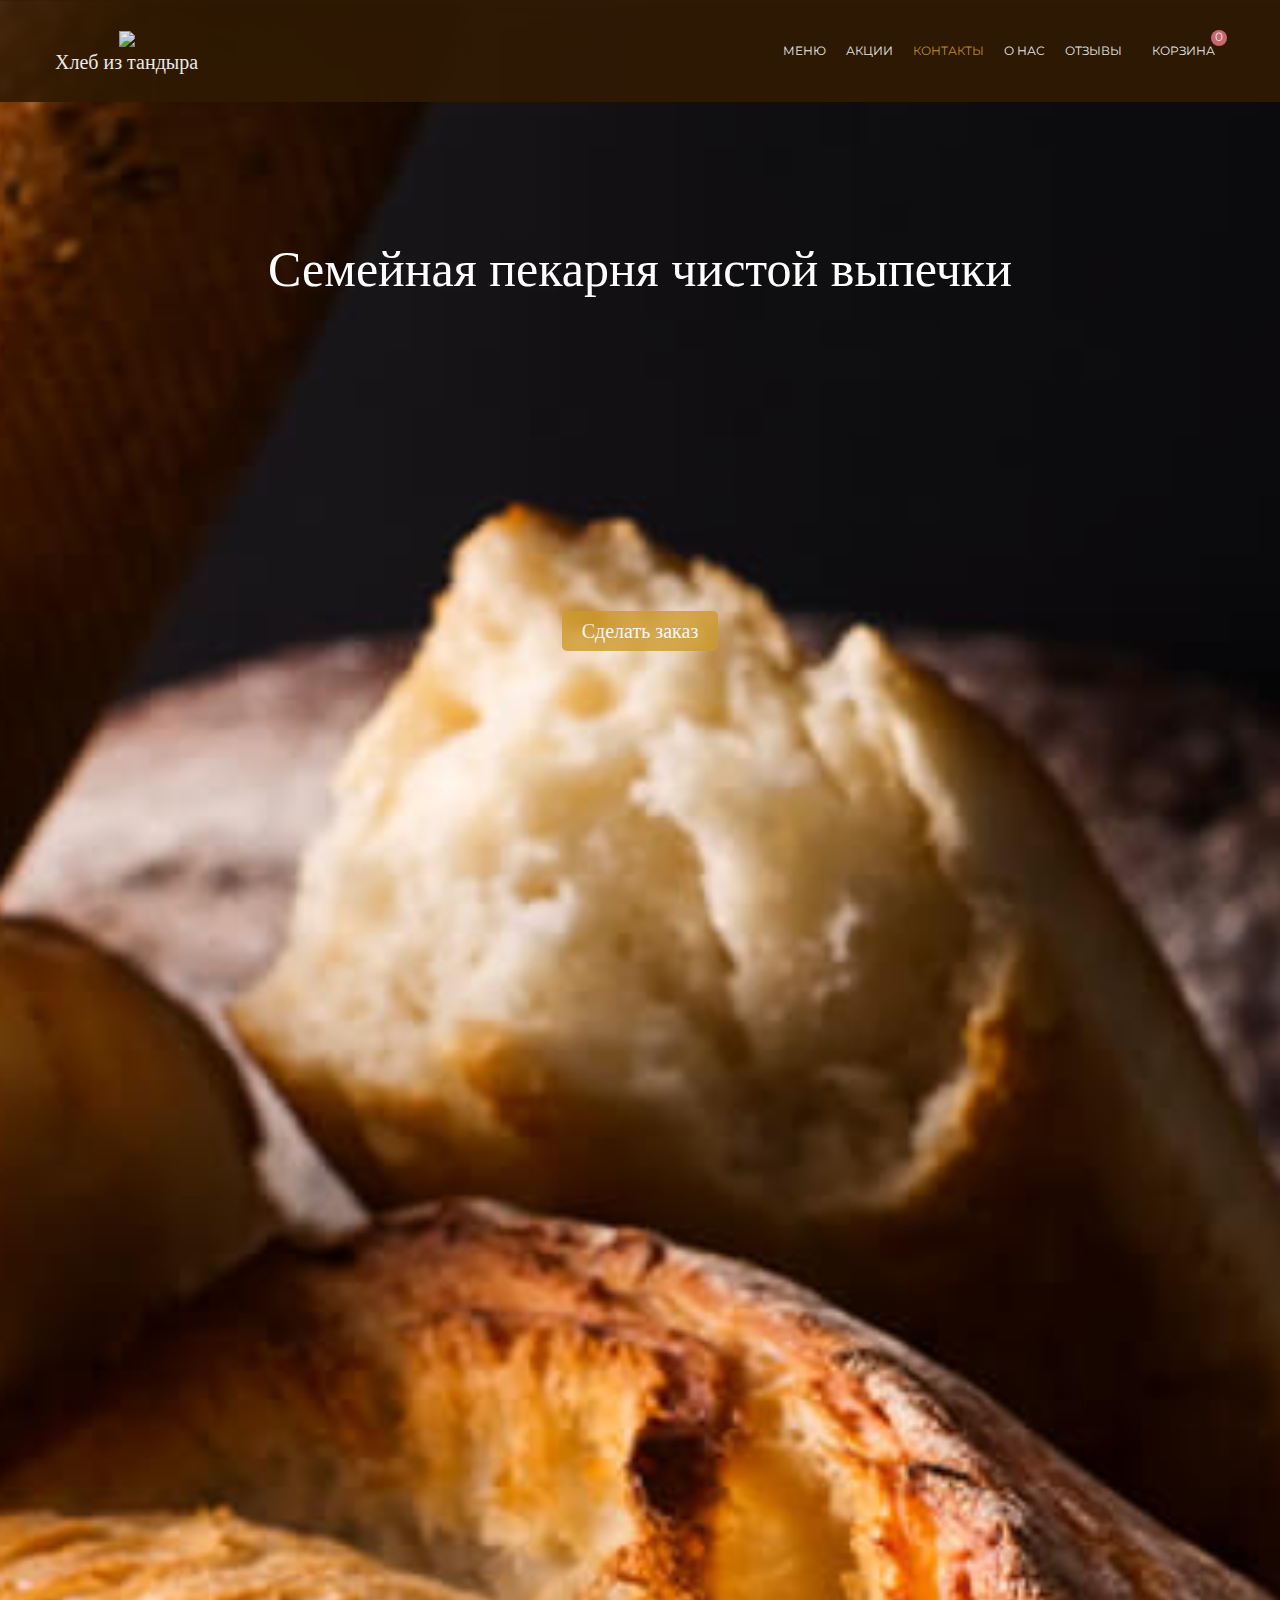
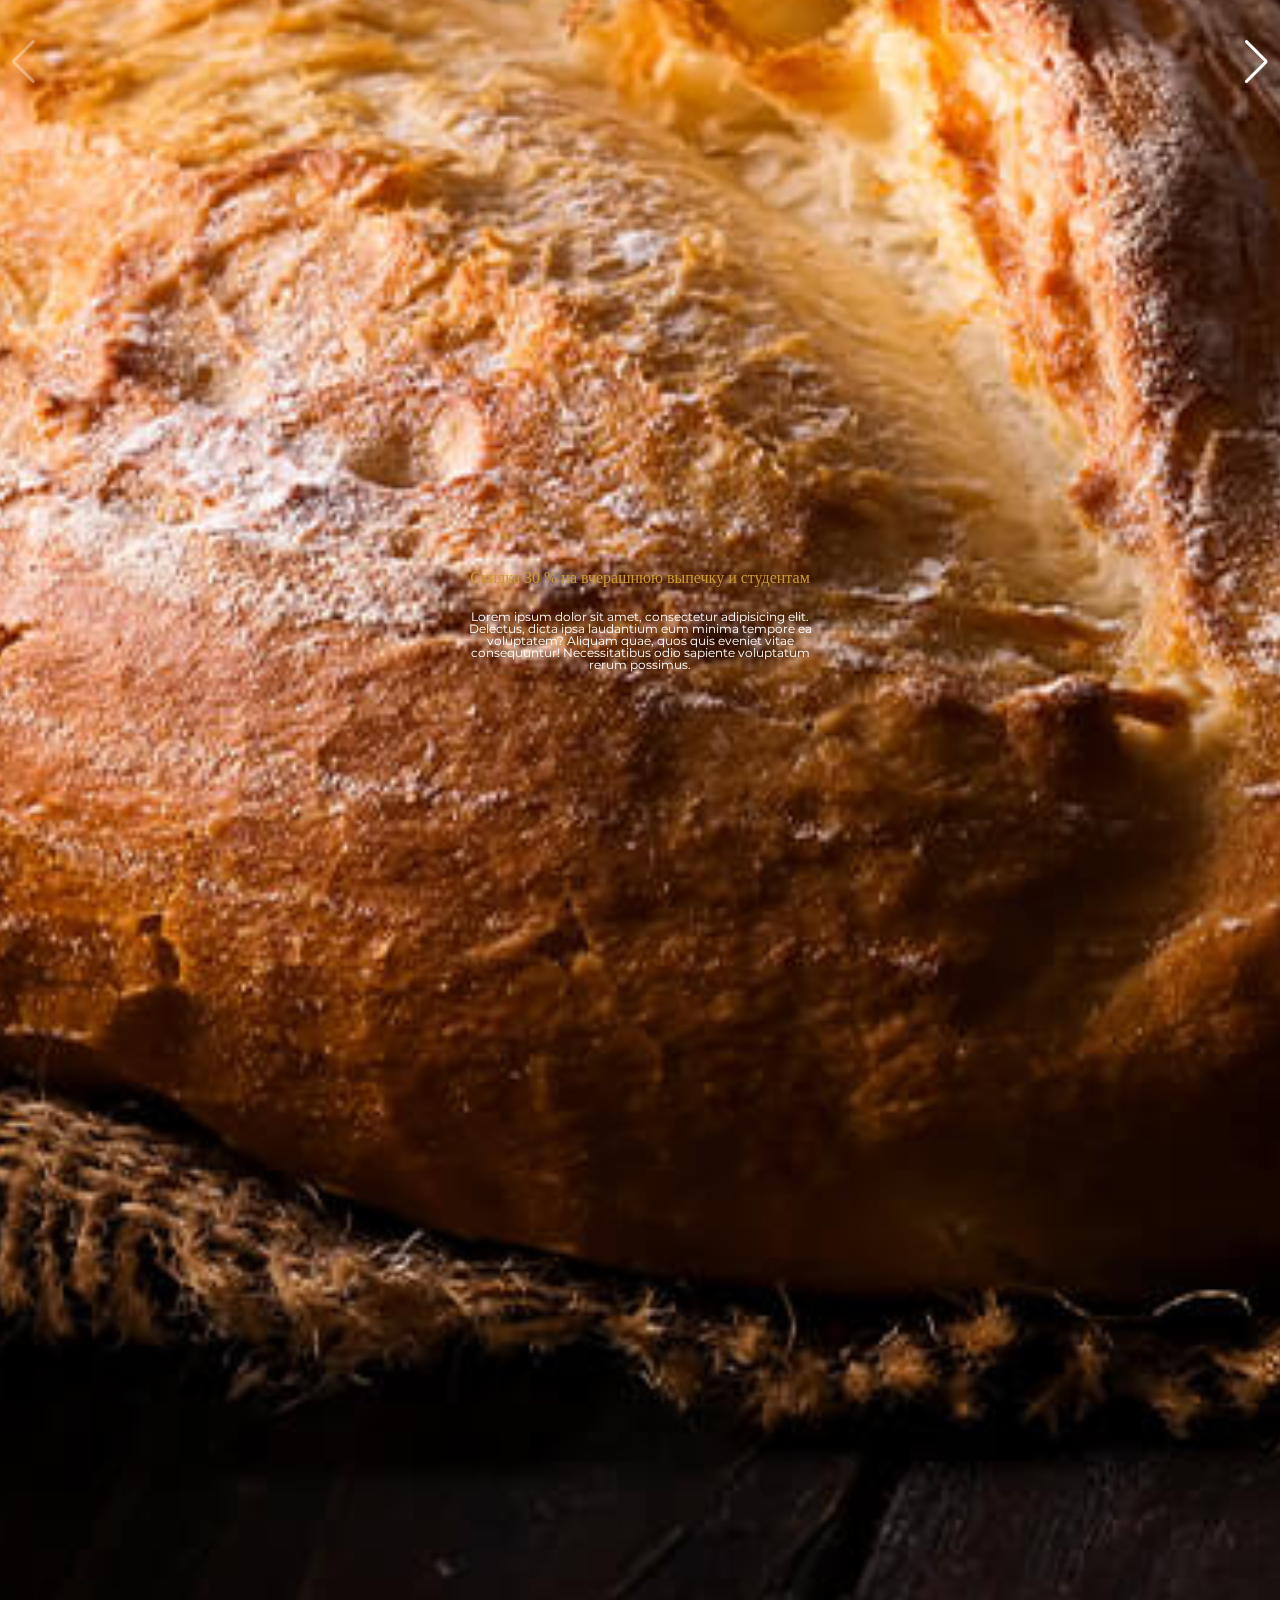
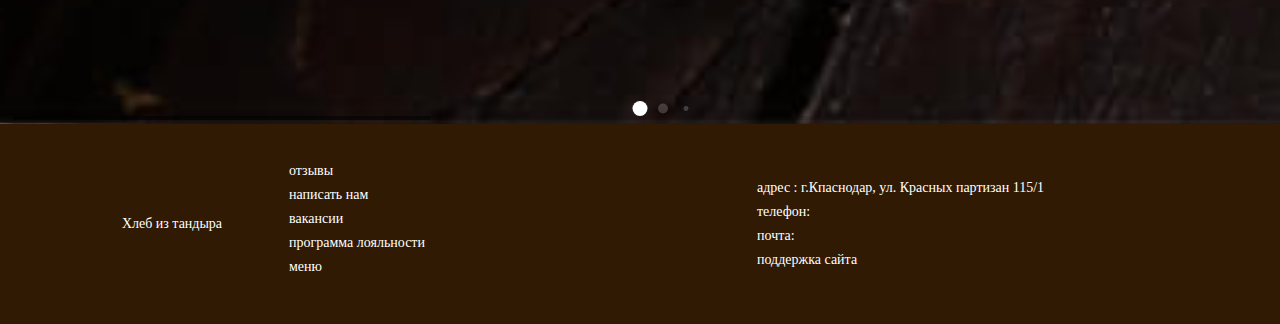
==== commit d5a9c045: "main" ====
--- a/index.html
+++ b/index.html
@@ -15,7 +15,7 @@
 	<link rel="stylesheet" href="css/style.css">
 	<!--<link rel="stylesheet" href="css/custom.css">-->
 	<link rel="shortcut icon" href="favicon.ico">
-	<meta name="robots" content="none" />
+	<meta name="robots" content="index, follow" />
 	<!-- <meta name="viewport" content="width=device-width, initial-scale=1.0" /> -->
 	<meta name="viewport" content="width=device-width, initial-scale=1.0, maximum-scale=1.0, user-scalable=0" />
 	<meta http-equiv="X-UA-Compatible" content="IE=edge">
@@ -1107,7 +1107,8 @@
 				<div class="footer-content__text">Хлеб из тандыра</div>
 				<div class="footer-content__social footer-icons">
 					<a href="#" class="footer-icons__link"><img src="/img/footer-icons/facebook.png" alt=""></a>
-					<a href="#" class="footer-icons__link"><img src="/img/footer-icons/instagram.png" alt=""></a>
+					<a href="https://www.instagram.com/hleb_iz_tandira_krd/" class="footer-icons__link"><img
+							src="/img/footer-icons/instagram.png" alt=""></a>
 				</div>
 			</div>
 			<div class="footer-menu">
@@ -1133,8 +1134,8 @@
 			</div>
 			<div class="footer-contact">
 				<div class="footer-contact__address"><a href="#">адрес : г.Кпаснодар, ул. Красных партизан 115/1</a></div>
-				<div class="footer-contact__phone"><a href="#">телефон: +79184385537</a></div>
-				<div class="footer-contact__mail"><a href="#">почта: godfather-47@mail.ru</a></div>
+				<div class="footer-contact__phone"><a href="#">телефон: </a></div>
+				<div class="footer-contact__mail"><a href="#">почта: </a></div>
 				<div class="footer-contact__support"><a href="#">поддержка сайта</a></div>
 			</div>
 		</div>
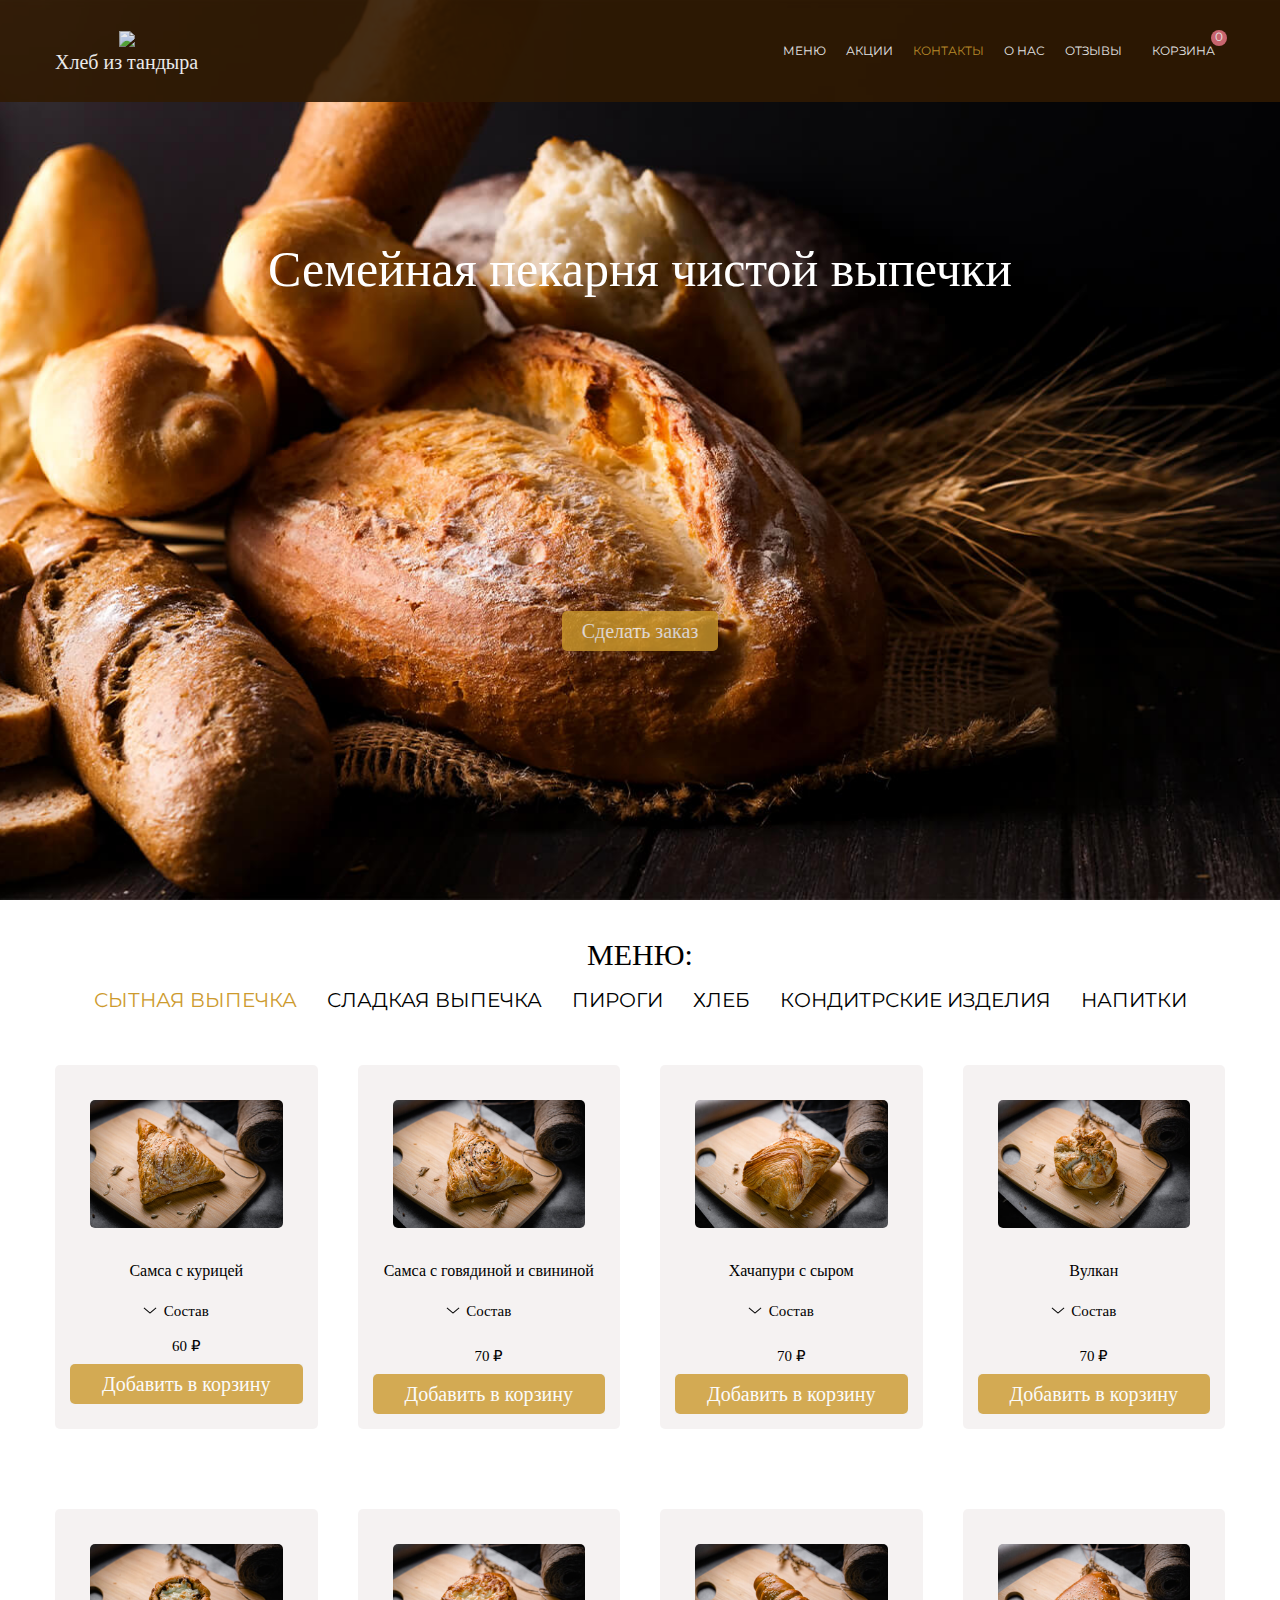
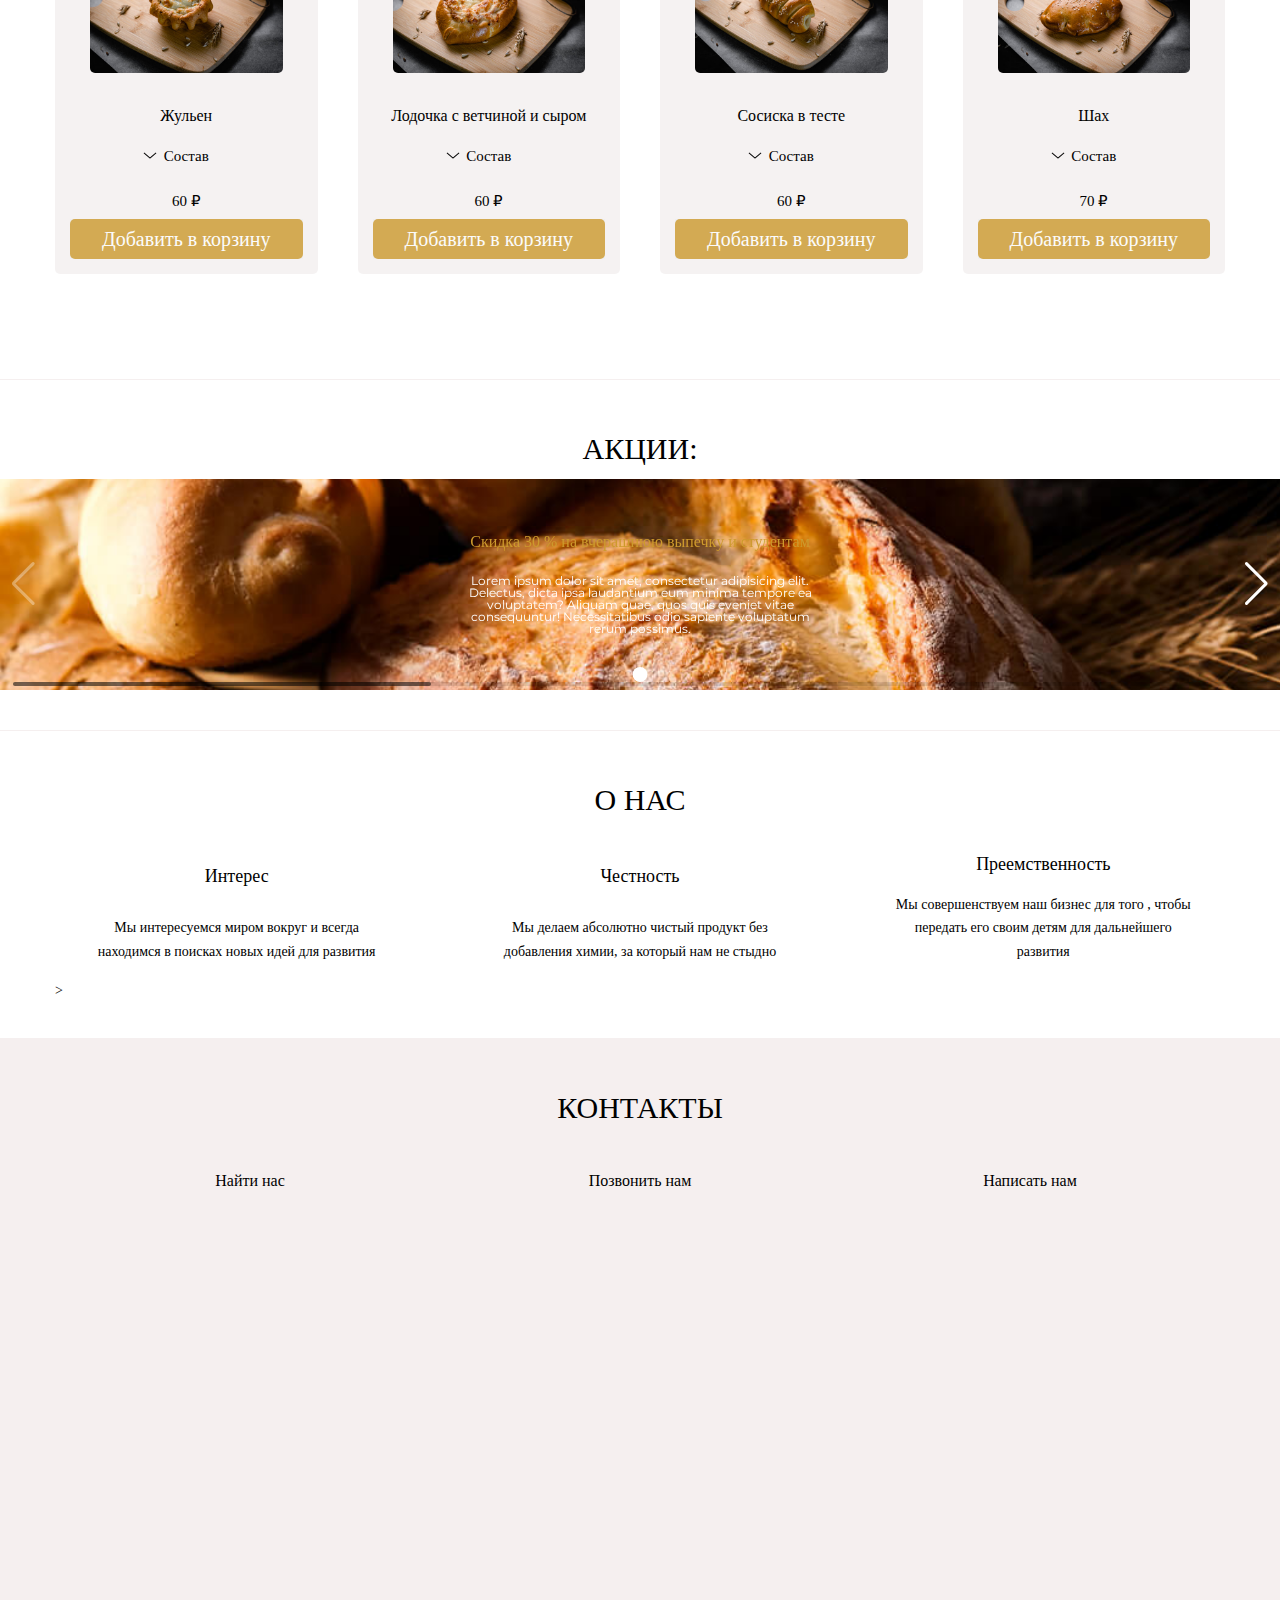
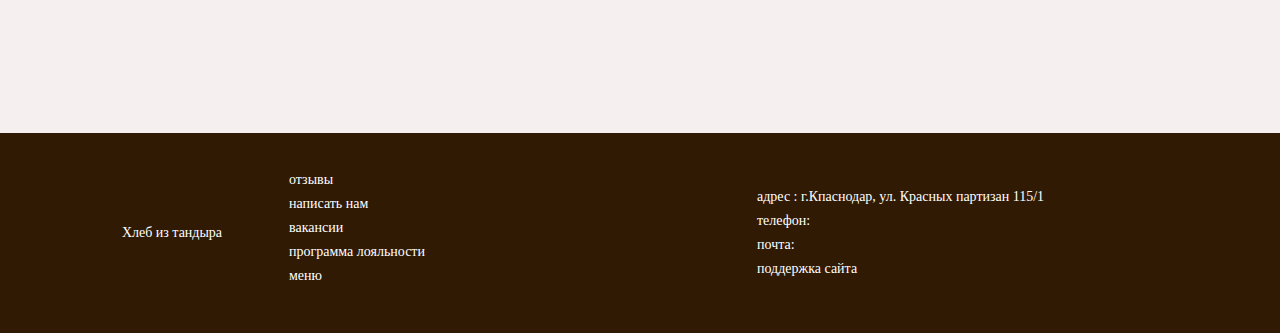
==== commit 8ae195d3: "menu_products" ====
--- a/index.html
+++ b/index.html
@@ -126,42 +126,32 @@
 					<div class="menublock__content">
 						<div class="menublock__tabs tabs">
 							<nav class="menublock__nav">
-								<div class="menublock__navitem tab__navitem active"><a>сладкая выпечка</a></div>
-								<div class="menublock__navitem tab__navitem"><a>соленая выпечка</a></div>
-								<div class="menublock__navitem tab__navitem"><a>Хлеб</a>
-								</div>
+								<div class="menublock__navitem tab__navitem active"><a>сытная выпечка</a></div>
+								<div class="menublock__navitem tab__navitem"><a>сладкая выпечка</a></div>
+								<div class="menublock__navitem tab__navitem"><a>пироги</a></div>
+								<div class="menublock__navitem tab__navitem"><a>хлеб</a></div>
+								<div class="menublock__navitem tab__navitem"><a>кондитрские изделия</a></div>
+								<div class="menublock__navitem tab__navitem"><a>напитки</a></div>
 							</nav>
 							<div class="menublock__items">
 								<div class="menublock__item tab__item active ">
 									<div class="menublock__row one">
 										<div class="menublock__column ">
 											<div class="column-item">
-												<div class="column-item__title">
-													Хачапури с сулугуни и брынзой
-												</div>
-												<div class="column-item__image">
-													<img src="/img/section-menu/slider/01.jpg" alt="">
-												</div>
-												<div class="product__props">
-													<span class="product__rating">
-														<svg width="16" height="15" viewBox="0 0 16 15" fill="none"
-															xmlns="http://www.w3.org/2000/svg">
-															<path
-																d="M7.04894 0.92705C7.3483 0.00573924 8.6517 0.00573965 8.95106 0.92705L10.0206 4.21885C10.1545 4.63087 10.5385 4.90983 10.9717 4.90983H14.4329C15.4016 4.90983 15.8044 6.14945 15.0207 6.71885L12.2205 8.75329C11.87 9.00793 11.7234 9.4593 11.8572 9.87132L12.9268 13.1631C13.2261 14.0844 12.1717 14.8506 11.388 14.2812L8.58779 12.2467C8.2373 11.9921 7.7627 11.9921 7.41221 12.2467L4.61204 14.2812C3.82833 14.8506 2.77385 14.0844 3.0732 13.1631L4.14277 9.87132C4.27665 9.4593 4.12999 9.00793 3.7795 8.75329L0.979333 6.71885C0.195619 6.14945 0.598395 4.90983 1.56712 4.90983H5.02832C5.46154 4.90983 5.8455 4.63087 5.97937 4.21885L7.04894 0.92705Z" />
-														</svg>
-														4,5
-													</span>
-													<span class="product__testimonials">83 отзыва</span>
-												</div>
-												<div class="column-item__spoller ">
-													<div class="spoller__title">Состав</div>
-													<div class="spoller__text">Lorem ipsum dolor sit amet consectetur adipisicing elit. Soluta
-														ex officiis magni, repellat deserunt vel accusamus! Distinctio odit suscipit quo quaerat
-														doloremque modi cupiditate, repellendus hic eveniet quidem autem ducimus.
-													</div>
-
-												</div>
-												<div class="column-item__price">96 ₽</div>
+
+												<div class="column-item__image">
+													<img src="/img/section-menu/samsaskuricoy.jpg" alt="Самса с курицей">
+												</div>
+												<div class="column-item__title">
+													Самса с курицей
+												</div>
+												<div class="column-item__consistent ">
+													<div class="spoller__title">Состав</div>
+													<div class="spoller__text">куриное филе, лук, специи
+													</div>
+
+												</div>
+												<div class="column-item__price">60 ₽</div>
 												<button class="column-item__button  ">
 													<a href="#">Добавить в корзину</a>
 												</button>
@@ -169,836 +159,653 @@
 										</div>
 										<div class="menublock__column ">
 											<div class="column-item">
-												<div class="column-item__title">
-													Хачапури с сулугуни и брынзой
-												</div>
-												<div class="column-item__image">
-													<img src="/img/section-menu/slider/01.jpg" alt="">
-												</div>
-												<div class="product__props">
-													<span class="product__rating">
-														<svg width="16" height="15" viewBox="0 0 16 15" fill="none"
-															xmlns="http://www.w3.org/2000/svg">
-															<path
-																d="M7.04894 0.92705C7.3483 0.00573924 8.6517 0.00573965 8.95106 0.92705L10.0206 4.21885C10.1545 4.63087 10.5385 4.90983 10.9717 4.90983H14.4329C15.4016 4.90983 15.8044 6.14945 15.0207 6.71885L12.2205 8.75329C11.87 9.00793 11.7234 9.4593 11.8572 9.87132L12.9268 13.1631C13.2261 14.0844 12.1717 14.8506 11.388 14.2812L8.58779 12.2467C8.2373 11.9921 7.7627 11.9921 7.41221 12.2467L4.61204 14.2812C3.82833 14.8506 2.77385 14.0844 3.0732 13.1631L4.14277 9.87132C4.27665 9.4593 4.12999 9.00793 3.7795 8.75329L0.979333 6.71885C0.195619 6.14945 0.598395 4.90983 1.56712 4.90983H5.02832C5.46154 4.90983 5.8455 4.63087 5.97937 4.21885L7.04894 0.92705Z" />
-														</svg>
-														4,5
-													</span>
-													<span class="product__testimonials">83 отзыва</span>
-												</div>
-												<div class="column-item__spoller ">
-													<div class="spoller__title">Состав</div>
-													<div class="spoller__text">Lorem ipsum dolor sit amet consectetur adipisicing elit. Soluta
-														ex officiis magni, repellat deserunt vel accusamus! Distinctio odit suscipit quo quaerat
-														doloremque modi cupiditate, repellendus hic eveniet quidem autem ducimus.
-													</div>
-
-												</div>
-												<div class="column-item__price">96 ₽</div>
-												<button class="column-item__button ">
-													<a href="#">Добавить в корзину</a>
-												</button>
-											</div>
-										</div>
-										<div class="menublock__column ">
-											<div class="column-item">
-												<div class="column-item__title">
-													Хачапури с сулугуни и брынзой
-												</div>
-												<div class="column-item__image">
-													<img src="/img/section-menu/slider/01.jpg" alt="">
-												</div>
-												<div class="product__props">
-													<span class="product__rating">
-														<svg width="16" height="15" viewBox="0 0 16 15" fill="none"
-															xmlns="http://www.w3.org/2000/svg">
-															<path
-																d="M7.04894 0.92705C7.3483 0.00573924 8.6517 0.00573965 8.95106 0.92705L10.0206 4.21885C10.1545 4.63087 10.5385 4.90983 10.9717 4.90983H14.4329C15.4016 4.90983 15.8044 6.14945 15.0207 6.71885L12.2205 8.75329C11.87 9.00793 11.7234 9.4593 11.8572 9.87132L12.9268 13.1631C13.2261 14.0844 12.1717 14.8506 11.388 14.2812L8.58779 12.2467C8.2373 11.9921 7.7627 11.9921 7.41221 12.2467L4.61204 14.2812C3.82833 14.8506 2.77385 14.0844 3.0732 13.1631L4.14277 9.87132C4.27665 9.4593 4.12999 9.00793 3.7795 8.75329L0.979333 6.71885C0.195619 6.14945 0.598395 4.90983 1.56712 4.90983H5.02832C5.46154 4.90983 5.8455 4.63087 5.97937 4.21885L7.04894 0.92705Z" />
-														</svg>
-														4,5
-													</span>
-													<span class="product__testimonials">83 отзыва</span>
-												</div>
-												<div class="column-item__spoller ">
-													<div class="spoller__title">Состав</div>
-													<div class="spoller__text">Lorem ipsum dolor sit amet consectetur adipisicing elit. Soluta
-														ex officiis magni, repellat deserunt vel accusamus! Distinctio odit suscipit quo quaerat
-														doloremque modi cupiditate, repellendus hic eveniet quidem autem ducimus.
-													</div>
-
-												</div>
-												<div class="column-item__price">96 ₽</div>
-												<button class="column-item__button ">
-													<a href="#">Добавить в корзину</a>
-												</button>
-											</div>
-										</div>
-										<div class="menublock__column ">
-											<div class="column-item">
-												<div class="column-item__title">
-													Хачапури с сулугуни и брынзой
-												</div>
-												<div class="column-item__image">
-													<img src="/img/section-menu/slider/01.jpg" alt="">
-												</div>
-												<div class="product__props">
-													<span class="product__rating">
-														<svg width="16" height="15" viewBox="0 0 16 15" fill="none"
-															xmlns="http://www.w3.org/2000/svg">
-															<path
-																d="M7.04894 0.92705C7.3483 0.00573924 8.6517 0.00573965 8.95106 0.92705L10.0206 4.21885C10.1545 4.63087 10.5385 4.90983 10.9717 4.90983H14.4329C15.4016 4.90983 15.8044 6.14945 15.0207 6.71885L12.2205 8.75329C11.87 9.00793 11.7234 9.4593 11.8572 9.87132L12.9268 13.1631C13.2261 14.0844 12.1717 14.8506 11.388 14.2812L8.58779 12.2467C8.2373 11.9921 7.7627 11.9921 7.41221 12.2467L4.61204 14.2812C3.82833 14.8506 2.77385 14.0844 3.0732 13.1631L4.14277 9.87132C4.27665 9.4593 4.12999 9.00793 3.7795 8.75329L0.979333 6.71885C0.195619 6.14945 0.598395 4.90983 1.56712 4.90983H5.02832C5.46154 4.90983 5.8455 4.63087 5.97937 4.21885L7.04894 0.92705Z" />
-														</svg>
-														4,5
-													</span>
-													<span class="product__testimonials">83 отзыва</span>
-												</div>
-
-												<div class="column-item__spoller">
-													<div class="spoller__title">Состав</div>
-													<div class="spoller__text">Lorem ipsum dolor sit amet consectetur adipisicing elit. Soluta
-														ex officiis magni, repellat deserunt vel accusamus! Distinctio odit suscipit quo quaerat
-														doloremque modi cupiditate, repellendus hic eveniet quidem autem ducimus.
-													</div>
-												</div>
-												<div class="column-item__price">96 ₽</div>
-												<button class="column-item__button ">
-													<a href="#">Добавить в корзину</a>
-												</button>
-											</div>
-										</div>
-										<div class="menublock__column ">
-											<div class="column-item">
-												<div class="column-item__title">
-													Хачапури с сулугуни и брынзой
-												</div>
-												<div class="column-item__image">
-													<img src="/img/section-menu/slider/01.jpg" alt="">
-												</div>
-												<div class="product__props">
-													<span class="product__rating">
-														<svg width="16" height="15" viewBox="0 0 16 15" fill="none"
-															xmlns="http://www.w3.org/2000/svg">
-															<path
-																d="M7.04894 0.92705C7.3483 0.00573924 8.6517 0.00573965 8.95106 0.92705L10.0206 4.21885C10.1545 4.63087 10.5385 4.90983 10.9717 4.90983H14.4329C15.4016 4.90983 15.8044 6.14945 15.0207 6.71885L12.2205 8.75329C11.87 9.00793 11.7234 9.4593 11.8572 9.87132L12.9268 13.1631C13.2261 14.0844 12.1717 14.8506 11.388 14.2812L8.58779 12.2467C8.2373 11.9921 7.7627 11.9921 7.41221 12.2467L4.61204 14.2812C3.82833 14.8506 2.77385 14.0844 3.0732 13.1631L4.14277 9.87132C4.27665 9.4593 4.12999 9.00793 3.7795 8.75329L0.979333 6.71885C0.195619 6.14945 0.598395 4.90983 1.56712 4.90983H5.02832C5.46154 4.90983 5.8455 4.63087 5.97937 4.21885L7.04894 0.92705Z" />
-														</svg>
-														4,5
-													</span>
-													<span class="product__testimonials">83 отзыва</span>
-												</div>
-
-												<div class="column-item__spoller">
-													<div class="spoller__title">Состав</div>
-													<div class="spoller__text">Lorem ipsum dolor sit amet consectetur adipisicing elit. Soluta
-														ex officiis magni, repellat deserunt vel accusamus! Distinctio odit suscipit quo quaerat
-														doloremque modi cupiditate, repellendus hic eveniet quidem autem ducimus.
-													</div>
-												</div>
-												<div class="column-item__price">96 ₽</div>
-												<button class="column-item__button ">
-													<a href="#">Добавить в корзину</a>
-												</button>
-											</div>
-										</div>
-										<div class="menublock__column ">
-											<div class="column-item">
-												<div class="column-item__title">
-													Хачапури с сулугуни и брынзой
-												</div>
-												<div class="column-item__image">
-													<img src="/img/section-menu/slider/01.jpg" alt="">
-												</div>
-												<div class="product__props">
-													<span class="product__rating">
-														<svg width="16" height="15" viewBox="0 0 16 15" fill="none"
-															xmlns="http://www.w3.org/2000/svg">
-															<path
-																d="M7.04894 0.92705C7.3483 0.00573924 8.6517 0.00573965 8.95106 0.92705L10.0206 4.21885C10.1545 4.63087 10.5385 4.90983 10.9717 4.90983H14.4329C15.4016 4.90983 15.8044 6.14945 15.0207 6.71885L12.2205 8.75329C11.87 9.00793 11.7234 9.4593 11.8572 9.87132L12.9268 13.1631C13.2261 14.0844 12.1717 14.8506 11.388 14.2812L8.58779 12.2467C8.2373 11.9921 7.7627 11.9921 7.41221 12.2467L4.61204 14.2812C3.82833 14.8506 2.77385 14.0844 3.0732 13.1631L4.14277 9.87132C4.27665 9.4593 4.12999 9.00793 3.7795 8.75329L0.979333 6.71885C0.195619 6.14945 0.598395 4.90983 1.56712 4.90983H5.02832C5.46154 4.90983 5.8455 4.63087 5.97937 4.21885L7.04894 0.92705Z" />
-														</svg>
-														4,5
-													</span>
-													<span class="product__testimonials">83 отзыва</span>
-												</div>
-
-												<div class="column-item__spoller">
-													<div class="spoller__title">Состав</div>
-													<div class="spoller__text">Lorem ipsum dolor sit amet consectetur adipisicing elit. Soluta
-														ex officiis magni, repellat deserunt vel accusamus! Distinctio odit suscipit quo quaerat
-														doloremque modi cupiditate, repellendus hic eveniet quidem autem ducimus.
-													</div>
-												</div>
-												<div class="column-item__price">96 ₽</div>
-												<button class="column-item__button ">
-													<a href="#">Добавить в корзину</a>
-												</button>
-											</div>
-										</div>
-										<div class="menublock__column ">
-											<div class="column-item">
-												<div class="column-item__title">
-													Хачапури с сулугуни и брынзой
-												</div>
-												<div class="column-item__image">
-													<img src="/img/section-menu/slider/01.jpg" alt="">
-												</div>
-												<div class="product__props">
-													<span class="product__rating">
-														<svg width="16" height="15" viewBox="0 0 16 15" fill="none"
-															xmlns="http://www.w3.org/2000/svg">
-															<path
-																d="M7.04894 0.92705C7.3483 0.00573924 8.6517 0.00573965 8.95106 0.92705L10.0206 4.21885C10.1545 4.63087 10.5385 4.90983 10.9717 4.90983H14.4329C15.4016 4.90983 15.8044 6.14945 15.0207 6.71885L12.2205 8.75329C11.87 9.00793 11.7234 9.4593 11.8572 9.87132L12.9268 13.1631C13.2261 14.0844 12.1717 14.8506 11.388 14.2812L8.58779 12.2467C8.2373 11.9921 7.7627 11.9921 7.41221 12.2467L4.61204 14.2812C3.82833 14.8506 2.77385 14.0844 3.0732 13.1631L4.14277 9.87132C4.27665 9.4593 4.12999 9.00793 3.7795 8.75329L0.979333 6.71885C0.195619 6.14945 0.598395 4.90983 1.56712 4.90983H5.02832C5.46154 4.90983 5.8455 4.63087 5.97937 4.21885L7.04894 0.92705Z" />
-														</svg>
-														4,5
-													</span>
-													<span class="product__testimonials">83 отзыва</span>
-												</div>
-
-												<div class="column-item__spoller">
-													<div class="spoller__title">Состав</div>
-													<div class="spoller__text">Lorem ipsum dolor sit amet consectetur adipisicing elit. Soluta
-														ex officiis magni, repellat deserunt vel accusamus! Distinctio odit suscipit quo quaerat
-														doloremque modi cupiditate, repellendus hic eveniet quidem autem ducimus.
-													</div>
-												</div>
-												<div class="column-item__price">96 ₽</div>
-												<button class="column-item__button ">
-													<a href="#">Добавить в корзину</a>
-												</button>
-											</div>
-										</div>
-										<div class="menublock__column ">
-											<div class="column-item">
-												<div class="column-item__title">
-													Хачапури с сулугуни и брынзой
-												</div>
-												<div class="column-item__image">
-													<img src="/img/section-menu/slider/01.jpg" alt="">
-												</div>
-												<div class="product__props">
-													<span class="product__rating">
-														<svg width="16" height="15" viewBox="0 0 16 15" fill="none"
-															xmlns="http://www.w3.org/2000/svg">
-															<path
-																d="M7.04894 0.92705C7.3483 0.00573924 8.6517 0.00573965 8.95106 0.92705L10.0206 4.21885C10.1545 4.63087 10.5385 4.90983 10.9717 4.90983H14.4329C15.4016 4.90983 15.8044 6.14945 15.0207 6.71885L12.2205 8.75329C11.87 9.00793 11.7234 9.4593 11.8572 9.87132L12.9268 13.1631C13.2261 14.0844 12.1717 14.8506 11.388 14.2812L8.58779 12.2467C8.2373 11.9921 7.7627 11.9921 7.41221 12.2467L4.61204 14.2812C3.82833 14.8506 2.77385 14.0844 3.0732 13.1631L4.14277 9.87132C4.27665 9.4593 4.12999 9.00793 3.7795 8.75329L0.979333 6.71885C0.195619 6.14945 0.598395 4.90983 1.56712 4.90983H5.02832C5.46154 4.90983 5.8455 4.63087 5.97937 4.21885L7.04894 0.92705Z" />
-														</svg>
-														4,5
-													</span>
-													<span class="product__testimonials">83 отзыва</span>
-												</div>
-
-												<div class="column-item__spoller">
-													<div class="spoller__title">Состав</div>
-													<div class="spoller__text">Lorem ipsum dolor sit amet consectetur adipisicing elit. Soluta
-														ex officiis magni, repellat deserunt vel accusamus! Distinctio odit suscipit quo quaerat
-														doloremque modi cupiditate, repellendus hic eveniet quidem autem ducimus.
-													</div>
-												</div>
-												<div class="column-item__price">96 ₽</div>
-												<button class="column-item__button ">
-													<a href="#">Добавить в корзину</a>
-												</button>
-											</div>
-										</div>
-
+
+												<div class="column-item__image">
+													<img src="/img/section-menu/samsasgovadinoyiisvininoy.jpg" alt="Самса с говядиной и свининой">
+												</div>
+												<div class="column-item__title">
+													Самса с говядиной и свининой
+												</div>
+												<div class="column-item__spoller ">
+													<div class="spoller__title">Состав</div>
+													<div class="spoller__text">говядина, лук, специи
+													</div>
+
+												</div>
+												<div class="column-item__price">70 ₽</div>
+												<button class="column-item__button ">
+													<a href="#">Добавить в корзину</a>
+												</button>
+											</div>
+										</div>
+										<div class="menublock__column ">
+											<div class="column-item">
+
+												<div class="column-item__image">
+													<img src="/img/section-menu/hachapuri.jpg" alt="Хачапури с сыром">
+												</div>
+												<div class="column-item__title">
+													Хачапури с сыром
+												</div>
+												<div class="column-item__spoller ">
+													<div class="spoller__title">Состав</div>
+													<div class="spoller__text">сыр сулугуни, сыр брынза
+													</div>
+
+												</div>
+												<div class="column-item__price">70 ₽</div>
+												<button class="column-item__button ">
+													<a href="#">Добавить в корзину</a>
+												</button>
+											</div>
+										</div>
+										<div class="menublock__column ">
+											<div class="column-item">
+
+												<div class="column-item__image">
+													<img src="/img/section-menu/vulkan.jpg" alt="Вулкан">
+												</div>
+												<div class="column-item__title">
+													Вулкан
+												</div>
+												<div class="column-item__spoller ">
+													<div class="spoller__title">Состав</div>
+													<div class="spoller__text">куриное филе, помидор
+													</div>
+
+												</div>
+												<div class="column-item__price">70 ₽</div>
+												<button class="column-item__button ">
+													<a href="#">Добавить в корзину</a>
+												</button>
+											</div>
+										</div>
+										<div class="menublock__column ">
+											<div class="column-item">
+
+												<div class="column-item__image">
+													<img src="/img/section-menu/ghulien.jpg" alt="Жульен">
+												</div>
+												<div class="column-item__title">
+													Жульен
+												</div>
+												<div class="column-item__spoller ">
+													<div class="spoller__title">Состав</div>
+													<div class="spoller__text">(куриное филе, шампиньоны, сыр моцарелла
+													</div>
+
+												</div>
+												<div class="column-item__price">60 ₽</div>
+												<button class="column-item__button ">
+													<a href="#">Добавить в корзину</a>
+												</button>
+											</div>
+										</div>
+										<div class="menublock__column ">
+											<div class="column-item">
+
+												<div class="column-item__image">
+													<img src="/img/section-menu/lodochkasvetchinoyisirom.jpg" alt="Лодочка с ветчиной и сыром">
+												</div>
+												<div class="column-item__title">
+													Лодочка с ветчиной и сыром
+												</div>
+												<div class="column-item__spoller ">
+													<div class="spoller__title">Состав</div>
+													<div class="spoller__text">куриное филе, шампиньоны, сыр моцарелла
+													</div>
+
+												</div>
+												<div class="column-item__price">60 ₽</div>
+												<button class="column-item__button ">
+													<a href="#">Добавить в корзину</a>
+												</button>
+											</div>
+										</div>
+										<div class="menublock__column ">
+											<div class="column-item">
+
+												<div class="column-item__image">
+													<img src="/img/section-menu/sosiskavteste.jpg" alt="Сосиска в тесте">
+												</div>
+												<div class="column-item__title">
+													Сосиска в тесте
+												</div>
+												<div class="column-item__spoller ">
+													<div class="spoller__title">Состав</div>
+													<div class="spoller__text">сосиска , тесто сдобное
+													</div>
+
+												</div>
+												<div class="column-item__price">60 ₽</div>
+												<button class="column-item__button ">
+													<a href="#">Добавить в корзину</a>
+												</button>
+											</div>
+										</div>
+										<div class="menublock__column ">
+											<div class="column-item">
+
+												<div class="column-item__image">
+													<img src="/img/section-menu/shach.jpg" alt="Шах">
+												</div>
+												<div class="column-item__title">
+													Шах
+												</div>
+												<div class="column-item__spoller ">
+													<div class="spoller__title">Состав</div>
+													<div class="spoller__text">курица, моцарелла, соус на основе майонеза, специи
+													</div>
+
+												</div>
+												<div class="column-item__price">70 ₽</div>
+												<button class="column-item__button ">
+													<a href="#">Добавить в корзину</a>
+												</button>
+											</div>
+										</div>
 									</div>
 								</div>
 								<div class="menublock__item tab__item ">
 									<div class="menublock__row one">
 										<div class="menublock__column ">
 											<div class="column-item">
-												<div class="column-item__title">
-													Хачапури с сулугуни и брынзой
-												</div>
-												<div class="column-item__image">
-													<img src="/img/section-menu/slider/01.jpg" alt="">
-												</div>
-												<div class="product__props">
-													<span class="product__rating">
-														<svg width="16" height="15" viewBox="0 0 16 15" fill="none"
-															xmlns="http://www.w3.org/2000/svg">
-															<path
-																d="M7.04894 0.92705C7.3483 0.00573924 8.6517 0.00573965 8.95106 0.92705L10.0206 4.21885C10.1545 4.63087 10.5385 4.90983 10.9717 4.90983H14.4329C15.4016 4.90983 15.8044 6.14945 15.0207 6.71885L12.2205 8.75329C11.87 9.00793 11.7234 9.4593 11.8572 9.87132L12.9268 13.1631C13.2261 14.0844 12.1717 14.8506 11.388 14.2812L8.58779 12.2467C8.2373 11.9921 7.7627 11.9921 7.41221 12.2467L4.61204 14.2812C3.82833 14.8506 2.77385 14.0844 3.0732 13.1631L4.14277 9.87132C4.27665 9.4593 4.12999 9.00793 3.7795 8.75329L0.979333 6.71885C0.195619 6.14945 0.598395 4.90983 1.56712 4.90983H5.02832C5.46154 4.90983 5.8455 4.63087 5.97937 4.21885L7.04894 0.92705Z" />
-														</svg>
-														4,5
-													</span>
-													<span class="product__testimonials">83 отзыва</span>
-												</div>
-												<div class="column-item__spoller ">
-													<div class="spoller__title">Состав</div>
-													<div class="spoller__text">Lorem ipsum dolor sit amet consectetur adipisicing elit. Soluta
-														ex officiis magni, repellat deserunt vel accusamus! Distinctio odit suscipit quo quaerat
-														doloremque modi cupiditate, repellendus hic eveniet quidem autem ducimus.
-													</div>
-
-												</div>
-												<button class="column-item__button ">
-													<a href="#">Добавить в корзину</a>
-												</button>
-											</div>
-										</div>
-										<div class="menublock__column ">
-											<div class="column-item">
-												<div class="column-item__title">
-													Хачапури с сулугуни и брынзой
-												</div>
-												<div class="column-item__image">
-													<img src="/img/section-menu/slider/01.jpg" alt="">
-												</div>
-												<div class="product__props">
-													<span class="product__rating">
-														<svg width="16" height="15" viewBox="0 0 16 15" fill="none"
-															xmlns="http://www.w3.org/2000/svg">
-															<path
-																d="M7.04894 0.92705C7.3483 0.00573924 8.6517 0.00573965 8.95106 0.92705L10.0206 4.21885C10.1545 4.63087 10.5385 4.90983 10.9717 4.90983H14.4329C15.4016 4.90983 15.8044 6.14945 15.0207 6.71885L12.2205 8.75329C11.87 9.00793 11.7234 9.4593 11.8572 9.87132L12.9268 13.1631C13.2261 14.0844 12.1717 14.8506 11.388 14.2812L8.58779 12.2467C8.2373 11.9921 7.7627 11.9921 7.41221 12.2467L4.61204 14.2812C3.82833 14.8506 2.77385 14.0844 3.0732 13.1631L4.14277 9.87132C4.27665 9.4593 4.12999 9.00793 3.7795 8.75329L0.979333 6.71885C0.195619 6.14945 0.598395 4.90983 1.56712 4.90983H5.02832C5.46154 4.90983 5.8455 4.63087 5.97937 4.21885L7.04894 0.92705Z" />
-														</svg>
-														4,5
-													</span>
-													<span class="product__testimonials">83 отзыва</span>
-												</div>
-												<div class="column-item__spoller ">
-													<div class="spoller__title">Состав</div>
-													<div class="spoller__text">Lorem ipsum dolor sit amet consectetur adipisicing elit. Soluta
-														ex officiis magni, repellat deserunt vel accusamus! Distinctio odit suscipit quo quaerat
-														doloremque modi cupiditate, repellendus hic eveniet quidem autem ducimus.
-													</div>
-
-												</div>
-												<button class="column-item__button ">
-													<a href="#">Добавить в корзину</a>
-												</button>
-											</div>
-										</div>
-										<div class="menublock__column ">
-											<div class="column-item">
-												<div class="column-item__title">
-													Хачапури с сулугуни и брынзой
-												</div>
-												<div class="column-item__image">
-													<img src="/img/section-menu/slider/01.jpg" alt="">
-												</div>
-												<div class="product__props">
-													<span class="product__rating">
-														<svg width="16" height="15" viewBox="0 0 16 15" fill="none"
-															xmlns="http://www.w3.org/2000/svg">
-															<path
-																d="M7.04894 0.92705C7.3483 0.00573924 8.6517 0.00573965 8.95106 0.92705L10.0206 4.21885C10.1545 4.63087 10.5385 4.90983 10.9717 4.90983H14.4329C15.4016 4.90983 15.8044 6.14945 15.0207 6.71885L12.2205 8.75329C11.87 9.00793 11.7234 9.4593 11.8572 9.87132L12.9268 13.1631C13.2261 14.0844 12.1717 14.8506 11.388 14.2812L8.58779 12.2467C8.2373 11.9921 7.7627 11.9921 7.41221 12.2467L4.61204 14.2812C3.82833 14.8506 2.77385 14.0844 3.0732 13.1631L4.14277 9.87132C4.27665 9.4593 4.12999 9.00793 3.7795 8.75329L0.979333 6.71885C0.195619 6.14945 0.598395 4.90983 1.56712 4.90983H5.02832C5.46154 4.90983 5.8455 4.63087 5.97937 4.21885L7.04894 0.92705Z" />
-														</svg>
-														4,5
-													</span>
-													<span class="product__testimonials">83 отзыва</span>
-												</div>
-
-												<div class="column-item__spoller">
-													<div class="spoller__title">Состав</div>
-													<div class="spoller__text">Lorem ipsum dolor sit amet consectetur adipisicing elit. Soluta
-														ex officiis magni, repellat deserunt vel accusamus! Distinctio odit suscipit quo quaerat
-														doloremque modi cupiditate, repellendus hic eveniet quidem autem ducimus.
-													</div>
-												</div>
-												<button class="column-item__button ">
-													<a href="#">Добавить в корзину</a>
-												</button>
-											</div>
-										</div>
-										<div class="menublock__column ">
-											<div class="column-item">
-												<div class="column-item__title">
-													Хачапури с сулугуни и брынзой
-												</div>
-												<div class="column-item__image">
-													<img src="/img/section-menu/slider/01.jpg" alt="">
-												</div>
-												<div class="product__props">
-													<span class="product__rating">
-														<svg width="16" height="15" viewBox="0 0 16 15" fill="none"
-															xmlns="http://www.w3.org/2000/svg">
-															<path
-																d="M7.04894 0.92705C7.3483 0.00573924 8.6517 0.00573965 8.95106 0.92705L10.0206 4.21885C10.1545 4.63087 10.5385 4.90983 10.9717 4.90983H14.4329C15.4016 4.90983 15.8044 6.14945 15.0207 6.71885L12.2205 8.75329C11.87 9.00793 11.7234 9.4593 11.8572 9.87132L12.9268 13.1631C13.2261 14.0844 12.1717 14.8506 11.388 14.2812L8.58779 12.2467C8.2373 11.9921 7.7627 11.9921 7.41221 12.2467L4.61204 14.2812C3.82833 14.8506 2.77385 14.0844 3.0732 13.1631L4.14277 9.87132C4.27665 9.4593 4.12999 9.00793 3.7795 8.75329L0.979333 6.71885C0.195619 6.14945 0.598395 4.90983 1.56712 4.90983H5.02832C5.46154 4.90983 5.8455 4.63087 5.97937 4.21885L7.04894 0.92705Z" />
-														</svg>
-														4,5
-													</span>
-													<span class="product__testimonials">83 отзыва</span>
-												</div>
-
-												<div class="column-item__spoller">
-													<div class="spoller__title">Состав</div>
-													<div class="spoller__text">Lorem ipsum dolor sit amet consectetur adipisicing elit. Soluta
-														ex officiis magni, repellat deserunt vel accusamus! Distinctio odit suscipit quo quaerat
-														doloremque modi cupiditate, repellendus hic eveniet quidem autem ducimus.
-													</div>
-												</div>
-												<button class="column-item__button ">
-													<a href="#">Добавить в корзину</a>
-												</button>
-											</div>
-										</div>
-										<div class="menublock__column ">
-											<div class="column-item">
-												<div class="column-item__title">
-													Хачапури с сулугуни и брынзой
-												</div>
-												<div class="column-item__image">
-													<img src="/img/section-menu/slider/01.jpg" alt="">
-												</div>
-												<div class="product__props">
-													<span class="product__rating">
-														<svg width="16" height="15" viewBox="0 0 16 15" fill="none"
-															xmlns="http://www.w3.org/2000/svg">
-															<path
-																d="M7.04894 0.92705C7.3483 0.00573924 8.6517 0.00573965 8.95106 0.92705L10.0206 4.21885C10.1545 4.63087 10.5385 4.90983 10.9717 4.90983H14.4329C15.4016 4.90983 15.8044 6.14945 15.0207 6.71885L12.2205 8.75329C11.87 9.00793 11.7234 9.4593 11.8572 9.87132L12.9268 13.1631C13.2261 14.0844 12.1717 14.8506 11.388 14.2812L8.58779 12.2467C8.2373 11.9921 7.7627 11.9921 7.41221 12.2467L4.61204 14.2812C3.82833 14.8506 2.77385 14.0844 3.0732 13.1631L4.14277 9.87132C4.27665 9.4593 4.12999 9.00793 3.7795 8.75329L0.979333 6.71885C0.195619 6.14945 0.598395 4.90983 1.56712 4.90983H5.02832C5.46154 4.90983 5.8455 4.63087 5.97937 4.21885L7.04894 0.92705Z" />
-														</svg>
-														4,5
-													</span>
-													<span class="product__testimonials">83 отзыва</span>
-												</div>
-
-												<div class="column-item__spoller">
-													<div class="spoller__title">Состав</div>
-													<div class="spoller__text">Lorem ipsum dolor sit amet consectetur adipisicing elit. Soluta
-														ex officiis magni, repellat deserunt vel accusamus! Distinctio odit suscipit quo quaerat
-														doloremque modi cupiditate, repellendus hic eveniet quidem autem ducimus.
-													</div>
-												</div>
-												<button class="column-item__button ">
-													<a href="#">Добавить в корзину</a>
-												</button>
-											</div>
-										</div>
-										<div class="menublock__column ">
-											<div class="column-item">
-												<div class="column-item__title">
-													Хачапури с сулугуни и брынзой
-												</div>
-												<div class="column-item__image">
-													<img src="/img/section-menu/slider/01.jpg" alt="">
-												</div>
-												<div class="product__props">
-													<span class="product__rating">
-														<svg width="16" height="15" viewBox="0 0 16 15" fill="none"
-															xmlns="http://www.w3.org/2000/svg">
-															<path
-																d="M7.04894 0.92705C7.3483 0.00573924 8.6517 0.00573965 8.95106 0.92705L10.0206 4.21885C10.1545 4.63087 10.5385 4.90983 10.9717 4.90983H14.4329C15.4016 4.90983 15.8044 6.14945 15.0207 6.71885L12.2205 8.75329C11.87 9.00793 11.7234 9.4593 11.8572 9.87132L12.9268 13.1631C13.2261 14.0844 12.1717 14.8506 11.388 14.2812L8.58779 12.2467C8.2373 11.9921 7.7627 11.9921 7.41221 12.2467L4.61204 14.2812C3.82833 14.8506 2.77385 14.0844 3.0732 13.1631L4.14277 9.87132C4.27665 9.4593 4.12999 9.00793 3.7795 8.75329L0.979333 6.71885C0.195619 6.14945 0.598395 4.90983 1.56712 4.90983H5.02832C5.46154 4.90983 5.8455 4.63087 5.97937 4.21885L7.04894 0.92705Z" />
-														</svg>
-														4,5
-													</span>
-													<span class="product__testimonials">83 отзыва</span>
-												</div>
-
-												<div class="column-item__spoller">
-													<div class="spoller__title">Состав</div>
-													<div class="spoller__text">Lorem ipsum dolor sit amet consectetur adipisicing elit. Soluta
-														ex officiis magni, repellat deserunt vel accusamus! Distinctio odit suscipit quo quaerat
-														doloremque modi cupiditate, repellendus hic eveniet quidem autem ducimus.
-													</div>
-												</div>
-												<button class="column-item__button ">
-													<a href="#">Добавить в корзину</a>
-												</button>
-											</div>
-										</div>
-										<div class="menublock__column ">
-											<div class="column-item">
-												<div class="column-item__title">
-													Хачапури с сулугуни и брынзой
-												</div>
-												<div class="column-item__image">
-													<img src="/img/section-menu/slider/01.jpg" alt="">
-												</div>
-												<div class="product__props">
-													<span class="product__rating">
-														<svg width="16" height="15" viewBox="0 0 16 15" fill="none"
-															xmlns="http://www.w3.org/2000/svg">
-															<path
-																d="M7.04894 0.92705C7.3483 0.00573924 8.6517 0.00573965 8.95106 0.92705L10.0206 4.21885C10.1545 4.63087 10.5385 4.90983 10.9717 4.90983H14.4329C15.4016 4.90983 15.8044 6.14945 15.0207 6.71885L12.2205 8.75329C11.87 9.00793 11.7234 9.4593 11.8572 9.87132L12.9268 13.1631C13.2261 14.0844 12.1717 14.8506 11.388 14.2812L8.58779 12.2467C8.2373 11.9921 7.7627 11.9921 7.41221 12.2467L4.61204 14.2812C3.82833 14.8506 2.77385 14.0844 3.0732 13.1631L4.14277 9.87132C4.27665 9.4593 4.12999 9.00793 3.7795 8.75329L0.979333 6.71885C0.195619 6.14945 0.598395 4.90983 1.56712 4.90983H5.02832C5.46154 4.90983 5.8455 4.63087 5.97937 4.21885L7.04894 0.92705Z" />
-														</svg>
-														4,5
-													</span>
-													<span class="product__testimonials">83 отзыва</span>
-												</div>
-
-												<div class="column-item__spoller">
-													<div class="spoller__title">Состав</div>
-													<div class="spoller__text">Lorem ipsum dolor sit amet consectetur adipisicing elit. Soluta
-														ex officiis magni, repellat deserunt vel accusamus! Distinctio odit suscipit quo quaerat
-														doloremque modi cupiditate, repellendus hic eveniet quidem autem ducimus.
-													</div>
-												</div>
-												<button class="column-item__button ">
-													<a href="#">Добавить в корзину</a>
-												</button>
-											</div>
-										</div>
-
-									</div>
-								</div>
-								<div class="menublock__item tab__item  ">
-									<div class="menublock__row one">
-										<div class="menublock__column ">
-											<div class="column-item">
-												<div class="column-item__title">
-													Хачапури с сулугуни и брынзой
-												</div>
-												<div class="column-item__image">
-													<img src="/img/section-menu/slider/01.jpg" alt="">
-												</div>
-												<div class="product__props">
-													<span class="product__rating">
-														<svg width="16" height="15" viewBox="0 0 16 15" fill="none"
-															xmlns="http://www.w3.org/2000/svg">
-															<path
-																d="M7.04894 0.92705C7.3483 0.00573924 8.6517 0.00573965 8.95106 0.92705L10.0206 4.21885C10.1545 4.63087 10.5385 4.90983 10.9717 4.90983H14.4329C15.4016 4.90983 15.8044 6.14945 15.0207 6.71885L12.2205 8.75329C11.87 9.00793 11.7234 9.4593 11.8572 9.87132L12.9268 13.1631C13.2261 14.0844 12.1717 14.8506 11.388 14.2812L8.58779 12.2467C8.2373 11.9921 7.7627 11.9921 7.41221 12.2467L4.61204 14.2812C3.82833 14.8506 2.77385 14.0844 3.0732 13.1631L4.14277 9.87132C4.27665 9.4593 4.12999 9.00793 3.7795 8.75329L0.979333 6.71885C0.195619 6.14945 0.598395 4.90983 1.56712 4.90983H5.02832C5.46154 4.90983 5.8455 4.63087 5.97937 4.21885L7.04894 0.92705Z" />
-														</svg>
-														4,5
-													</span>
-													<span class="product__testimonials">83 отзыва</span>
-												</div>
-												<div class="column-item__spoller ">
-													<div class="spoller__title">Состав</div>
-													<div class="spoller__text">Lorem ipsum dolor sit amet consectetur adipisicing elit. Soluta
-														ex officiis magni, repellat deserunt vel accusamus! Distinctio odit suscipit quo quaerat
-														doloremque modi cupiditate, repellendus hic eveniet quidem autem ducimus.
-													</div>
-
-												</div>
-												<div class="column-item__button ">
-													<a href="#">Добавить в корзину</a>
-												</div>
-											</div>
-										</div>
-										<div class="menublock__column ">
-											<div class="column-item">
-												<div class="column-item__title">
-													Хачапури с сулугуни и брынзой
-												</div>
-												<div class="column-item__image">
-													<img src="/img/section-menu/slider/01.jpg" alt="">
-												</div>
-												<div class="product__props">
-													<span class="product__rating">
-														<svg width="16" height="15" viewBox="0 0 16 15" fill="none"
-															xmlns="http://www.w3.org/2000/svg">
-															<path
-																d="M7.04894 0.92705C7.3483 0.00573924 8.6517 0.00573965 8.95106 0.92705L10.0206 4.21885C10.1545 4.63087 10.5385 4.90983 10.9717 4.90983H14.4329C15.4016 4.90983 15.8044 6.14945 15.0207 6.71885L12.2205 8.75329C11.87 9.00793 11.7234 9.4593 11.8572 9.87132L12.9268 13.1631C13.2261 14.0844 12.1717 14.8506 11.388 14.2812L8.58779 12.2467C8.2373 11.9921 7.7627 11.9921 7.41221 12.2467L4.61204 14.2812C3.82833 14.8506 2.77385 14.0844 3.0732 13.1631L4.14277 9.87132C4.27665 9.4593 4.12999 9.00793 3.7795 8.75329L0.979333 6.71885C0.195619 6.14945 0.598395 4.90983 1.56712 4.90983H5.02832C5.46154 4.90983 5.8455 4.63087 5.97937 4.21885L7.04894 0.92705Z" />
-														</svg>
-														4,5
-													</span>
-													<span class="product__testimonials">83 отзыва</span>
-												</div>
-												<div class="column-item__spoller ">
-													<div class="spoller__title">Состав</div>
-													<div class="spoller__text">Lorem ipsum dolor sit amet consectetur adipisicing elit. Soluta
-														ex officiis magni, repellat deserunt vel accusamus! Distinctio odit suscipit quo quaerat
-														doloremque modi cupiditate, repellendus hic eveniet quidem autem ducimus.
-													</div>
-
-												</div>
-												<div class="column-item__button ">
-													<a href="#">Добавить в корзину</a>
-												</div>
-											</div>
-										</div>
-										<div class="menublock__column ">
-											<div class="column-item">
-												<div class="column-item__title">
-													Хачапури с сулугуни и брынзой
-												</div>
-												<div class="column-item__image">
-													<img src="/img/section-menu/slider/01.jpg" alt="">
-												</div>
-												<div class="product__props">
-													<span class="product__rating">
-														<svg width="16" height="15" viewBox="0 0 16 15" fill="none"
-															xmlns="http://www.w3.org/2000/svg">
-															<path
-																d="M7.04894 0.92705C7.3483 0.00573924 8.6517 0.00573965 8.95106 0.92705L10.0206 4.21885C10.1545 4.63087 10.5385 4.90983 10.9717 4.90983H14.4329C15.4016 4.90983 15.8044 6.14945 15.0207 6.71885L12.2205 8.75329C11.87 9.00793 11.7234 9.4593 11.8572 9.87132L12.9268 13.1631C13.2261 14.0844 12.1717 14.8506 11.388 14.2812L8.58779 12.2467C8.2373 11.9921 7.7627 11.9921 7.41221 12.2467L4.61204 14.2812C3.82833 14.8506 2.77385 14.0844 3.0732 13.1631L4.14277 9.87132C4.27665 9.4593 4.12999 9.00793 3.7795 8.75329L0.979333 6.71885C0.195619 6.14945 0.598395 4.90983 1.56712 4.90983H5.02832C5.46154 4.90983 5.8455 4.63087 5.97937 4.21885L7.04894 0.92705Z" />
-														</svg>
-														4,5
-													</span>
-													<span class="product__testimonials">83 отзыва</span>
-												</div>
-												<div class="column-item__spoller ">
-													<div class="spoller__title">Состав</div>
-													<div class="spoller__text">Lorem ipsum dolor sit amet consectetur adipisicing elit. Soluta
-														ex officiis magni, repellat deserunt vel accusamus! Distinctio odit suscipit quo quaerat
-														doloremque modi cupiditate, repellendus hic eveniet quidem autem ducimus.
-													</div>
-
-												</div>
-												<div class="column-item__button ">
-													<a href="#">Добавить в корзину</a>
-												</div>
-											</div>
-										</div>
-										<div class="menublock__column ">
-											<div class="column-item">
-												<div class="column-item__title">
-													Хачапури с сулугуни и брынзой
-												</div>
-												<div class="column-item__image">
-													<img src="/img/section-menu/slider/01.jpg" alt="">
-												</div>
-												<div class="product__props">
-													<span class="product__rating">
-														<svg width="16" height="15" viewBox="0 0 16 15" fill="none"
-															xmlns="http://www.w3.org/2000/svg">
-															<path
-																d="M7.04894 0.92705C7.3483 0.00573924 8.6517 0.00573965 8.95106 0.92705L10.0206 4.21885C10.1545 4.63087 10.5385 4.90983 10.9717 4.90983H14.4329C15.4016 4.90983 15.8044 6.14945 15.0207 6.71885L12.2205 8.75329C11.87 9.00793 11.7234 9.4593 11.8572 9.87132L12.9268 13.1631C13.2261 14.0844 12.1717 14.8506 11.388 14.2812L8.58779 12.2467C8.2373 11.9921 7.7627 11.9921 7.41221 12.2467L4.61204 14.2812C3.82833 14.8506 2.77385 14.0844 3.0732 13.1631L4.14277 9.87132C4.27665 9.4593 4.12999 9.00793 3.7795 8.75329L0.979333 6.71885C0.195619 6.14945 0.598395 4.90983 1.56712 4.90983H5.02832C5.46154 4.90983 5.8455 4.63087 5.97937 4.21885L7.04894 0.92705Z" />
-														</svg>
-														4,5
-													</span>
-													<span class="product__testimonials">83 отзыва</span>
-												</div>
-												<div class="column-item__spoller ">
-													<div class="spoller__title">Состав</div>
-													<div class="spoller__text">Lorem ipsum dolor sit amet consectetur adipisicing elit. Soluta
-														ex officiis magni, repellat deserunt vel accusamus! Distinctio odit suscipit quo quaerat
-														doloremque modi cupiditate, repellendus hic eveniet quidem autem ducimus.
-													</div>
-
-												</div>
-												<div class="column-item__button ">
-													<a href="#">Добавить в корзину</a>
-												</div>
-											</div>
-										</div>
-										<div class="menublock__column ">
-											<div class="column-item">
-												<div class="column-item__title">
-													Хачапури с сулугуни и брынзой
-												</div>
-												<div class="column-item__image">
-													<img src="/img/section-menu/slider/01.jpg" alt="">
-												</div>
-												<div class="product__props">
-													<span class="product__rating">
-														<svg width="16" height="15" viewBox="0 0 16 15" fill="none"
-															xmlns="http://www.w3.org/2000/svg">
-															<path
-																d="M7.04894 0.92705C7.3483 0.00573924 8.6517 0.00573965 8.95106 0.92705L10.0206 4.21885C10.1545 4.63087 10.5385 4.90983 10.9717 4.90983H14.4329C15.4016 4.90983 15.8044 6.14945 15.0207 6.71885L12.2205 8.75329C11.87 9.00793 11.7234 9.4593 11.8572 9.87132L12.9268 13.1631C13.2261 14.0844 12.1717 14.8506 11.388 14.2812L8.58779 12.2467C8.2373 11.9921 7.7627 11.9921 7.41221 12.2467L4.61204 14.2812C3.82833 14.8506 2.77385 14.0844 3.0732 13.1631L4.14277 9.87132C4.27665 9.4593 4.12999 9.00793 3.7795 8.75329L0.979333 6.71885C0.195619 6.14945 0.598395 4.90983 1.56712 4.90983H5.02832C5.46154 4.90983 5.8455 4.63087 5.97937 4.21885L7.04894 0.92705Z" />
-														</svg>
-														4,5
-													</span>
-													<span class="product__testimonials">83 отзыва</span>
-												</div>
-
-												<div class="column-item__spoller">
-													<div class="spoller__title">Состав</div>
-													<div class="spoller__text">Lorem ipsum dolor sit amet consectetur adipisicing elit. Soluta
-														ex officiis magni, repellat deserunt vel accusamus! Distinctio odit suscipit quo quaerat
-														doloremque modi cupiditate, repellendus hic eveniet quidem autem ducimus.
-													</div>
-												</div>
-												<div class="column-item__button ">
-													<a href="#">Добавить в корзину</a>
-												</div>
-											</div>
-										</div>
-										<div class="menublock__column ">
-											<div class="column-item">
-												<div class="column-item__title">
-													Хачапури с сулугуни и брынзой
-												</div>
-												<div class="column-item__image">
-													<img src="/img/section-menu/slider/01.jpg" alt="">
-												</div>
-												<div class="product__props">
-													<span class="product__rating">
-														<svg width="16" height="15" viewBox="0 0 16 15" fill="none"
-															xmlns="http://www.w3.org/2000/svg">
-															<path
-																d="M7.04894 0.92705C7.3483 0.00573924 8.6517 0.00573965 8.95106 0.92705L10.0206 4.21885C10.1545 4.63087 10.5385 4.90983 10.9717 4.90983H14.4329C15.4016 4.90983 15.8044 6.14945 15.0207 6.71885L12.2205 8.75329C11.87 9.00793 11.7234 9.4593 11.8572 9.87132L12.9268 13.1631C13.2261 14.0844 12.1717 14.8506 11.388 14.2812L8.58779 12.2467C8.2373 11.9921 7.7627 11.9921 7.41221 12.2467L4.61204 14.2812C3.82833 14.8506 2.77385 14.0844 3.0732 13.1631L4.14277 9.87132C4.27665 9.4593 4.12999 9.00793 3.7795 8.75329L0.979333 6.71885C0.195619 6.14945 0.598395 4.90983 1.56712 4.90983H5.02832C5.46154 4.90983 5.8455 4.63087 5.97937 4.21885L7.04894 0.92705Z" />
-														</svg>
-														4,5
-													</span>
-													<span class="product__testimonials">83 отзыва</span>
-												</div>
-
-												<div class="column-item__spoller">
-													<div class="spoller__title">Состав</div>
-													<div class="spoller__text">Lorem ipsum dolor sit amet consectetur adipisicing elit. Soluta
-														ex officiis magni, repellat deserunt vel accusamus! Distinctio odit suscipit quo quaerat
-														doloremque modi cupiditate, repellendus hic eveniet quidem autem ducimus.
-													</div>
-												</div>
-												<div class="column-item__button ">
-													<a href="#">Добавить в корзину</a>
-												</div>
-											</div>
-										</div>
-										<div class="menublock__column ">
-											<div class="column-item">
-												<div class="column-item__title">
-													Хачапури с сулугуни и брынзой
-												</div>
-												<div class="column-item__image">
-													<img src="/img/section-menu/slider/01.jpg" alt="">
-												</div>
-												<div class="product__props">
-													<span class="product__rating">
-														<svg width="16" height="15" viewBox="0 0 16 15" fill="none"
-															xmlns="http://www.w3.org/2000/svg">
-															<path
-																d="M7.04894 0.92705C7.3483 0.00573924 8.6517 0.00573965 8.95106 0.92705L10.0206 4.21885C10.1545 4.63087 10.5385 4.90983 10.9717 4.90983H14.4329C15.4016 4.90983 15.8044 6.14945 15.0207 6.71885L12.2205 8.75329C11.87 9.00793 11.7234 9.4593 11.8572 9.87132L12.9268 13.1631C13.2261 14.0844 12.1717 14.8506 11.388 14.2812L8.58779 12.2467C8.2373 11.9921 7.7627 11.9921 7.41221 12.2467L4.61204 14.2812C3.82833 14.8506 2.77385 14.0844 3.0732 13.1631L4.14277 9.87132C4.27665 9.4593 4.12999 9.00793 3.7795 8.75329L0.979333 6.71885C0.195619 6.14945 0.598395 4.90983 1.56712 4.90983H5.02832C5.46154 4.90983 5.8455 4.63087 5.97937 4.21885L7.04894 0.92705Z" />
-														</svg>
-														4,5
-													</span>
-													<span class="product__testimonials">83 отзыва</span>
-												</div>
-
-												<div class="column-item__spoller">
-													<div class="spoller__title">Состав</div>
-													<div class="spoller__text">Lorem ipsum dolor sit amet consectetur adipisicing elit. Soluta
-														ex officiis magni, repellat deserunt vel accusamus! Distinctio odit suscipit quo quaerat
-														doloremque modi cupiditate, repellendus hic eveniet quidem autem ducimus.
-													</div>
-												</div>
-												<div class="column-item__button ">
-													<a href="#">Добавить в корзину</a>
-												</div>
-											</div>
-										</div>
-										<div class="menublock__column ">
-											<div class="column-item">
-												<div class="column-item__title">
-													Хачапури с сулугуни и брынзой
-												</div>
-												<div class="column-item__image">
-													<img src="/img/section-menu/slider/01.jpg" alt="">
-												</div>
-												<div class="product__props">
-													<span class="product__rating">
-														<svg width="16" height="15" viewBox="0 0 16 15" fill="none"
-															xmlns="http://www.w3.org/2000/svg">
-															<path
-																d="M7.04894 0.92705C7.3483 0.00573924 8.6517 0.00573965 8.95106 0.92705L10.0206 4.21885C10.1545 4.63087 10.5385 4.90983 10.9717 4.90983H14.4329C15.4016 4.90983 15.8044 6.14945 15.0207 6.71885L12.2205 8.75329C11.87 9.00793 11.7234 9.4593 11.8572 9.87132L12.9268 13.1631C13.2261 14.0844 12.1717 14.8506 11.388 14.2812L8.58779 12.2467C8.2373 11.9921 7.7627 11.9921 7.41221 12.2467L4.61204 14.2812C3.82833 14.8506 2.77385 14.0844 3.0732 13.1631L4.14277 9.87132C4.27665 9.4593 4.12999 9.00793 3.7795 8.75329L0.979333 6.71885C0.195619 6.14945 0.598395 4.90983 1.56712 4.90983H5.02832C5.46154 4.90983 5.8455 4.63087 5.97937 4.21885L7.04894 0.92705Z" />
-														</svg>
-														4,5
-													</span>
-													<span class="product__testimonials">83 отзыва</span>
-												</div>
-
-												<div class="column-item__spoller">
-													<div class="spoller__title">Состав</div>
-													<div class="spoller__text">Lorem ipsum dolor sit amet consectetur adipisicing elit. Soluta
-														ex officiis magni, repellat deserunt vel accusamus! Distinctio odit suscipit quo quaerat
-														doloremque modi cupiditate, repellendus hic eveniet quidem autem ducimus.
-													</div>
-												</div>
-												<div class="column-item__button ">
-													<a href="#">Добавить в корзину</a>
-												</div>
-											</div>
-										</div>
-										<div class="menublock__column ">
-											<div class="column-item">
-												<div class="column-item__title">
-													Хачапури с сулугуни и брынзой
-												</div>
-												<div class="column-item__image">
-													<img src="/img/section-menu/slider/01.jpg" alt="">
-												</div>
-												<div class="product__props">
-													<span class="product__rating">
-														<svg width="16" height="15" viewBox="0 0 16 15" fill="none"
-															xmlns="http://www.w3.org/2000/svg">
-															<path
-																d="M7.04894 0.92705C7.3483 0.00573924 8.6517 0.00573965 8.95106 0.92705L10.0206 4.21885C10.1545 4.63087 10.5385 4.90983 10.9717 4.90983H14.4329C15.4016 4.90983 15.8044 6.14945 15.0207 6.71885L12.2205 8.75329C11.87 9.00793 11.7234 9.4593 11.8572 9.87132L12.9268 13.1631C13.2261 14.0844 12.1717 14.8506 11.388 14.2812L8.58779 12.2467C8.2373 11.9921 7.7627 11.9921 7.41221 12.2467L4.61204 14.2812C3.82833 14.8506 2.77385 14.0844 3.0732 13.1631L4.14277 9.87132C4.27665 9.4593 4.12999 9.00793 3.7795 8.75329L0.979333 6.71885C0.195619 6.14945 0.598395 4.90983 1.56712 4.90983H5.02832C5.46154 4.90983 5.8455 4.63087 5.97937 4.21885L7.04894 0.92705Z" />
-														</svg>
-														4,5
-													</span>
-													<span class="product__testimonials">83 отзыва</span>
-												</div>
-
-												<div class="column-item__spoller">
-													<div class="spoller__title">Состав</div>
-													<div class="spoller__text">Lorem ipsum dolor sit amet consectetur adipisicing elit. Soluta
-														ex officiis magni, repellat deserunt vel accusamus! Distinctio odit suscipit quo quaerat
-														doloremque modi cupiditate, repellendus hic eveniet quidem autem ducimus.
-													</div>
-												</div>
-												<div class="column-item__button ">
-													<a href="#">Добавить в корзину</a>
-												</div>
-											</div>
-										</div>
-
+
+												<div class="column-item__image">
+													<img src="/img/section-menu/kruassansosgushenkoy.jpg" alt="Круассан со сгущёнкой">
+												</div>
+												<div class="column-item__title">
+													Круассан со сгущёнкой
+												</div>
+												<div class="column-item__spoller ">
+													<div class="spoller__title">Состав</div>
+													<div class="spoller__text">
+													</div>
+
+												</div>
+												<div class="column-item__price">45 ₽</div>
+												<button class="column-item__button ">
+													<a href="#">Добавить в корзину</a>
+												</button>
+											</div>
+										</div>
+										<div class="menublock__column ">
+											<div class="column-item">
+
+												<div class="column-item__image">
+													<img src="/img/section-menu/kruasansshokoladom.jpg" alt="Круассан с шоколадом">
+												</div>
+												<div class="column-item__title">
+													Круассан с шоколадом
+												</div>
+												<div class="column-item__spoller ">
+													<div class="spoller__title">Состав</div>
+													<div class="spoller__text">
+													</div>
+
+												</div>
+												<div class="column-item__price">50 ₽</div>
+												<button class="column-item__button ">
+													<a href="#">Добавить в корзину</a>
+												</button>
+											</div>
+										</div>
+										<div class="menublock__column ">
+											<div class="column-item">
+
+												<div class="column-item__image">
+													<img src="/img/section-menu/strudeksyablokami.jpg" alt="Штрудель с яблоком и грецким орехом">
+												</div>
+												<div class="column-item__title">
+													Штрудель с яблоком и грецким орехом
+												</div>
+												<div class="column-item__spoller ">
+													<div class="spoller__title">Состав</div>
+													<div class="spoller__text">яблоки, орехи, корица
+													</div>
+
+												</div>
+												<div class="column-item__price">65 ₽</div>
+												<button class="column-item__button ">
+													<a href="#">Добавить в корзину</a>
+												</button>
+											</div>
+										</div>
+										<div class="menublock__column ">
+											<div class="column-item">
+
+												<div class="column-item__image">
+													<img src="/img/section-menu/strudelsvishnei.jpg" alt="Штрудель с вишней">
+												</div>
+												<div class="column-item__title">
+													Штрудель с вишней
+												</div>
+												<div class="column-item__spoller ">
+													<div class="spoller__title">Состав</div>
+													<div class="spoller__text">
+													</div>
+
+												</div>
+												<div class="column-item__price">65 ₽</div>
+												<button class="column-item__button ">
+													<a href="#">Добавить в корзину</a>
+												</button>
+											</div>
+										</div>
+										<div class="menublock__column ">
+											<div class="column-item">
+
+												<div class="column-item__image">
+													<img src="/img/section-menu/rogaliksklubnikoy.jpg" alt="Рогалик с клубникой">
+												</div>
+												<div class="column-item__title">
+													Рогалик с клубникой
+												</div>
+												<div class="column-item__spoller ">
+													<div class="spoller__title">Состав</div>
+													<div class="spoller__text">
+													</div>
+
+												</div>
+												<div class="column-item__price">40 ₽</div>
+												<button class="column-item__button ">
+													<a href="#">Добавить в корзину</a>
+												</button>
+											</div>
+										</div>
+										<div class="menublock__column ">
+											<div class="column-item">
+
+												<div class="column-item__image">
+													<img src="/img/section-menu/rogaliksvishney.jpg" alt="">
+												</div>
+												<div class="column-item__title">
+													Шах
+												</div>
+												<div class="column-item__spoller ">
+													<div class="spoller__title">Состав</div>
+													<div class="spoller__text">курица, моцарелла, соус на основе майонеза, специи
+													</div>
+
+												</div>
+												<div class="column-item__price">70 ₽</div>
+												<button class="column-item__button ">
+													<a href="#">Добавить в корзину</a>
+												</button>
+											</div>
+										</div>
 									</div>
 								</div>
 							</div>
-						</div>
-					</div>
-
-				</div>
-			</div>
-		</section>
-		<section class="promo">
-			<div class="promoblock">
-
-				<div class="promoblock__top">
-					<div class="promoblock__logo logo"><img src="/img/section-menu/logo.png" alt=""></div>
-					<div class="promoblock__title title">
-						Акции:
-					</div>
-				</div>
-				<div class="promoblock__slider swiper-container">
-					<div class="parallax-bg" style="background-image:url(../img/section-main/bg.jpg)" data-swiper-parallax="-23%">
-					</div>
-
-					<div class="promoblock__row swiper-wrapper">
-						<div class="promoblock__column promo-column swiper-slide">
-							<div class="promo-column__item">
-								<div class="promo-column__title">Скидка 30 % на вчерашнюю выпечку
-									и студентам</div>
-
-								<div class="promo-column__text">
-									Lorem ipsum dolor sit amet, consectetur adipisicing elit. Delectus, dicta ipsa laudantium eum
-									minima
-									tempore ea voluptatem? Aliquam quae, quos quis eveniet vitae consequuntur! Necessitatibus odio
-									sapiente voluptatum rerum possimus.
+							<div class="menublock__item tab__item  ">
+								<div class="menublock__row one">
+									<div class="menublock__column ">
+										<div class="column-item">
+											<div class="column-item__title">
+												Хачапури с сулугуни и брынзой
+											</div>
+											<div class="column-item__image">
+												<img src="/img/section-menu/slider/01.jpg" alt="">
+											</div>
+											<div class="product__props">
+												<span class="product__rating">
+													<svg width="16" height="15" viewBox="0 0 16 15" fill="none"
+														xmlns="http://www.w3.org/2000/svg">
+														<path
+															d="M7.04894 0.92705C7.3483 0.00573924 8.6517 0.00573965 8.95106 0.92705L10.0206 4.21885C10.1545 4.63087 10.5385 4.90983 10.9717 4.90983H14.4329C15.4016 4.90983 15.8044 6.14945 15.0207 6.71885L12.2205 8.75329C11.87 9.00793 11.7234 9.4593 11.8572 9.87132L12.9268 13.1631C13.2261 14.0844 12.1717 14.8506 11.388 14.2812L8.58779 12.2467C8.2373 11.9921 7.7627 11.9921 7.41221 12.2467L4.61204 14.2812C3.82833 14.8506 2.77385 14.0844 3.0732 13.1631L4.14277 9.87132C4.27665 9.4593 4.12999 9.00793 3.7795 8.75329L0.979333 6.71885C0.195619 6.14945 0.598395 4.90983 1.56712 4.90983H5.02832C5.46154 4.90983 5.8455 4.63087 5.97937 4.21885L7.04894 0.92705Z" />
+													</svg>
+													4,5
+												</span>
+												<span class="product__testimonials">83 отзыва</span>
+											</div>
+											<div class="column-item__spoller ">
+												<div class="spoller__title">Состав</div>
+												<div class="spoller__text">Lorem ipsum dolor sit amet consectetur adipisicing elit. Soluta
+													ex officiis magni, repellat deserunt vel accusamus! Distinctio odit suscipit quo quaerat
+													doloremque modi cupiditate, repellendus hic eveniet quidem autem ducimus.
+												</div>
+
+											</div>
+											<div class="column-item__button ">
+												<a href="#">Добавить в корзину</a>
+											</div>
+										</div>
+									</div>
+									<div class="menublock__column ">
+										<div class="column-item">
+											<div class="column-item__title">
+												Хачапури с сулугуни и брынзой
+											</div>
+											<div class="column-item__image">
+												<img src="/img/section-menu/slider/01.jpg" alt="">
+											</div>
+											<div class="product__props">
+												<span class="product__rating">
+													<svg width="16" height="15" viewBox="0 0 16 15" fill="none"
+														xmlns="http://www.w3.org/2000/svg">
+														<path
+															d="M7.04894 0.92705C7.3483 0.00573924 8.6517 0.00573965 8.95106 0.92705L10.0206 4.21885C10.1545 4.63087 10.5385 4.90983 10.9717 4.90983H14.4329C15.4016 4.90983 15.8044 6.14945 15.0207 6.71885L12.2205 8.75329C11.87 9.00793 11.7234 9.4593 11.8572 9.87132L12.9268 13.1631C13.2261 14.0844 12.1717 14.8506 11.388 14.2812L8.58779 12.2467C8.2373 11.9921 7.7627 11.9921 7.41221 12.2467L4.61204 14.2812C3.82833 14.8506 2.77385 14.0844 3.0732 13.1631L4.14277 9.87132C4.27665 9.4593 4.12999 9.00793 3.7795 8.75329L0.979333 6.71885C0.195619 6.14945 0.598395 4.90983 1.56712 4.90983H5.02832C5.46154 4.90983 5.8455 4.63087 5.97937 4.21885L7.04894 0.92705Z" />
+													</svg>
+													4,5
+												</span>
+												<span class="product__testimonials">83 отзыва</span>
+											</div>
+											<div class="column-item__spoller ">
+												<div class="spoller__title">Состав</div>
+												<div class="spoller__text">Lorem ipsum dolor sit amet consectetur adipisicing elit. Soluta
+													ex officiis magni, repellat deserunt vel accusamus! Distinctio odit suscipit quo quaerat
+													doloremque modi cupiditate, repellendus hic eveniet quidem autem ducimus.
+												</div>
+
+											</div>
+											<div class="column-item__button ">
+												<a href="#">Добавить в корзину</a>
+											</div>
+										</div>
+									</div>
+									<div class="menublock__column ">
+										<div class="column-item">
+											<div class="column-item__title">
+												Хачапури с сулугуни и брынзой
+											</div>
+											<div class="column-item__image">
+												<img src="/img/section-menu/slider/01.jpg" alt="">
+											</div>
+											<div class="product__props">
+												<span class="product__rating">
+													<svg width="16" height="15" viewBox="0 0 16 15" fill="none"
+														xmlns="http://www.w3.org/2000/svg">
+														<path
+															d="M7.04894 0.92705C7.3483 0.00573924 8.6517 0.00573965 8.95106 0.92705L10.0206 4.21885C10.1545 4.63087 10.5385 4.90983 10.9717 4.90983H14.4329C15.4016 4.90983 15.8044 6.14945 15.0207 6.71885L12.2205 8.75329C11.87 9.00793 11.7234 9.4593 11.8572 9.87132L12.9268 13.1631C13.2261 14.0844 12.1717 14.8506 11.388 14.2812L8.58779 12.2467C8.2373 11.9921 7.7627 11.9921 7.41221 12.2467L4.61204 14.2812C3.82833 14.8506 2.77385 14.0844 3.0732 13.1631L4.14277 9.87132C4.27665 9.4593 4.12999 9.00793 3.7795 8.75329L0.979333 6.71885C0.195619 6.14945 0.598395 4.90983 1.56712 4.90983H5.02832C5.46154 4.90983 5.8455 4.63087 5.97937 4.21885L7.04894 0.92705Z" />
+													</svg>
+													4,5
+												</span>
+												<span class="product__testimonials">83 отзыва</span>
+											</div>
+											<div class="column-item__spoller ">
+												<div class="spoller__title">Состав</div>
+												<div class="spoller__text">Lorem ipsum dolor sit amet consectetur adipisicing elit. Soluta
+													ex officiis magni, repellat deserunt vel accusamus! Distinctio odit suscipit quo quaerat
+													doloremque modi cupiditate, repellendus hic eveniet quidem autem ducimus.
+												</div>
+
+											</div>
+											<div class="column-item__button ">
+												<a href="#">Добавить в корзину</a>
+											</div>
+										</div>
+									</div>
+									<div class="menublock__column ">
+										<div class="column-item">
+											<div class="column-item__title">
+												Хачапури с сулугуни и брынзой
+											</div>
+											<div class="column-item__image">
+												<img src="/img/section-menu/slider/01.jpg" alt="">
+											</div>
+											<div class="product__props">
+												<span class="product__rating">
+													<svg width="16" height="15" viewBox="0 0 16 15" fill="none"
+														xmlns="http://www.w3.org/2000/svg">
+														<path
+															d="M7.04894 0.92705C7.3483 0.00573924 8.6517 0.00573965 8.95106 0.92705L10.0206 4.21885C10.1545 4.63087 10.5385 4.90983 10.9717 4.90983H14.4329C15.4016 4.90983 15.8044 6.14945 15.0207 6.71885L12.2205 8.75329C11.87 9.00793 11.7234 9.4593 11.8572 9.87132L12.9268 13.1631C13.2261 14.0844 12.1717 14.8506 11.388 14.2812L8.58779 12.2467C8.2373 11.9921 7.7627 11.9921 7.41221 12.2467L4.61204 14.2812C3.82833 14.8506 2.77385 14.0844 3.0732 13.1631L4.14277 9.87132C4.27665 9.4593 4.12999 9.00793 3.7795 8.75329L0.979333 6.71885C0.195619 6.14945 0.598395 4.90983 1.56712 4.90983H5.02832C5.46154 4.90983 5.8455 4.63087 5.97937 4.21885L7.04894 0.92705Z" />
+													</svg>
+													4,5
+												</span>
+												<span class="product__testimonials">83 отзыва</span>
+											</div>
+											<div class="column-item__spoller ">
+												<div class="spoller__title">Состав</div>
+												<div class="spoller__text">Lorem ipsum dolor sit amet consectetur adipisicing elit. Soluta
+													ex officiis magni, repellat deserunt vel accusamus! Distinctio odit suscipit quo quaerat
+													doloremque modi cupiditate, repellendus hic eveniet quidem autem ducimus.
+												</div>
+
+											</div>
+											<div class="column-item__button ">
+												<a href="#">Добавить в корзину</a>
+											</div>
+										</div>
+									</div>
+									<div class="menublock__column ">
+										<div class="column-item">
+											<div class="column-item__title">
+												Хачапури с сулугуни и брынзой
+											</div>
+											<div class="column-item__image">
+												<img src="/img/section-menu/slider/01.jpg" alt="">
+											</div>
+											<div class="product__props">
+												<span class="product__rating">
+													<svg width="16" height="15" viewBox="0 0 16 15" fill="none"
+														xmlns="http://www.w3.org/2000/svg">
+														<path
+															d="M7.04894 0.92705C7.3483 0.00573924 8.6517 0.00573965 8.95106 0.92705L10.0206 4.21885C10.1545 4.63087 10.5385 4.90983 10.9717 4.90983H14.4329C15.4016 4.90983 15.8044 6.14945 15.0207 6.71885L12.2205 8.75329C11.87 9.00793 11.7234 9.4593 11.8572 9.87132L12.9268 13.1631C13.2261 14.0844 12.1717 14.8506 11.388 14.2812L8.58779 12.2467C8.2373 11.9921 7.7627 11.9921 7.41221 12.2467L4.61204 14.2812C3.82833 14.8506 2.77385 14.0844 3.0732 13.1631L4.14277 9.87132C4.27665 9.4593 4.12999 9.00793 3.7795 8.75329L0.979333 6.71885C0.195619 6.14945 0.598395 4.90983 1.56712 4.90983H5.02832C5.46154 4.90983 5.8455 4.63087 5.97937 4.21885L7.04894 0.92705Z" />
+													</svg>
+													4,5
+												</span>
+												<span class="product__testimonials">83 отзыва</span>
+											</div>
+
+											<div class="column-item__spoller">
+												<div class="spoller__title">Состав</div>
+												<div class="spoller__text">Lorem ipsum dolor sit amet consectetur adipisicing elit. Soluta
+													ex officiis magni, repellat deserunt vel accusamus! Distinctio odit suscipit quo quaerat
+													doloremque modi cupiditate, repellendus hic eveniet quidem autem ducimus.
+												</div>
+											</div>
+											<div class="column-item__button ">
+												<a href="#">Добавить в корзину</a>
+											</div>
+										</div>
+									</div>
+									<div class="menublock__column ">
+										<div class="column-item">
+											<div class="column-item__title">
+												Хачапури с сулугуни и брынзой
+											</div>
+											<div class="column-item__image">
+												<img src="/img/section-menu/slider/01.jpg" alt="">
+											</div>
+											<div class="product__props">
+												<span class="product__rating">
+													<svg width="16" height="15" viewBox="0 0 16 15" fill="none"
+														xmlns="http://www.w3.org/2000/svg">
+														<path
+															d="M7.04894 0.92705C7.3483 0.00573924 8.6517 0.00573965 8.95106 0.92705L10.0206 4.21885C10.1545 4.63087 10.5385 4.90983 10.9717 4.90983H14.4329C15.4016 4.90983 15.8044 6.14945 15.0207 6.71885L12.2205 8.75329C11.87 9.00793 11.7234 9.4593 11.8572 9.87132L12.9268 13.1631C13.2261 14.0844 12.1717 14.8506 11.388 14.2812L8.58779 12.2467C8.2373 11.9921 7.7627 11.9921 7.41221 12.2467L4.61204 14.2812C3.82833 14.8506 2.77385 14.0844 3.0732 13.1631L4.14277 9.87132C4.27665 9.4593 4.12999 9.00793 3.7795 8.75329L0.979333 6.71885C0.195619 6.14945 0.598395 4.90983 1.56712 4.90983H5.02832C5.46154 4.90983 5.8455 4.63087 5.97937 4.21885L7.04894 0.92705Z" />
+													</svg>
+													4,5
+												</span>
+												<span class="product__testimonials">83 отзыва</span>
+											</div>
+
+											<div class="column-item__spoller">
+												<div class="spoller__title">Состав</div>
+												<div class="spoller__text">Lorem ipsum dolor sit amet consectetur adipisicing elit. Soluta
+													ex officiis magni, repellat deserunt vel accusamus! Distinctio odit suscipit quo quaerat
+													doloremque modi cupiditate, repellendus hic eveniet quidem autem ducimus.
+												</div>
+											</div>
+											<div class="column-item__button ">
+												<a href="#">Добавить в корзину</a>
+											</div>
+										</div>
+									</div>
+									<div class="menublock__column ">
+										<div class="column-item">
+											<div class="column-item__title">
+												Хачапури с сулугуни и брынзой
+											</div>
+											<div class="column-item__image">
+												<img src="/img/section-menu/slider/01.jpg" alt="">
+											</div>
+											<div class="product__props">
+												<span class="product__rating">
+													<svg width="16" height="15" viewBox="0 0 16 15" fill="none"
+														xmlns="http://www.w3.org/2000/svg">
+														<path
+															d="M7.04894 0.92705C7.3483 0.00573924 8.6517 0.00573965 8.95106 0.92705L10.0206 4.21885C10.1545 4.63087 10.5385 4.90983 10.9717 4.90983H14.4329C15.4016 4.90983 15.8044 6.14945 15.0207 6.71885L12.2205 8.75329C11.87 9.00793 11.7234 9.4593 11.8572 9.87132L12.9268 13.1631C13.2261 14.0844 12.1717 14.8506 11.388 14.2812L8.58779 12.2467C8.2373 11.9921 7.7627 11.9921 7.41221 12.2467L4.61204 14.2812C3.82833 14.8506 2.77385 14.0844 3.0732 13.1631L4.14277 9.87132C4.27665 9.4593 4.12999 9.00793 3.7795 8.75329L0.979333 6.71885C0.195619 6.14945 0.598395 4.90983 1.56712 4.90983H5.02832C5.46154 4.90983 5.8455 4.63087 5.97937 4.21885L7.04894 0.92705Z" />
+													</svg>
+													4,5
+												</span>
+												<span class="product__testimonials">83 отзыва</span>
+											</div>
+
+											<div class="column-item__spoller">
+												<div class="spoller__title">Состав</div>
+												<div class="spoller__text">Lorem ipsum dolor sit amet consectetur adipisicing elit. Soluta
+													ex officiis magni, repellat deserunt vel accusamus! Distinctio odit suscipit quo quaerat
+													doloremque modi cupiditate, repellendus hic eveniet quidem autem ducimus.
+												</div>
+											</div>
+											<div class="column-item__button ">
+												<a href="#">Добавить в корзину</a>
+											</div>
+										</div>
+									</div>
+									<div class="menublock__column ">
+										<div class="column-item">
+											<div class="column-item__title">
+												Хачапури с сулугуни и брынзой
+											</div>
+											<div class="column-item__image">
+												<img src="/img/section-menu/slider/01.jpg" alt="">
+											</div>
+											<div class="product__props">
+												<span class="product__rating">
+													<svg width="16" height="15" viewBox="0 0 16 15" fill="none"
+														xmlns="http://www.w3.org/2000/svg">
+														<path
+															d="M7.04894 0.92705C7.3483 0.00573924 8.6517 0.00573965 8.95106 0.92705L10.0206 4.21885C10.1545 4.63087 10.5385 4.90983 10.9717 4.90983H14.4329C15.4016 4.90983 15.8044 6.14945 15.0207 6.71885L12.2205 8.75329C11.87 9.00793 11.7234 9.4593 11.8572 9.87132L12.9268 13.1631C13.2261 14.0844 12.1717 14.8506 11.388 14.2812L8.58779 12.2467C8.2373 11.9921 7.7627 11.9921 7.41221 12.2467L4.61204 14.2812C3.82833 14.8506 2.77385 14.0844 3.0732 13.1631L4.14277 9.87132C4.27665 9.4593 4.12999 9.00793 3.7795 8.75329L0.979333 6.71885C0.195619 6.14945 0.598395 4.90983 1.56712 4.90983H5.02832C5.46154 4.90983 5.8455 4.63087 5.97937 4.21885L7.04894 0.92705Z" />
+													</svg>
+													4,5
+												</span>
+												<span class="product__testimonials">83 отзыва</span>
+											</div>
+
+											<div class="column-item__spoller">
+												<div class="spoller__title">Состав</div>
+												<div class="spoller__text">Lorem ipsum dolor sit amet consectetur adipisicing elit. Soluta
+													ex officiis magni, repellat deserunt vel accusamus! Distinctio odit suscipit quo quaerat
+													doloremque modi cupiditate, repellendus hic eveniet quidem autem ducimus.
+												</div>
+											</div>
+											<div class="column-item__button ">
+												<a href="#">Добавить в корзину</a>
+											</div>
+										</div>
+									</div>
+									<div class="menublock__column ">
+										<div class="column-item">
+											<div class="column-item__title">
+												Хачапури с сулугуни и брынзой
+											</div>
+											<div class="column-item__image">
+												<img src="/img/section-menu/slider/01.jpg" alt="">
+											</div>
+											<div class="product__props">
+												<span class="product__rating">
+													<svg width="16" height="15" viewBox="0 0 16 15" fill="none"
+														xmlns="http://www.w3.org/2000/svg">
+														<path
+															d="M7.04894 0.92705C7.3483 0.00573924 8.6517 0.00573965 8.95106 0.92705L10.0206 4.21885C10.1545 4.63087 10.5385 4.90983 10.9717 4.90983H14.4329C15.4016 4.90983 15.8044 6.14945 15.0207 6.71885L12.2205 8.75329C11.87 9.00793 11.7234 9.4593 11.8572 9.87132L12.9268 13.1631C13.2261 14.0844 12.1717 14.8506 11.388 14.2812L8.58779 12.2467C8.2373 11.9921 7.7627 11.9921 7.41221 12.2467L4.61204 14.2812C3.82833 14.8506 2.77385 14.0844 3.0732 13.1631L4.14277 9.87132C4.27665 9.4593 4.12999 9.00793 3.7795 8.75329L0.979333 6.71885C0.195619 6.14945 0.598395 4.90983 1.56712 4.90983H5.02832C5.46154 4.90983 5.8455 4.63087 5.97937 4.21885L7.04894 0.92705Z" />
+													</svg>
+													4,5
+												</span>
+												<span class="product__testimonials">83 отзыва</span>
+											</div>
+
+											<div class="column-item__spoller">
+												<div class="spoller__title">Состав</div>
+												<div class="spoller__text">Lorem ipsum dolor sit amet consectetur adipisicing elit. Soluta
+													ex officiis magni, repellat deserunt vel accusamus! Distinctio odit suscipit quo quaerat
+													doloremque modi cupiditate, repellendus hic eveniet quidem autem ducimus.
+												</div>
+											</div>
+											<div class="column-item__button ">
+												<a href="#">Добавить в корзину</a>
+											</div>
+										</div>
+									</div>
+
 								</div>
 							</div>
 						</div>
-
-						<div class="promoblock__column promo-column swiper-slide">
-							<div class="promo-column__item">
-								<div class="promo-column__title">Скидка 30 % на вчерашнюю выпечку
-									и студентам</div>
-
-								<div class="promo-column__text">
-									Lorem ipsum dolor sit amet, consectetur adipisicing elit. Delectus, dicta ipsa laudantium eum
-									minima
-									tempore ea voluptatem? Aliquam quae, quos quis eveniet vitae consequuntur! Necessitatibus odio
-									sapiente voluptatum rerum possimus.
-								</div>
+					</div>
+				</div>
+
+			</div>
+	</div>
+	</section>
+	<section class="promo">
+		<div class="promoblock">
+
+			<div class="promoblock__top">
+				<div class="promoblock__logo logo"><img src="/img/section-menu/logo.png" alt=""></div>
+				<div class="promoblock__title title">
+					Акции:
+				</div>
+			</div>
+			<div class="promoblock__slider swiper-container">
+				<div class="parallax-bg" style="background-image:url(../img/section-main/bg.jpg)" data-swiper-parallax="-23%">
+				</div>
+
+				<div class="promoblock__row swiper-wrapper">
+					<div class="promoblock__column promo-column swiper-slide">
+						<div class="promo-column__item">
+							<div class="promo-column__title">Скидка 30 % на вчерашнюю выпечку
+								и студентам</div>
+
+							<div class="promo-column__text">
+								Lorem ipsum dolor sit amet, consectetur adipisicing elit. Delectus, dicta ipsa laudantium eum
+								minima
+								tempore ea voluptatem? Aliquam quae, quos quis eveniet vitae consequuntur! Necessitatibus odio
+								sapiente voluptatum rerum possimus.
 							</div>
 						</div>
-						<div class="promoblock__column promo-column swiper-slide">
-							<div class="promo-column__item">
-								<div class="promo-column__title">Скидка 20 % на выпечку последний час работы
-								</div>
-
-								<div class="promo-column__text">
-									Lorem ipsum dolor sit amet, consectetur adipisicing elit. Delectus, dicta ipsa laudantium eum
-									minima
-									tempore ea voluptatem? Aliquam quae, quos quis eveniet vitae consequuntur! Necessitatibus odio
-									sapiente voluptatum rerum possimus. Lorem ipsum dolor sit amet consectetur, adipisicing elit.
-									Accusantium iusto dolore cumque, sed facilis, possimus impedit doloremque quia nihil voluptate est
-									quam, corporis laboriosam eaque aliquam distinctio voluptatem animi. Vel!
-								</div>
+					</div>
+
+					<div class="promoblock__column promo-column swiper-slide">
+						<div class="promo-column__item">
+							<div class="promo-column__title">Скидка 30 % на вчерашнюю выпечку
+								и студентам</div>
+
+							<div class="promo-column__text">
+								Lorem ipsum dolor sit amet, consectetur adipisicing elit. Delectus, dicta ipsa laudantium eum
+								minima
+								tempore ea voluptatem? Aliquam quae, quos quis eveniet vitae consequuntur! Necessitatibus odio
+								sapiente voluptatum rerum possimus.
 							</div>
 						</div>
 					</div>
-
-					<div class="swiper-pagination"></div>
-
-					<!-- If we need navigation buttons -->
-					<div class="swiper-button-prev"></div>
-					<div class="swiper-button-next"></div>
-
-					<!-- If we need scrollbar -->
-					<div class="swiper-scrollbar"></div>
-				</div>
-
-				<!-- <div class="wrapper-slider slider">
+					<div class="promoblock__column promo-column swiper-slide">
+						<div class="promo-column__item">
+							<div class="promo-column__title">Скидка 20 % на выпечку последний час работы
+							</div>
+
+							<div class="promo-column__text">
+								Lorem ipsum dolor sit amet, consectetur adipisicing elit. Delectus, dicta ipsa laudantium eum
+								minima
+								tempore ea voluptatem? Aliquam quae, quos quis eveniet vitae consequuntur! Necessitatibus odio
+								sapiente voluptatum rerum possimus. Lorem ipsum dolor sit amet consectetur, adipisicing elit.
+								Accusantium iusto dolore cumque, sed facilis, possimus impedit doloremque quia nihil voluptate est
+								quam, corporis laboriosam eaque aliquam distinctio voluptatem animi. Vel!
+							</div>
+						</div>
+					</div>
+				</div>
+
+				<div class="swiper-pagination"></div>
+
+				<!-- If we need navigation buttons -->
+				<div class="swiper-button-prev"></div>
+				<div class="swiper-button-next"></div>
+
+				<!-- If we need scrollbar -->
+				<div class="swiper-scrollbar"></div>
+			</div>
+
+			<!-- <div class="wrapper-slider slider">
 						<div class="item1">
 							<img src="/img/section-menu/slider/01.jpg" alt="">
 						</div>
@@ -1009,88 +816,88 @@
 							<img src="/img/section-menu/slider/03.jpg" alt="">
 						</div>
 					</div>-->
+		</div>
+	</section>
+	<section class="about">
+		<div class="container">
+			<div class="about-block">
+				<div class="about-block__top">
+					<div class="about-block__logo logo"><img src="/img/section-menu/logo.png" alt=""></div>
+					<div class="about-block__title title">О нас</div>
+				</div>
+				<div class="about-block__row about-row">
+					<div class="about-row__column">
+						<div class="about-row__item">
+							<div class="about-row__img"><img src="/img/section-about/1.png" alt=""></div>
+							<div class="about-row__title">Интерес</div>
+
+							<div class="about-row__text">Мы интересуемся миром вокруг
+								и всегда находимся в поисках новых идей для развития </div>
+						</div>
+					</div>
+					<div class="about-row__column">
+						<div class="about-row__item">
+							<div class="about-row__img"><img src="/img/section-about/2.png" alt=""></div>
+							<div class="about-row__title">Честность</div>
+
+							<div class="about-row__text">Мы делаем абсолютно чистый
+								продукт без добавления химии,
+								за который нам не стыдно</div>
+						</div>
+					</div>
+					<div class="about-row__column">
+						<div class="about-row__item">
+							<div class="about-row__img"><img src="/img/section-about/3.png" alt=""></div>
+							<div class="about-row__title">Преемственность</div>
+
+							<div class="about-row__text">Мы совершенствуем наш бизнес для того , чтобы передать его своим
+								детям
+								для дальнейшего развития</div>
+						</div>
+					</div>
+				</div>
+
+
+			</div>>
+	</section>
+	<section class="contact">
+		<div class="container">
+			<div class="contact-block section-block">
+				<div class="contact-block__top">
+					<div class="contact-block__logo logo"><img src="/img/section-menu/logo.png" alt=""></div>
+					<div class="contact-block__title title">контакты</div>
+				</div>
+				<div class="contact-block__row">
+					<div class="contact-block__column">
+						<div class="contact-block__item contact-item">
+							<div class="contact-item__icon icon-map "></div>
+							<div class="contact-item__title ">Найти нас</div>
+
+						</div>
+					</div>
+					<div class="contact-block__column">
+						<div class="contact-block__item contact-item">
+							<div class="contact-item__icon icon-phone"></div>
+							<div class="contact-item__title  ">Позвонить нам</div>
+						</div>
+					</div>
+					<div class="contact-block__column">
+						<div class="contact-block__item contact-item">
+							<div class="contact-item__icon icon-mail"></div>
+							<div class="contact-item__title ">Написать нам</div>
+						</div>
+					</div>
+				</div>
+				<div class="about-block__map">
+					<iframe
+						src="https://www.google.com/maps/embed?pb=!1m18!1m12!1m3!1d2818.0956178179026!2d38.91668601541589!3d45.06357137909834!2m3!1f0!2f0!3f0!3m2!1i1024!2i768!4f13.1!3m3!1m2!1s0x40f048b3a8c8a229%3A0xbef1861bf4b17393!2z0YPQuy4g0JrRgNCw0YHQvdGL0YUg0J_QsNGA0YLQuNC30LDQvSwgMTE1INC60L7RgNC_0YPRgSAxLCDQmtGA0LDRgdC90L7QtNCw0YAsINCa0YDQsNGB0L3QvtC00LDRgNGB0LrQuNC5INC60YDQsNC5LCAzNTAwMTI!5e0!3m2!1sru!2sru!4v1610483936142!5m2!1sru!2sru"
+						width="100%" height="450" frameborder="0" style="border:0;" allowfullscreen="" aria-hidden="false"
+						tabindex="0"></iframe>
+				</div>
+
 			</div>
-		</section>
-		<section class="about">
-			<div class="container">
-				<div class="about-block">
-					<div class="about-block__top">
-						<div class="about-block__logo logo"><img src="/img/section-menu/logo.png" alt=""></div>
-						<div class="about-block__title title">О нас</div>
-					</div>
-					<div class="about-block__row about-row">
-						<div class="about-row__column">
-							<div class="about-row__item">
-								<div class="about-row__img"><img src="/img/section-about/1.png" alt=""></div>
-								<div class="about-row__title">Интерес</div>
-
-								<div class="about-row__text">Мы интересуемся миром вокруг
-									и всегда находимся в поисках новых идей для развития </div>
-							</div>
-						</div>
-						<div class="about-row__column">
-							<div class="about-row__item">
-								<div class="about-row__img"><img src="/img/section-about/2.png" alt=""></div>
-								<div class="about-row__title">Честность</div>
-
-								<div class="about-row__text">Мы делаем абсолютно чистый
-									продукт без добавления химии,
-									за который нам не стыдно</div>
-							</div>
-						</div>
-						<div class="about-row__column">
-							<div class="about-row__item">
-								<div class="about-row__img"><img src="/img/section-about/3.png" alt=""></div>
-								<div class="about-row__title">Преемственность</div>
-
-								<div class="about-row__text">Мы совершенствуем наш бизнес для того , чтобы передать его своим
-									детям
-									для дальнейшего развития</div>
-							</div>
-						</div>
-					</div>
-
-
-				</div>>
-		</section>
-		<section class="contact">
-			<div class="container">
-				<div class="contact-block section-block">
-					<div class="contact-block__top">
-						<div class="contact-block__logo logo"><img src="/img/section-menu/logo.png" alt=""></div>
-						<div class="contact-block__title title">контакты</div>
-					</div>
-					<div class="contact-block__row">
-						<div class="contact-block__column">
-							<div class="contact-block__item contact-item">
-								<div class="contact-item__icon icon-map "></div>
-								<div class="contact-item__title ">Найти нас</div>
-
-							</div>
-						</div>
-						<div class="contact-block__column">
-							<div class="contact-block__item contact-item">
-								<div class="contact-item__icon icon-phone"></div>
-								<div class="contact-item__title  ">Позвонить нам</div>
-							</div>
-						</div>
-						<div class="contact-block__column">
-							<div class="contact-block__item contact-item">
-								<div class="contact-item__icon icon-mail"></div>
-								<div class="contact-item__title ">Написать нам</div>
-							</div>
-						</div>
-					</div>
-					<div class="about-block__map">
-						<iframe
-							src="https://www.google.com/maps/embed?pb=!1m18!1m12!1m3!1d2818.0956178179026!2d38.91668601541589!3d45.06357137909834!2m3!1f0!2f0!3f0!3m2!1i1024!2i768!4f13.1!3m3!1m2!1s0x40f048b3a8c8a229%3A0xbef1861bf4b17393!2z0YPQuy4g0JrRgNCw0YHQvdGL0YUg0J_QsNGA0YLQuNC30LDQvSwgMTE1INC60L7RgNC_0YPRgSAxLCDQmtGA0LDRgdC90L7QtNCw0YAsINCa0YDQsNGB0L3QvtC00LDRgNGB0LrQuNC5INC60YDQsNC5LCAzNTAwMTI!5e0!3m2!1sru!2sru!4v1610483936142!5m2!1sru!2sru"
-							width="100%" height="450" frameborder="0" style="border:0;" allowfullscreen="" aria-hidden="false"
-							tabindex="0"></iframe>
-					</div>
-
-				</div>
-			</div>
-		</section>
+		</div>
+	</section>
 	</div>
 
 
--- a/css/style.css
+++ b/css/style.css
@@ -1701,8 +1701,10 @@
 
 /* Слайдер */
 .swiper-container {
+  position: relative;
   width: 100%;
   height: 100%;
+  background: #000;
 }
 
 .parallax-bg {
@@ -1713,12 +1715,6 @@
   height: 100%;
   background-size: cover;
   background-position: center;
-}
-
-.swiper-container {
-  width: 100%;
-  height: 100%;
-  background: #000;
 }
 
 .swiper-slide {
